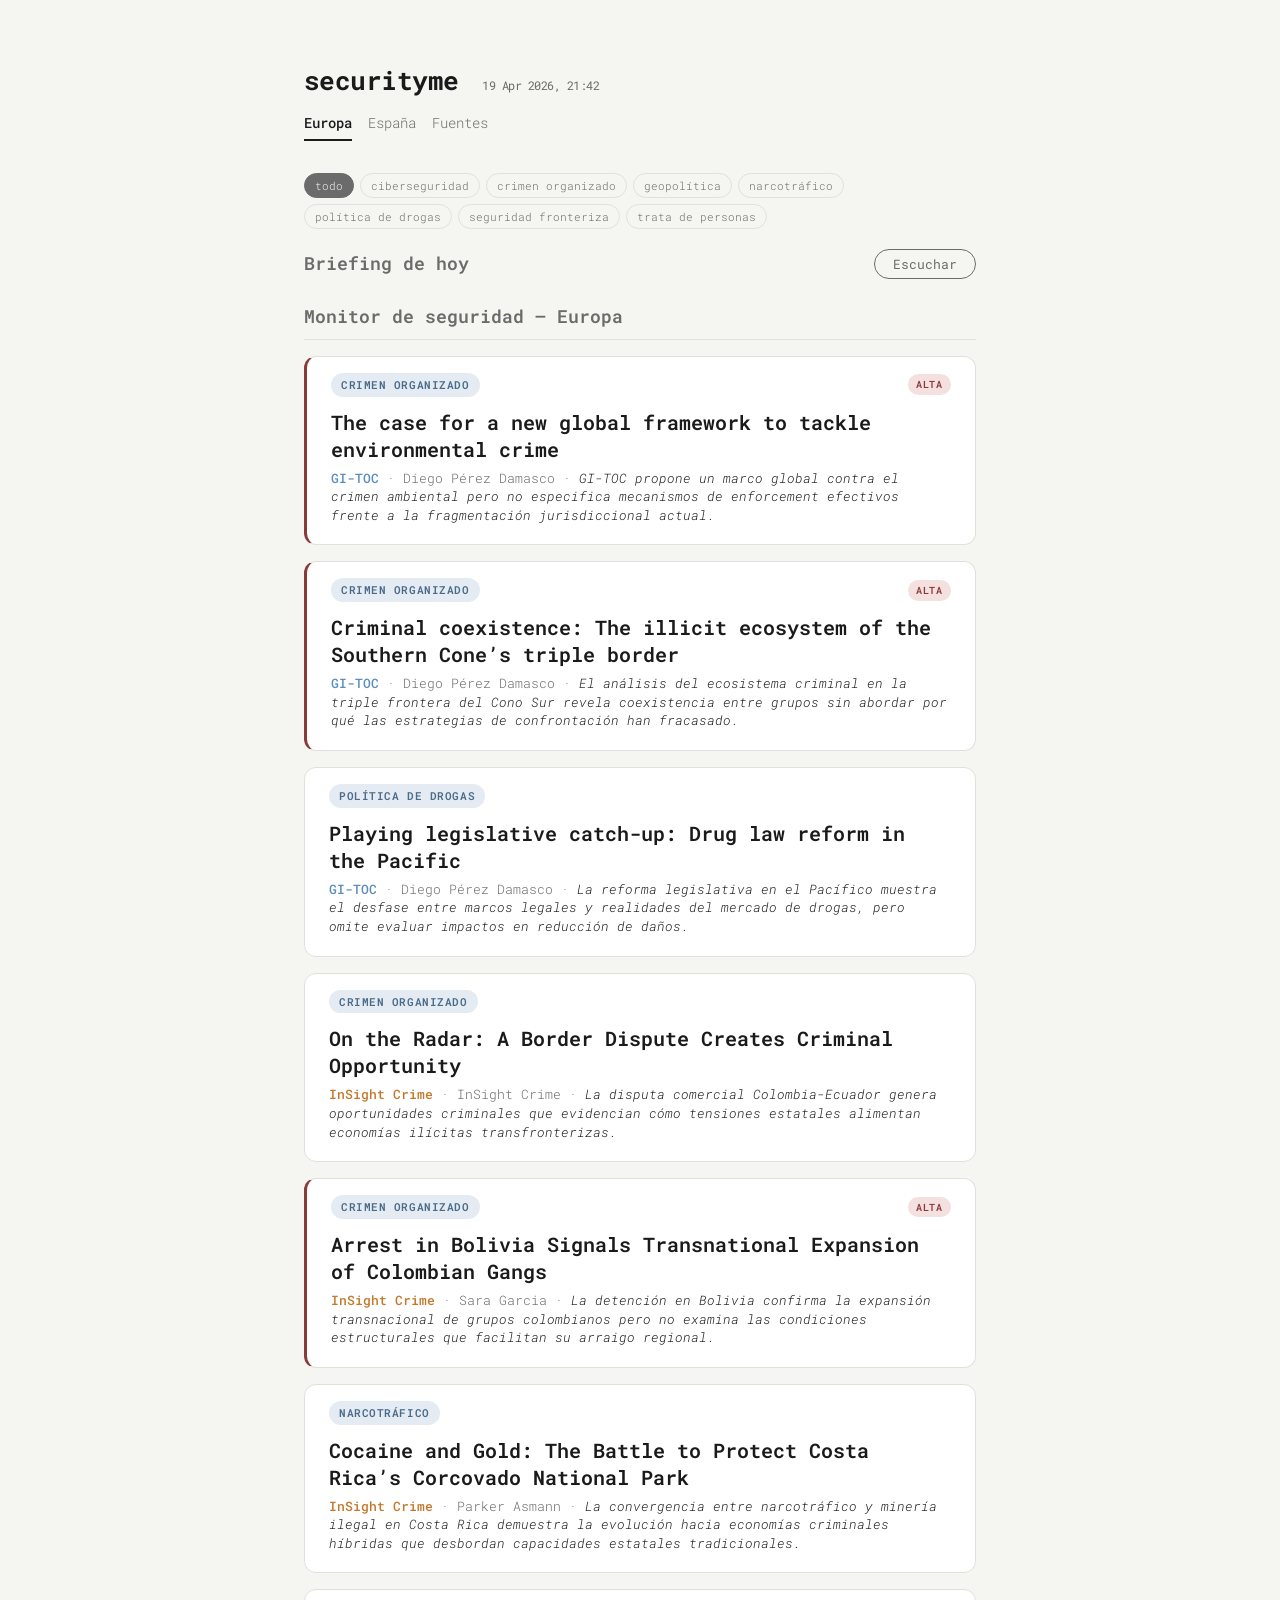
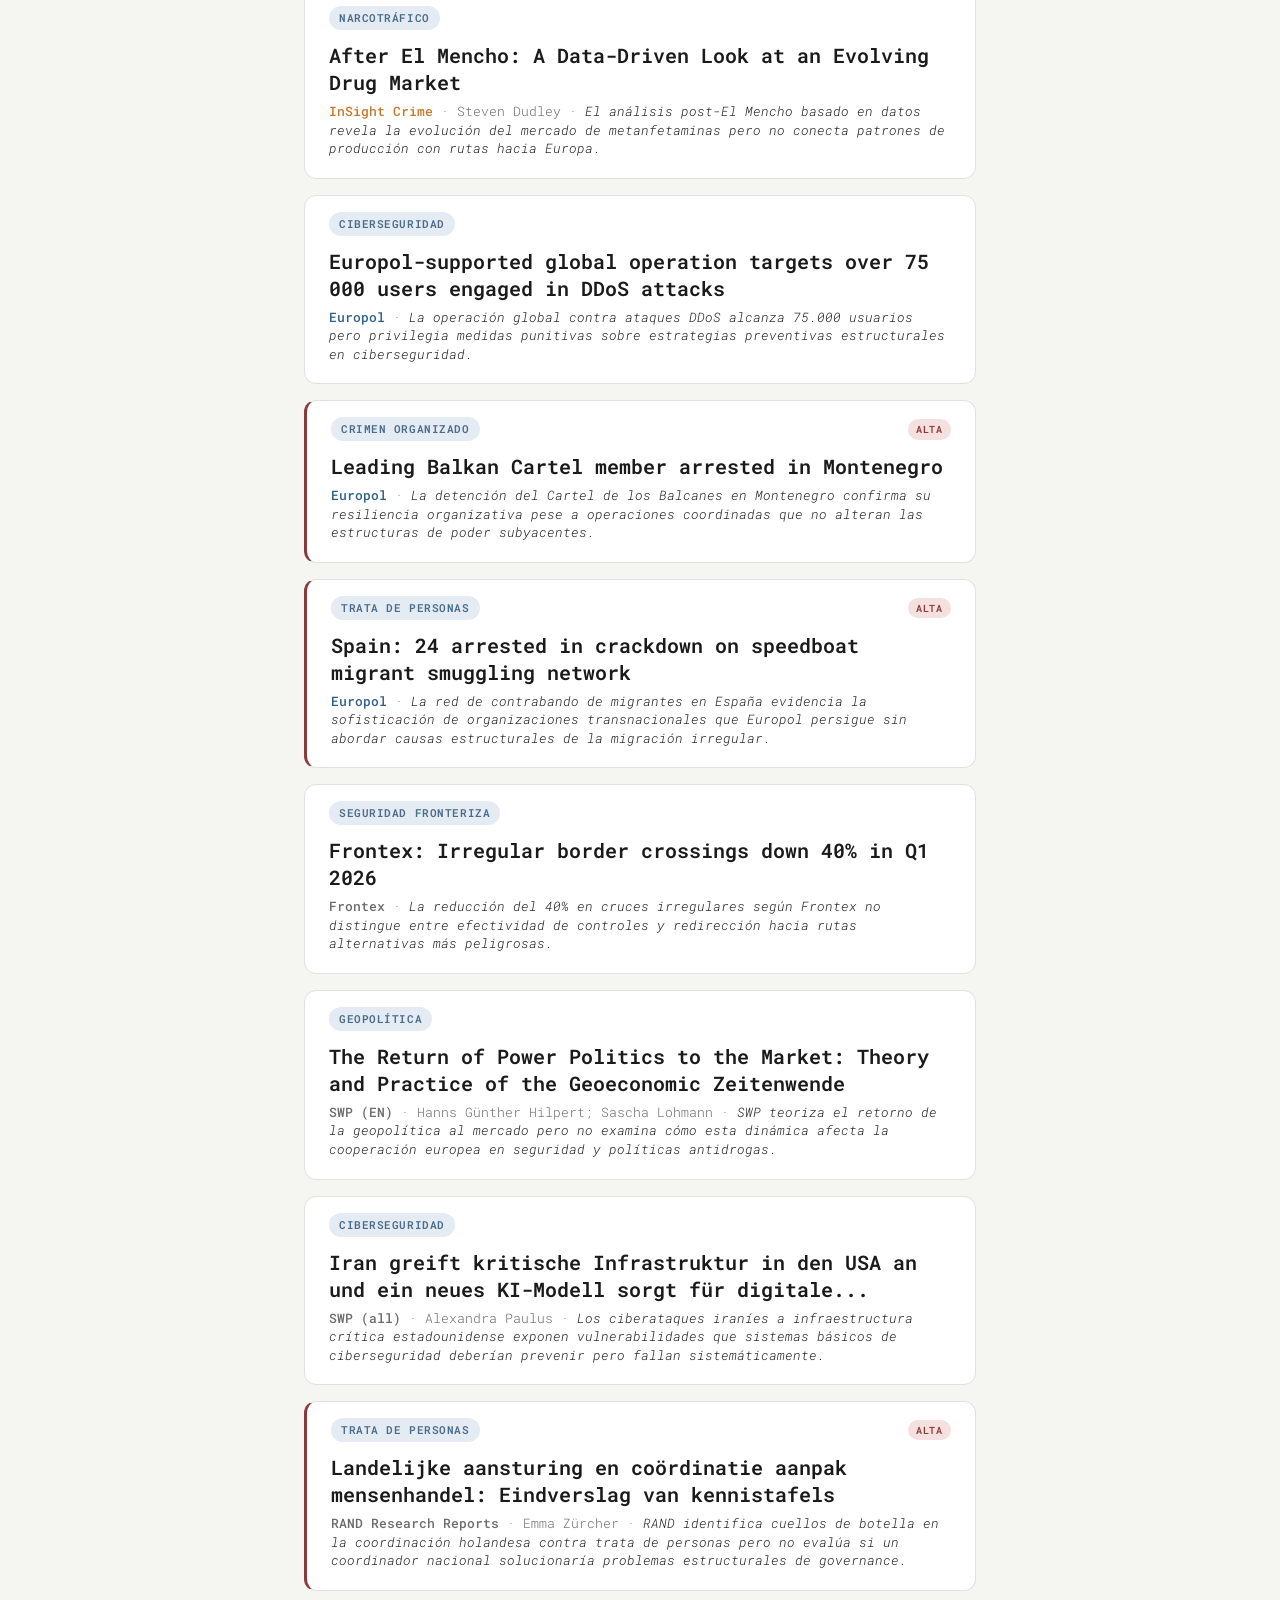
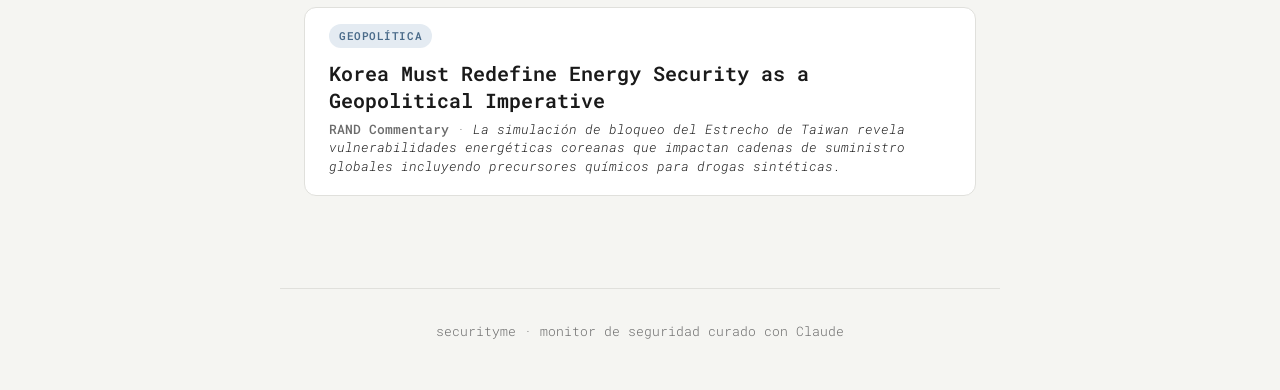
==== docs/index.html @ 1484318d "weekly: 2026-04-19 21:43 UTC" ====
<!DOCTYPE html>
<html lang="es">
<head>
  <meta charset="UTF-8">
  <meta name="viewport" content="width=device-width, initial-scale=1.0">
  <meta name="apple-mobile-web-app-capable" content="yes">
  <meta name="apple-mobile-web-app-status-bar-style" content="black-translucent">
  <title>securityme — Europa</title>
  <link rel="preconnect" href="https://fonts.googleapis.com">
  <link rel="preconnect" href="https://fonts.gstatic.com" crossorigin>
  <link href="https://fonts.googleapis.com/css2?family=Roboto+Mono:ital,wght@0,300;0,400;0,500;0,600;0,700;1,400&display=swap" rel="stylesheet">
  <link rel="stylesheet" href="static/style.css">
</head>
<body>
  <header>
    <h1>securityme <span class="meta">19 Apr 2026, 21:42</span></h1>
    <nav class="page-nav">
      <a href="index.html" class="active">Europa</a>
      <a href="espana.html">España</a>
      <a href="fuentes.html">Fuentes</a>
    </nav>
  </header>

  <!-- Tag filter bar -->
  <nav class="tag-filter" id="tagFilter">
    <button class="tag-btn active" data-tag="all" onclick="filterTag('all')">todo</button>
  </nav>

  <main>
    
    <section class="audio-briefing">
      <div class="audio-header">
        <h2 class="section-title">Briefing de hoy</h2>
        <button class="btn-play" id="playBtn" onclick="toggleAudio()">Escuchar</button>
      </div>
      <audio id="briefingAudio" src="briefing.mp3" preload="none"></audio>
    </section>
    

    

    
    <section>
      <h2 class="section-title">Monitor de seguridad — Europa</h2>
      
      <article class="card card-compact card-high" data-tag="crimen organizado">
        <div class="card-header">
          <span class="tag">crimen organizado</span>
          <span class="relevance-badge">alta</span>
        </div>
        <h2>
          <a href="https://globalinitiative.net/analysis/the-case-for-a-new-global-framework-to-tackle-environmental-crime/" target="_blank" rel="noopener">The case for a new global framework to tackle environmental crime</a>
        </h2>
        <p class="source-reason">
          <span class="src-label" data-source="GI-TOC">GI-TOC</span>
           &middot; Diego Pérez Damasco
          &middot; <span class="reason">GI-TOC propone un marco global contra el crimen ambiental pero no especifica mecanismos de enforcement efectivos frente a la fragmentación jurisdiccional actual.</span>
        </p>
      </article>
      
      <article class="card card-compact card-high" data-tag="crimen organizado">
        <div class="card-header">
          <span class="tag">crimen organizado</span>
          <span class="relevance-badge">alta</span>
        </div>
        <h2>
          <a href="https://globalinitiative.net/analysis/criminal-coexistence-the-illicit-ecosystem-of-the-southern-cones-triple-border/" target="_blank" rel="noopener">Criminal coexistence: The illicit ecosystem of the Southern Cone’s triple border</a>
        </h2>
        <p class="source-reason">
          <span class="src-label" data-source="GI-TOC">GI-TOC</span>
           &middot; Diego Pérez Damasco
          &middot; <span class="reason">El análisis del ecosistema criminal en la triple frontera del Cono Sur revela coexistencia entre grupos sin abordar por qué las estrategias de confrontación han fracasado.</span>
        </p>
      </article>
      
      <article class="card card-compact" data-tag="política de drogas">
        <div class="card-header">
          <span class="tag">política de drogas</span>
          
        </div>
        <h2>
          <a href="https://globalinitiative.net/analysis/playing-legislative-catch-up-drug-law-reform-in-the-pacific/" target="_blank" rel="noopener">Playing legislative catch-up: Drug law reform in the Pacific</a>
        </h2>
        <p class="source-reason">
          <span class="src-label" data-source="GI-TOC">GI-TOC</span>
           &middot; Diego Pérez Damasco
          &middot; <span class="reason">La reforma legislativa en el Pacífico muestra el desfase entre marcos legales y realidades del mercado de drogas, pero omite evaluar impactos en reducción de daños.</span>
        </p>
      </article>
      
      <article class="card card-compact" data-tag="crimen organizado">
        <div class="card-header">
          <span class="tag">crimen organizado</span>
          
        </div>
        <h2>
          <a href="https://insightcrime.org/news/on-the-radar-border-dispute-creates-criminal-opportunity/" target="_blank" rel="noopener">On the Radar: A Border Dispute Creates Criminal Opportunity</a>
        </h2>
        <p class="source-reason">
          <span class="src-label" data-source="InSight Crime">InSight Crime</span>
           &middot; InSight Crime
          &middot; <span class="reason">La disputa comercial Colombia-Ecuador genera oportunidades criminales que evidencian cómo tensiones estatales alimentan economías ilícitas transfronterizas.</span>
        </p>
      </article>
      
      <article class="card card-compact card-high" data-tag="crimen organizado">
        <div class="card-header">
          <span class="tag">crimen organizado</span>
          <span class="relevance-badge">alta</span>
        </div>
        <h2>
          <a href="https://insightcrime.org/news/bolivia-capture-colombian-criminal-leader-mapaya-espartanos/" target="_blank" rel="noopener">Arrest in Bolivia Signals Transnational Expansion of Colombian Gangs</a>
        </h2>
        <p class="source-reason">
          <span class="src-label" data-source="InSight Crime">InSight Crime</span>
           &middot; Sara Garcia
          &middot; <span class="reason">La detención en Bolivia confirma la expansión transnacional de grupos colombianos pero no examina las condiciones estructurales que facilitan su arraigo regional.</span>
        </p>
      </article>
      
      <article class="card card-compact" data-tag="narcotráfico">
        <div class="card-header">
          <span class="tag">narcotráfico</span>
          
        </div>
        <h2>
          <a href="https://insightcrime.org/news/cocaine-gold-costa-rica-corcovado-national-park/" target="_blank" rel="noopener">Cocaine and Gold: The Battle to Protect Costa Rica’s Corcovado National Park</a>
        </h2>
        <p class="source-reason">
          <span class="src-label" data-source="InSight Crime">InSight Crime</span>
           &middot; Parker Asmann
          &middot; <span class="reason">La convergencia entre narcotráfico y minería ilegal en Costa Rica demuestra la evolución hacia economías criminales híbridas que desbordan capacidades estatales tradicionales.</span>
        </p>
      </article>
      
      <article class="card card-compact" data-tag="narcotráfico">
        <div class="card-header">
          <span class="tag">narcotráfico</span>
          
        </div>
        <h2>
          <a href="https://insightcrime.org/news/after-el-mencho-data-driven-look-evolving-drug-market/" target="_blank" rel="noopener">After El Mencho: A Data-Driven Look at an Evolving Drug Market</a>
        </h2>
        <p class="source-reason">
          <span class="src-label" data-source="InSight Crime">InSight Crime</span>
           &middot; Steven Dudley
          &middot; <span class="reason">El análisis post-El Mencho basado en datos revela la evolución del mercado de metanfetaminas pero no conecta patrones de producción con rutas hacia Europa.</span>
        </p>
      </article>
      
      <article class="card card-compact" data-tag="ciberseguridad">
        <div class="card-header">
          <span class="tag">ciberseguridad</span>
          
        </div>
        <h2>
          <a href="https://www.europol.europa.eu/media-press/newsroom/news/europol-supported-global-operation-targets-over-75-000-users-engaged-in-ddos-attacks" target="_blank" rel="noopener">Europol-supported global operation targets over 75 000 users engaged in DDoS attacks</a>
        </h2>
        <p class="source-reason">
          <span class="src-label" data-source="Europol">Europol</span>
          
          &middot; <span class="reason">La operación global contra ataques DDoS alcanza 75.000 usuarios pero privilegia medidas punitivas sobre estrategias preventivas estructurales en ciberseguridad.</span>
        </p>
      </article>
      
      <article class="card card-compact card-high" data-tag="crimen organizado">
        <div class="card-header">
          <span class="tag">crimen organizado</span>
          <span class="relevance-badge">alta</span>
        </div>
        <h2>
          <a href="https://www.europol.europa.eu/media-press/newsroom/news/leading-balkan-cartel-member-arrested-in-montenegro" target="_blank" rel="noopener">Leading Balkan Cartel member arrested in Montenegro</a>
        </h2>
        <p class="source-reason">
          <span class="src-label" data-source="Europol">Europol</span>
          
          &middot; <span class="reason">La detención del Cartel de los Balcanes en Montenegro confirma su resiliencia organizativa pese a operaciones coordinadas que no alteran las estructuras de poder subyacentes.</span>
        </p>
      </article>
      
      <article class="card card-compact card-high" data-tag="trata de personas">
        <div class="card-header">
          <span class="tag">trata de personas</span>
          <span class="relevance-badge">alta</span>
        </div>
        <h2>
          <a href="https://www.europol.europa.eu/media-press/newsroom/news/spain-24-arrested-in-crackdown-speedboat-migrant-smuggling-network" target="_blank" rel="noopener">Spain: 24 arrested in crackdown on speedboat migrant smuggling network</a>
        </h2>
        <p class="source-reason">
          <span class="src-label" data-source="Europol">Europol</span>
          
          &middot; <span class="reason">La red de contrabando de migrantes en España evidencia la sofisticación de organizaciones transnacionales que Europol persigue sin abordar causas estructurales de la migración irregular.</span>
        </p>
      </article>
      
      <article class="card card-compact" data-tag="seguridad fronteriza">
        <div class="card-header">
          <span class="tag">seguridad fronteriza</span>
          
        </div>
        <h2>
          <a href="https://www.frontex.europa.eu/media-centre/news/news-release/frontex-irregular-border-crossings-down-40-in-q1-2026-agQvWE" target="_blank" rel="noopener">Frontex: Irregular border crossings down 40% in Q1 2026</a>
        </h2>
        <p class="source-reason">
          <span class="src-label" data-source="Frontex">Frontex</span>
          
          &middot; <span class="reason">La reducción del 40% en cruces irregulares según Frontex no distingue entre efectividad de controles y redirección hacia rutas alternativas más peligrosas.</span>
        </p>
      </article>
      
      <article class="card card-compact" data-tag="geopolítica">
        <div class="card-header">
          <span class="tag">geopolítica</span>
          
        </div>
        <h2>
          <a href="https://www.swp-berlin.org/en/publication/the-return-of-power-politics-to-the-market-theory-and-practice-of-the-geoeconomic-zeitenwende" target="_blank" rel="noopener">The Return of Power Politics to the Market: Theory and Practice of the Geoeconomic Zeitenwende</a>
        </h2>
        <p class="source-reason">
          <span class="src-label" data-source="SWP (EN)">SWP (EN)</span>
           &middot; Hanns Günther Hilpert; Sascha Lohmann
          &middot; <span class="reason">SWP teoriza el retorno de la geopolítica al mercado pero no examina cómo esta dinámica afecta la cooperación europea en seguridad y políticas antidrogas.</span>
        </p>
      </article>
      
      <article class="card card-compact" data-tag="ciberseguridad">
        <div class="card-header">
          <span class="tag">ciberseguridad</span>
          
        </div>
        <h2>
          <a href="https://cybernation.fm/cn004-iran-greift-kritische-infrastruktur-in-den-usa-an-und-ein-neues-ki-modell-sorgt-fuer-digitale-untergangsstimmung/" target="_blank" rel="noopener">Iran greift kritische Infrastruktur in den USA an und ein neues KI-Modell sorgt für digitale...</a>
        </h2>
        <p class="source-reason">
          <span class="src-label" data-source="SWP (all)">SWP (all)</span>
           &middot; Alexandra Paulus
          &middot; <span class="reason">Los ciberataques iraníes a infraestructura crítica estadounidense exponen vulnerabilidades que sistemas básicos de ciberseguridad deberían prevenir pero fallan sistemáticamente.</span>
        </p>
      </article>
      
      <article class="card card-compact card-high" data-tag="trata de personas">
        <div class="card-header">
          <span class="tag">trata de personas</span>
          <span class="relevance-badge">alta</span>
        </div>
        <h2>
          <a href="https://www.rand.org/pubs/research_reports/RRA4635-1.html" target="_blank" rel="noopener">Landelijke aansturing en coördinatie aanpak mensenhandel: Eindverslag van kennistafels</a>
        </h2>
        <p class="source-reason">
          <span class="src-label" data-source="RAND Research Reports">RAND Research Reports</span>
           &middot; Emma Zürcher
          &middot; <span class="reason">RAND identifica cuellos de botella en la coordinación holandesa contra trata de personas pero no evalúa si un coordinador nacional solucionaría problemas estructurales de governance.</span>
        </p>
      </article>
      
      <article class="card card-compact" data-tag="geopolítica">
        <div class="card-header">
          <span class="tag">geopolítica</span>
          
        </div>
        <h2>
          <a href="https://www.rand.org/pubs/commentary/2026/04/korea-must-redefine-energy-security-as-a-geopolitical.html" target="_blank" rel="noopener">Korea Must Redefine Energy Security as a Geopolitical Imperative</a>
        </h2>
        <p class="source-reason">
          <span class="src-label" data-source="RAND Commentary">RAND Commentary</span>
          
          &middot; <span class="reason">La simulación de bloqueo del Estrecho de Taiwan revela vulnerabilidades energéticas coreanas que impactan cadenas de suministro globales incluyendo precursores químicos para drogas sintéticas.</span>
        </p>
      </article>
      
    </section>
    
  </main>

  <footer>
    <p>securityme &middot; monitor de seguridad curado con Claude</p>
  </footer>

  <script>
  // Build tag filter from actual tags on page
  (function() {
    const tags = new Set();
    document.querySelectorAll('.card[data-tag]').forEach(c => tags.add(c.dataset.tag));
    const bar = document.getElementById('tagFilter');
    [...tags].sort().forEach(tag => {
      const btn = document.createElement('button');
      btn.className = 'tag-btn';
      btn.dataset.tag = tag;
      btn.textContent = tag;
      btn.onclick = () => filterTag(tag);
      bar.appendChild(btn);
    });
  })();

  function filterTag(tag) {
    document.querySelectorAll('.tag-btn').forEach(b => b.classList.toggle('active', b.dataset.tag === tag));
    document.querySelectorAll('.card[data-tag]').forEach(card => {
      card.style.display = (tag === 'all' || card.dataset.tag === tag) ? '' : 'none';
    });
  }

  function toggleAudio() {
    const audio = document.getElementById('briefingAudio');
    const btn = document.getElementById('playBtn');
    if (!audio) return;
    if (audio.paused) {
      audio.play();
      btn.textContent = 'Pausar';
    } else {
      audio.pause();
      btn.textContent = 'Escuchar';
    }
    audio.onended = () => { btn.textContent = 'Escuchar'; };
  }
  </script>
</body>
</html>
---- docs/static/style.css ----
/* securityme — security monitor UI */

:root {
  --bg: #F5F5F2;
  --surface: #FFFFFF;
  --text: #1A1A1A;
  --text-secondary: #6B6B6B;
  --accent: #4A6B8A;
  --accent-light: #E4EBF2;
  --border: #E0E0DC;
  --radius: 12px;
  --max-width: 720px;

  --high-color: #8B3A3A;
  --high-bg: #F5E0E0;
}

@media (prefers-color-scheme: dark) {
  :root {
    --bg: #1A1A1A;
    --surface: #242424;
    --text: #E8E8E4;
    --text-secondary: #9B9B9B;
    --accent: #7BA8D4;
    --accent-light: #2A3A4A;
    --border: #333333;

    --high-color: #D47B7B;
    --high-bg: #3A2020;
  }
}

* {
  margin: 0;
  padding: 0;
  box-sizing: border-box;
}

body {
  font-family: "Roboto Mono", monospace;
  font-weight: 300;
  background: var(--bg);
  color: var(--text);
  line-height: 1.6;
  -webkit-font-smoothing: antialiased;
  -webkit-text-size-adjust: 100%;
}

header {
  max-width: var(--max-width);
  margin: 0 auto;
  padding: 60px 24px 32px;
}

header h1 {
  font-size: 1.6rem;
  font-weight: 700;
  letter-spacing: -0.02em;
  color: var(--text);
}

header .meta {
  font-size: 0.75rem;
  font-weight: 400;
  color: var(--text-secondary);
  margin-left: 8px;
}

.page-nav {
  display: flex;
  gap: 16px;
  margin-top: 12px;
}

.page-nav a {
  font-size: 0.85rem;
  font-weight: 300;
  color: var(--text-secondary);
  text-decoration: none;
  padding-bottom: 4px;
  border-bottom: 2px solid transparent;
  transition: all 0.15s ease;
}

.page-nav a.active {
  color: var(--text);
  border-bottom-color: var(--text);
  font-weight: 500;
}

.page-nav a:hover {
  color: var(--text);
}

/* Tag filter bar */

.tag-filter {
  max-width: var(--max-width);
  margin: 0 auto;
  padding: 0 24px 20px;
  display: flex;
  flex-wrap: wrap;
  gap: 6px;
  overflow-x: auto;
  -webkit-overflow-scrolling: touch;
}

.tag-btn {
  font-family: "Roboto Mono", monospace;
  font-size: 0.7rem;
  font-weight: 300;
  padding: 4px 10px;
  border-radius: 20px;
  border: 1px solid var(--border);
  background: transparent;
  color: var(--text-secondary);
  cursor: pointer;
  white-space: nowrap;
  transition: all 0.15s ease;
  -webkit-tap-highlight-color: transparent;
}

.tag-btn.active {
  background: var(--text-secondary);
  color: var(--bg);
  border-color: var(--text-secondary);
}

.tag-btn:not(.active):hover {
  border-color: var(--text-secondary);
}

main {
  max-width: var(--max-width);
  margin: 0 auto;
  padding: 0 24px 60px;
}

.empty {
  text-align: center;
  padding: 80px 0;
  color: var(--text-secondary);
}

.empty code {
  display: inline-block;
  margin-top: 12px;
  padding: 8px 16px;
  background: var(--surface);
  border: 1px solid var(--border);
  border-radius: 6px;
  font-size: 0.9rem;
}

/* Section titles */

.section-title {
  font-family: "Roboto Mono", monospace;
  font-size: 1.1rem;
  font-weight: 600;
  color: var(--text-secondary);
  margin-bottom: 16px;
  padding-bottom: 8px;
  border-bottom: 1px solid var(--border);
}

/* Audio briefing */

.audio-briefing {
  margin-bottom: 24px;
}

.audio-header {
  display: flex;
  align-items: center;
  justify-content: space-between;
}

.audio-header .section-title {
  margin-bottom: 0;
  padding-bottom: 0;
  border-bottom: none;
}

.btn-play {
  padding: 6px 18px;
  border-radius: 20px;
  border: 1px solid var(--text-secondary);
  background: transparent;
  color: var(--text-secondary);
  font-family: "Roboto Mono", monospace;
  font-size: 0.8rem;
  font-weight: 400;
  cursor: pointer;
  transition: all 0.15s ease;
  -webkit-tap-highlight-color: transparent;
}

.btn-play:hover {
  border-color: var(--text);
  color: var(--text);
}

/* Article cards */

.card {
  background: var(--surface);
  border: 1px solid var(--border);
  border-radius: var(--radius);
  padding: 24px;
  margin-bottom: 16px;
  transition: box-shadow 0.2s ease;
}

.card:hover {
  box-shadow: 0 2px 12px rgba(0, 0, 0, 0.06);
}

.card-compact {
  padding: 16px 24px;
}

.card-compact h2 {
  font-size: 1.05rem;
  margin-bottom: 4px;
}

/* High relevance card */

.card-high {
  border-left: 3px solid var(--high-color);
}

.card-header {
  display: flex;
  justify-content: space-between;
  align-items: center;
  margin-bottom: 12px;
}

.tag {
  font-size: 0.7rem;
  font-weight: 600;
  text-transform: uppercase;
  letter-spacing: 0.05em;
  color: var(--accent);
  background: var(--accent-light);
  padding: 3px 10px;
  border-radius: 20px;
}

.relevance-badge {
  font-size: 0.65rem;
  font-weight: 600;
  text-transform: uppercase;
  letter-spacing: 0.08em;
  color: var(--high-color);
  background: var(--high-bg);
  padding: 2px 8px;
  border-radius: 20px;
}

.card h2 {
  font-family: "Roboto Mono", monospace;
  font-size: 1.25rem;
  font-weight: 600;
  line-height: 1.35;
  margin-bottom: 6px;
}

.card h2 a {
  color: var(--text);
  text-decoration: none;
}

.card h2 a:hover {
  text-decoration: underline;
  text-decoration-thickness: 1px;
  text-underline-offset: 2px;
}

.source-reason {
  font-size: 0.8rem;
  color: var(--text-secondary);
  line-height: 1.45;
  margin-bottom: 4px;
}

.source-reason .reason {
  font-style: italic;
  color: var(--text);
}

/* Source label colors */

.src-label {
  font-weight: 500;
}

.src-label[data-source="GI-TOC"] { color: #5B8DBE; }
.src-label[data-source="OCCRP"] { color: #C47B78; }
.src-label[data-source="InSight Crime"] { color: #C4782A; }
.src-label[data-source="Europol"] { color: #2D5F8A; }
.src-label[data-source="EMCDDA/EUDA"] { color: #4A8B6E; }
.src-label[data-source="RUSI"] { color: #8B6B4A; }
.src-label[data-source="Chatham House"] { color: #6B5B8A; }
.src-label[data-source="Carnegie Europe"] { color: #8B5B5B; }
.src-label[data-source="ECFR"] { color: #5B8B6B; }
.src-label[data-source="Crisis Group"] { color: #C47B78; }
.src-label[data-source="SIPRI"] { color: #7B8B5B; }
.src-label[data-source="EUISS"] { color: #2D5F8A; }
.src-label[data-source="Real Instituto Elcano"] { color: #8B6B4A; }
.src-label[data-source="CIDOB"] { color: #5B7B8B; }
.src-label[data-source="IEEE"] { color: #4A6B5B; }
.src-label[data-source*="El País"] { color: #888888; }
.src-label[data-source="El Mundo"] { color: #1A9CA0; }
.src-label[data-source="El Confidencial"] { color: #5B8DBE; }
.src-label[data-source="eldiario.es"] { color: #7BAFD4; }

@media (prefers-color-scheme: dark) {
  .src-label[data-source="GI-TOC"] { color: #7CB0E0; }
  .src-label[data-source="OCCRP"] { color: #D4918E; }
  .src-label[data-source="InSight Crime"] { color: #E8A84C; }
  .src-label[data-source="Europol"] { color: #5B9BD5; }
  .src-label[data-source="EMCDDA/EUDA"] { color: #6BC49E; }
  .src-label[data-source="RUSI"] { color: #C4A06B; }
  .src-label[data-source="Chatham House"] { color: #9B8BC4; }
  .src-label[data-source="Carnegie Europe"] { color: #C48B8B; }
  .src-label[data-source="ECFR"] { color: #8BC4A0; }
  .src-label[data-source="Crisis Group"] { color: #D4918E; }
  .src-label[data-source="SIPRI"] { color: #A0C48B; }
  .src-label[data-source="EUISS"] { color: #5B9BD5; }
  .src-label[data-source="Real Instituto Elcano"] { color: #C4A06B; }
  .src-label[data-source="CIDOB"] { color: #8BB0C4; }
  .src-label[data-source="IEEE"] { color: #6BA08B; }
  .src-label[data-source*="El País"] { color: #AAAAAA; }
  .src-label[data-source="El Mundo"] { color: #2CC4C8; }
  .src-label[data-source="El Confidencial"] { color: #7CB0E0; }
  .src-label[data-source="eldiario.es"] { color: #94C8E8; }
}

/* Fuentes page */

.fuentes-intro {
  font-size: 0.85rem;
  color: var(--text-secondary);
  margin-bottom: 32px;
  line-height: 1.6;
}

.fuente-row {
  display: flex;
  justify-content: space-between;
  align-items: baseline;
  padding: 10px 0;
  border-bottom: 1px solid var(--border);
  gap: 16px;
}

.fuente-row:last-child {
  border-bottom: none;
}

.fuente-name {
  font-size: 0.85rem;
  font-weight: 500;
  color: var(--text);
  white-space: nowrap;
}

.fuente-desc {
  font-size: 0.75rem;
  color: var(--text-secondary);
  text-align: right;
}

.fuentes-missing-intro {
  font-size: 0.8rem;
  color: var(--text-secondary);
  margin-bottom: 12px;
}

.fuentes-missing {
  font-size: 0.8rem;
  color: var(--text-secondary);
  line-height: 1.8;
  padding: 16px;
  background: var(--surface);
  border: 1px solid var(--border);
  border-radius: var(--radius);
}

section {
  margin-bottom: 32px;
}

/* Footer */

footer {
  max-width: var(--max-width);
  margin: 0 auto;
  padding: 32px 24px 48px;
  text-align: center;
  font-size: 0.8rem;
  color: var(--text-secondary);
  border-top: 1px solid var(--border);
}

/* iPad-specific tweaks */

@media (min-width: 768px) and (max-width: 1024px) {
  header {
    padding-top: 48px;
  }

  .card {
    padding: 28px;
  }
}

/* Small phones */

@media (max-width: 480px) {
  header h1 {
    font-size: 1.6rem;
  }

  .card h2 {
    font-size: 1.1rem;
  }

  .card {
    padding: 20px;
    border-radius: 8px;
  }
}

/* Safe area for notched devices */

@supports (padding: env(safe-area-inset-top)) {
  header {
    padding-top: calc(60px + env(safe-area-inset-top));
  }

  footer {
    padding-bottom: calc(48px + env(safe-area-inset-bottom));
  }
}
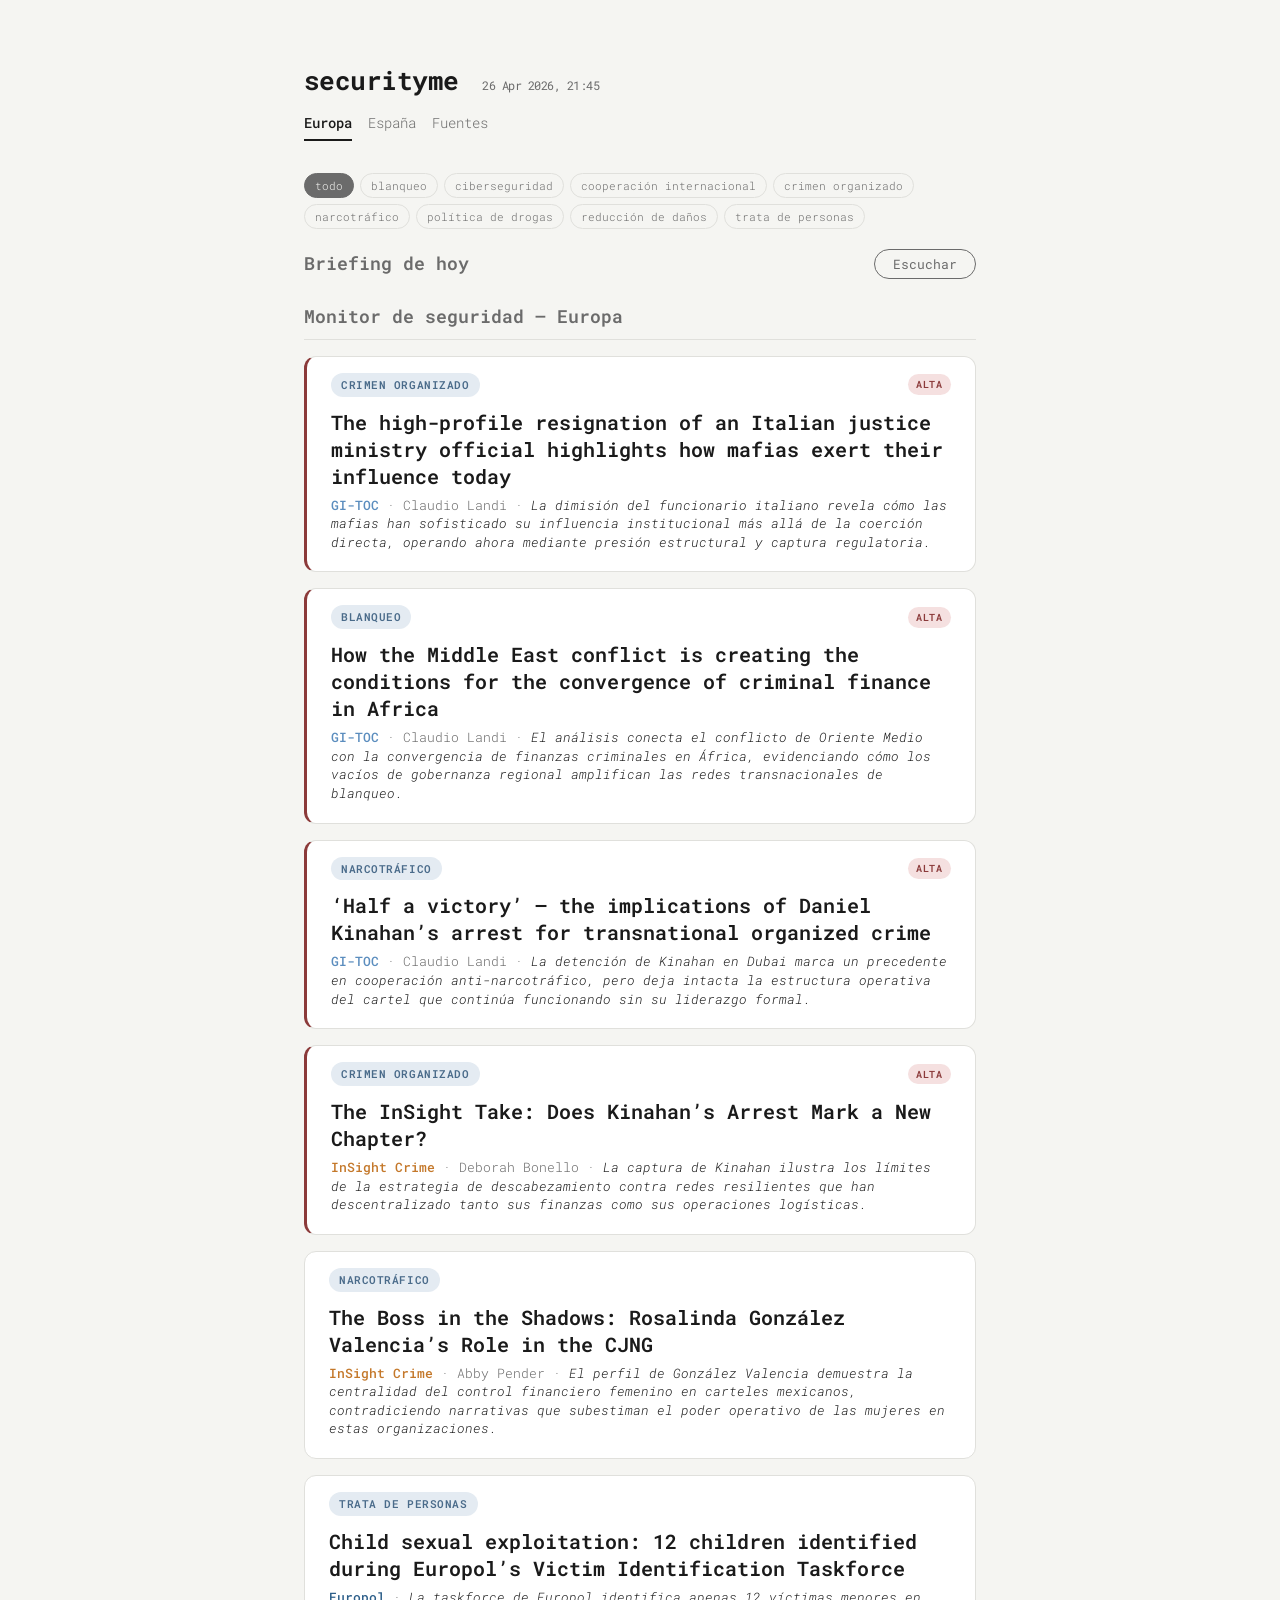
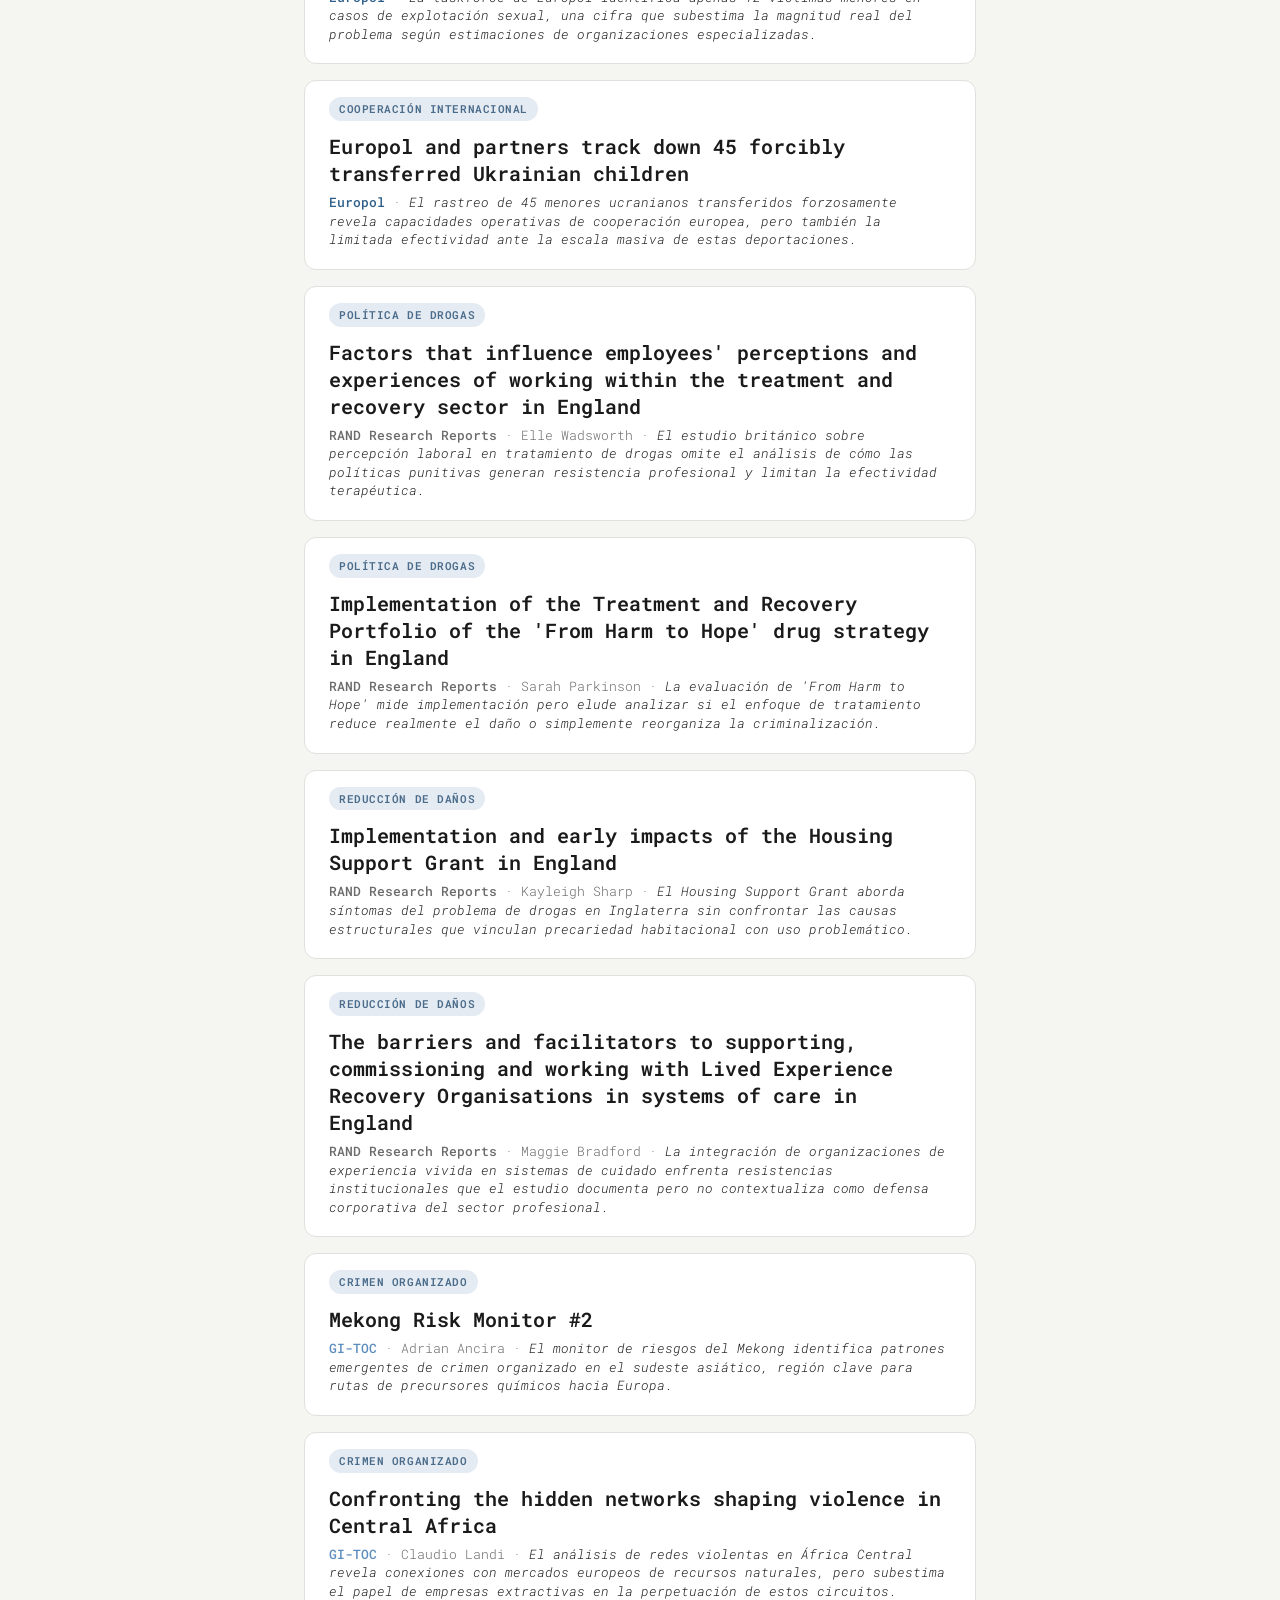
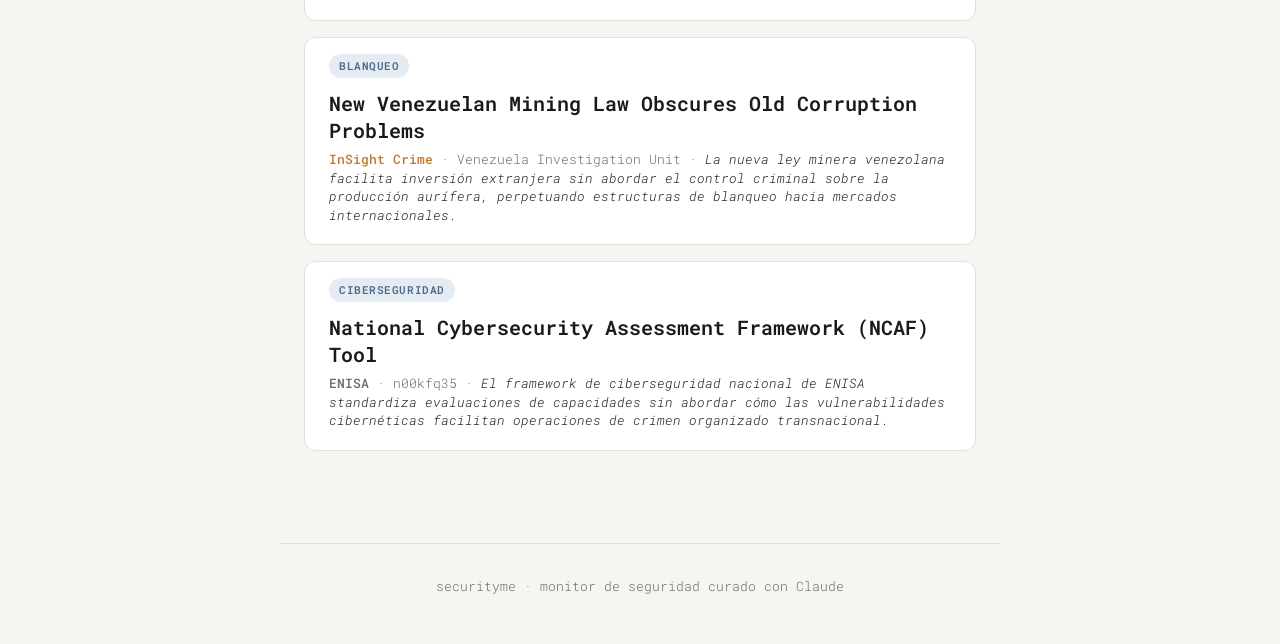
==== commit 47b91355: "weekly: 2026-04-26 21:46 UTC" ====
--- a/docs/index.html
+++ b/docs/index.html
@@ -13,7 +13,7 @@
 </head>
 <body>
   <header>
-    <h1>securityme <span class="meta">19 Apr 2026, 21:42</span></h1>
+    <h1>securityme <span class="meta">26 Apr 2026, 21:45</span></h1>
     <nav class="page-nav">
       <a href="index.html" class="active">Europa</a>
       <a href="espana.html">España</a>
@@ -49,12 +49,42 @@
           <span class="relevance-badge">alta</span>
         </div>
         <h2>
-          <a href="https://globalinitiative.net/analysis/the-case-for-a-new-global-framework-to-tackle-environmental-crime/" target="_blank" rel="noopener">The case for a new global framework to tackle environmental crime</a>
-        </h2>
-        <p class="source-reason">
-          <span class="src-label" data-source="GI-TOC">GI-TOC</span>
-           &middot; Diego Pérez Damasco
-          &middot; <span class="reason">GI-TOC propone un marco global contra el crimen ambiental pero no especifica mecanismos de enforcement efectivos frente a la fragmentación jurisdiccional actual.</span>
+          <a href="https://globalinitiative.net/analysis/italy-grey-zone-mafia-networks-delmastro-resignation/" target="_blank" rel="noopener">The high-profile resignation of an Italian justice ministry official highlights how mafias exert their influence today</a>
+        </h2>
+        <p class="source-reason">
+          <span class="src-label" data-source="GI-TOC">GI-TOC</span>
+           &middot; Claudio Landi
+          &middot; <span class="reason">La dimisión del funcionario italiano revela cómo las mafias han sofisticado su influencia institucional más allá de la coerción directa, operando ahora mediante presión estructural y captura regulatoria.</span>
+        </p>
+      </article>
+      
+      <article class="card card-compact card-high" data-tag="blanqueo">
+        <div class="card-header">
+          <span class="tag">blanqueo</span>
+          <span class="relevance-badge">alta</span>
+        </div>
+        <h2>
+          <a href="https://globalinitiative.net/analysis/how-the-middle-east-conflict-is-creating-the-conditions-for-the-convergence-of-criminal-finance-in-africa/" target="_blank" rel="noopener">How the Middle East conflict is creating the conditions for the convergence of criminal finance in Africa</a>
+        </h2>
+        <p class="source-reason">
+          <span class="src-label" data-source="GI-TOC">GI-TOC</span>
+           &middot; Claudio Landi
+          &middot; <span class="reason">El análisis conecta el conflicto de Oriente Medio con la convergencia de finanzas criminales en África, evidenciando cómo los vacíos de gobernanza regional amplifican las redes transnacionales de blanqueo.</span>
+        </p>
+      </article>
+      
+      <article class="card card-compact card-high" data-tag="narcotráfico">
+        <div class="card-header">
+          <span class="tag">narcotráfico</span>
+          <span class="relevance-badge">alta</span>
+        </div>
+        <h2>
+          <a href="https://globalinitiative.net/analysis/half-a-victory-the-implications-of-daniel-kinahans-arrest-for-transnational-organized-crime/" target="_blank" rel="noopener">‘Half a victory’ – the implications of Daniel Kinahan’s arrest for transnational organized crime</a>
+        </h2>
+        <p class="source-reason">
+          <span class="src-label" data-source="GI-TOC">GI-TOC</span>
+           &middot; Claudio Landi
+          &middot; <span class="reason">La detención de Kinahan en Dubai marca un precedente en cooperación anti-narcotráfico, pero deja intacta la estructura operativa del cartel que continúa funcionando sin su liderazgo formal.</span>
         </p>
       </article>
       
@@ -64,12 +94,57 @@
           <span class="relevance-badge">alta</span>
         </div>
         <h2>
-          <a href="https://globalinitiative.net/analysis/criminal-coexistence-the-illicit-ecosystem-of-the-southern-cones-triple-border/" target="_blank" rel="noopener">Criminal coexistence: The illicit ecosystem of the Southern Cone’s triple border</a>
-        </h2>
-        <p class="source-reason">
-          <span class="src-label" data-source="GI-TOC">GI-TOC</span>
-           &middot; Diego Pérez Damasco
-          &middot; <span class="reason">El análisis del ecosistema criminal en la triple frontera del Cono Sur revela coexistencia entre grupos sin abordar por qué las estrategias de confrontación han fracasado.</span>
+          <a href="https://insightcrime.org/news/the-insight-take-does-kinahans-arrest-mark-a-new-chapter/" target="_blank" rel="noopener">The InSight Take: Does Kinahan’s Arrest Mark a New Chapter?</a>
+        </h2>
+        <p class="source-reason">
+          <span class="src-label" data-source="InSight Crime">InSight Crime</span>
+           &middot; Deborah Bonello
+          &middot; <span class="reason">La captura de Kinahan ilustra los límites de la estrategia de descabezamiento contra redes resilientes que han descentralizado tanto sus finanzas como sus operaciones logísticas.</span>
+        </p>
+      </article>
+      
+      <article class="card card-compact" data-tag="narcotráfico">
+        <div class="card-header">
+          <span class="tag">narcotráfico</span>
+          
+        </div>
+        <h2>
+          <a href="https://insightcrime.org/news/boss-in-shadows-rosalinda-gonzalez-valencias-role-in-cjng/" target="_blank" rel="noopener">The Boss in the Shadows: Rosalinda González Valencia’s Role in the CJNG</a>
+        </h2>
+        <p class="source-reason">
+          <span class="src-label" data-source="InSight Crime">InSight Crime</span>
+           &middot; Abby Pender
+          &middot; <span class="reason">El perfil de González Valencia demuestra la centralidad del control financiero femenino en carteles mexicanos, contradiciendo narrativas que subestiman el poder operativo de las mujeres en estas organizaciones.</span>
+        </p>
+      </article>
+      
+      <article class="card card-compact" data-tag="trata de personas">
+        <div class="card-header">
+          <span class="tag">trata de personas</span>
+          
+        </div>
+        <h2>
+          <a href="https://www.europol.europa.eu/media-press/newsroom/news/child-sexual-exploitation-12-children-identified-during-europols-victim-identification-taskforce" target="_blank" rel="noopener">Child sexual exploitation: 12 children identified during Europol’s Victim Identification Taskforce</a>
+        </h2>
+        <p class="source-reason">
+          <span class="src-label" data-source="Europol">Europol</span>
+          
+          &middot; <span class="reason">La taskforce de Europol identifica apenas 12 víctimas menores en casos de explotación sexual, una cifra que subestima la magnitud real del problema según estimaciones de organizaciones especializadas.</span>
+        </p>
+      </article>
+      
+      <article class="card card-compact" data-tag="cooperación internacional">
+        <div class="card-header">
+          <span class="tag">cooperación internacional</span>
+          
+        </div>
+        <h2>
+          <a href="https://www.europol.europa.eu/media-press/newsroom/news/europol-and-partners-track-down-45-forcibly-transferred-ukrainian-children" target="_blank" rel="noopener">Europol and partners track down 45 forcibly transferred Ukrainian children</a>
+        </h2>
+        <p class="source-reason">
+          <span class="src-label" data-source="Europol">Europol</span>
+          
+          &middot; <span class="reason">El rastreo de 45 menores ucranianos transferidos forzosamente revela capacidades operativas de cooperación europea, pero también la limitada efectividad ante la escala masiva de estas deportaciones.</span>
         </p>
       </article>
       
@@ -79,12 +154,57 @@
           
         </div>
         <h2>
-          <a href="https://globalinitiative.net/analysis/playing-legislative-catch-up-drug-law-reform-in-the-pacific/" target="_blank" rel="noopener">Playing legislative catch-up: Drug law reform in the Pacific</a>
-        </h2>
-        <p class="source-reason">
-          <span class="src-label" data-source="GI-TOC">GI-TOC</span>
-           &middot; Diego Pérez Damasco
-          &middot; <span class="reason">La reforma legislativa en el Pacífico muestra el desfase entre marcos legales y realidades del mercado de drogas, pero omite evaluar impactos en reducción de daños.</span>
+          <a href="https://www.rand.org/pubs/research_reports/RRA4735-3.html" target="_blank" rel="noopener">Factors that influence employees' perceptions and experiences of working within the treatment and recovery sector in England</a>
+        </h2>
+        <p class="source-reason">
+          <span class="src-label" data-source="RAND Research Reports">RAND Research Reports</span>
+           &middot; Elle Wadsworth
+          &middot; <span class="reason">El estudio británico sobre percepción laboral en tratamiento de drogas omite el análisis de cómo las políticas punitivas generan resistencia profesional y limitan la efectividad terapéutica.</span>
+        </p>
+      </article>
+      
+      <article class="card card-compact" data-tag="política de drogas">
+        <div class="card-header">
+          <span class="tag">política de drogas</span>
+          
+        </div>
+        <h2>
+          <a href="https://www.rand.org/pubs/research_reports/RRA4735-1.html" target="_blank" rel="noopener">Implementation of the Treatment and Recovery Portfolio of the 'From Harm to Hope' drug strategy in England</a>
+        </h2>
+        <p class="source-reason">
+          <span class="src-label" data-source="RAND Research Reports">RAND Research Reports</span>
+           &middot; Sarah Parkinson
+          &middot; <span class="reason">La evaluación de 'From Harm to Hope' mide implementación pero elude analizar si el enfoque de tratamiento reduce realmente el daño o simplemente reorganiza la criminalización.</span>
+        </p>
+      </article>
+      
+      <article class="card card-compact" data-tag="reducción de daños">
+        <div class="card-header">
+          <span class="tag">reducción de daños</span>
+          
+        </div>
+        <h2>
+          <a href="https://www.rand.org/pubs/research_reports/RRA4735-2.html" target="_blank" rel="noopener">Implementation and early impacts of the Housing Support Grant in England</a>
+        </h2>
+        <p class="source-reason">
+          <span class="src-label" data-source="RAND Research Reports">RAND Research Reports</span>
+           &middot; Kayleigh Sharp
+          &middot; <span class="reason">El Housing Support Grant aborda síntomas del problema de drogas en Inglaterra sin confrontar las causas estructurales que vinculan precariedad habitacional con uso problemático.</span>
+        </p>
+      </article>
+      
+      <article class="card card-compact" data-tag="reducción de daños">
+        <div class="card-header">
+          <span class="tag">reducción de daños</span>
+          
+        </div>
+        <h2>
+          <a href="https://www.rand.org/pubs/research_reports/RRA4735-4.html" target="_blank" rel="noopener">The barriers and facilitators to supporting, commissioning and working with Lived Experience Recovery Organisations in systems of care in England</a>
+        </h2>
+        <p class="source-reason">
+          <span class="src-label" data-source="RAND Research Reports">RAND Research Reports</span>
+           &middot; Maggie Bradford
+          &middot; <span class="reason">La integración de organizaciones de experiencia vivida en sistemas de cuidado enfrenta resistencias institucionales que el estudio documenta pero no contextualiza como defensa corporativa del sector profesional.</span>
         </p>
       </article>
       
@@ -94,57 +214,42 @@
           
         </div>
         <h2>
-          <a href="https://insightcrime.org/news/on-the-radar-border-dispute-creates-criminal-opportunity/" target="_blank" rel="noopener">On the Radar: A Border Dispute Creates Criminal Opportunity</a>
+          <a href="https://globalinitiative.net/analysis/mekong-risk-monitor-2/" target="_blank" rel="noopener">Mekong Risk Monitor #2</a>
+        </h2>
+        <p class="source-reason">
+          <span class="src-label" data-source="GI-TOC">GI-TOC</span>
+           &middot; Adrian Ancira
+          &middot; <span class="reason">El monitor de riesgos del Mekong identifica patrones emergentes de crimen organizado en el sudeste asiático, región clave para rutas de precursores químicos hacia Europa.</span>
+        </p>
+      </article>
+      
+      <article class="card card-compact" data-tag="crimen organizado">
+        <div class="card-header">
+          <span class="tag">crimen organizado</span>
+          
+        </div>
+        <h2>
+          <a href="https://globalinitiative.net/analysis/hidden-networks-violence-crime-central-africa/" target="_blank" rel="noopener">Confronting the hidden networks shaping violence in Central Africa</a>
+        </h2>
+        <p class="source-reason">
+          <span class="src-label" data-source="GI-TOC">GI-TOC</span>
+           &middot; Claudio Landi
+          &middot; <span class="reason">El análisis de redes violentas en África Central revela conexiones con mercados europeos de recursos naturales, pero subestima el papel de empresas extractivas en la perpetuación de estos circuitos.</span>
+        </p>
+      </article>
+      
+      <article class="card card-compact" data-tag="blanqueo">
+        <div class="card-header">
+          <span class="tag">blanqueo</span>
+          
+        </div>
+        <h2>
+          <a href="https://insightcrime.org/news/new-venezuelan-mining-law-obscures-old-corruption-problems/" target="_blank" rel="noopener">New Venezuelan Mining Law Obscures Old Corruption Problems</a>
         </h2>
         <p class="source-reason">
           <span class="src-label" data-source="InSight Crime">InSight Crime</span>
-           &middot; InSight Crime
-          &middot; <span class="reason">La disputa comercial Colombia-Ecuador genera oportunidades criminales que evidencian cómo tensiones estatales alimentan economías ilícitas transfronterizas.</span>
-        </p>
-      </article>
-      
-      <article class="card card-compact card-high" data-tag="crimen organizado">
-        <div class="card-header">
-          <span class="tag">crimen organizado</span>
-          <span class="relevance-badge">alta</span>
-        </div>
-        <h2>
-          <a href="https://insightcrime.org/news/bolivia-capture-colombian-criminal-leader-mapaya-espartanos/" target="_blank" rel="noopener">Arrest in Bolivia Signals Transnational Expansion of Colombian Gangs</a>
-        </h2>
-        <p class="source-reason">
-          <span class="src-label" data-source="InSight Crime">InSight Crime</span>
-           &middot; Sara Garcia
-          &middot; <span class="reason">La detención en Bolivia confirma la expansión transnacional de grupos colombianos pero no examina las condiciones estructurales que facilitan su arraigo regional.</span>
-        </p>
-      </article>
-      
-      <article class="card card-compact" data-tag="narcotráfico">
-        <div class="card-header">
-          <span class="tag">narcotráfico</span>
-          
-        </div>
-        <h2>
-          <a href="https://insightcrime.org/news/cocaine-gold-costa-rica-corcovado-national-park/" target="_blank" rel="noopener">Cocaine and Gold: The Battle to Protect Costa Rica’s Corcovado National Park</a>
-        </h2>
-        <p class="source-reason">
-          <span class="src-label" data-source="InSight Crime">InSight Crime</span>
-           &middot; Parker Asmann
-          &middot; <span class="reason">La convergencia entre narcotráfico y minería ilegal en Costa Rica demuestra la evolución hacia economías criminales híbridas que desbordan capacidades estatales tradicionales.</span>
-        </p>
-      </article>
-      
-      <article class="card card-compact" data-tag="narcotráfico">
-        <div class="card-header">
-          <span class="tag">narcotráfico</span>
-          
-        </div>
-        <h2>
-          <a href="https://insightcrime.org/news/after-el-mencho-data-driven-look-evolving-drug-market/" target="_blank" rel="noopener">After El Mencho: A Data-Driven Look at an Evolving Drug Market</a>
-        </h2>
-        <p class="source-reason">
-          <span class="src-label" data-source="InSight Crime">InSight Crime</span>
-           &middot; Steven Dudley
-          &middot; <span class="reason">El análisis post-El Mencho basado en datos revela la evolución del mercado de metanfetaminas pero no conecta patrones de producción con rutas hacia Europa.</span>
+           &middot; Venezuela Investigation Unit
+          &middot; <span class="reason">La nueva ley minera venezolana facilita inversión extranjera sin abordar el control criminal sobre la producción aurífera, perpetuando estructuras de blanqueo hacia mercados internacionales.</span>
         </p>
       </article>
       
@@ -154,117 +259,12 @@
           
         </div>
         <h2>
-          <a href="https://www.europol.europa.eu/media-press/newsroom/news/europol-supported-global-operation-targets-over-75-000-users-engaged-in-ddos-attacks" target="_blank" rel="noopener">Europol-supported global operation targets over 75 000 users engaged in DDoS attacks</a>
-        </h2>
-        <p class="source-reason">
-          <span class="src-label" data-source="Europol">Europol</span>
-          
-          &middot; <span class="reason">La operación global contra ataques DDoS alcanza 75.000 usuarios pero privilegia medidas punitivas sobre estrategias preventivas estructurales en ciberseguridad.</span>
-        </p>
-      </article>
-      
-      <article class="card card-compact card-high" data-tag="crimen organizado">
-        <div class="card-header">
-          <span class="tag">crimen organizado</span>
-          <span class="relevance-badge">alta</span>
-        </div>
-        <h2>
-          <a href="https://www.europol.europa.eu/media-press/newsroom/news/leading-balkan-cartel-member-arrested-in-montenegro" target="_blank" rel="noopener">Leading Balkan Cartel member arrested in Montenegro</a>
-        </h2>
-        <p class="source-reason">
-          <span class="src-label" data-source="Europol">Europol</span>
-          
-          &middot; <span class="reason">La detención del Cartel de los Balcanes en Montenegro confirma su resiliencia organizativa pese a operaciones coordinadas que no alteran las estructuras de poder subyacentes.</span>
-        </p>
-      </article>
-      
-      <article class="card card-compact card-high" data-tag="trata de personas">
-        <div class="card-header">
-          <span class="tag">trata de personas</span>
-          <span class="relevance-badge">alta</span>
-        </div>
-        <h2>
-          <a href="https://www.europol.europa.eu/media-press/newsroom/news/spain-24-arrested-in-crackdown-speedboat-migrant-smuggling-network" target="_blank" rel="noopener">Spain: 24 arrested in crackdown on speedboat migrant smuggling network</a>
-        </h2>
-        <p class="source-reason">
-          <span class="src-label" data-source="Europol">Europol</span>
-          
-          &middot; <span class="reason">La red de contrabando de migrantes en España evidencia la sofisticación de organizaciones transnacionales que Europol persigue sin abordar causas estructurales de la migración irregular.</span>
-        </p>
-      </article>
-      
-      <article class="card card-compact" data-tag="seguridad fronteriza">
-        <div class="card-header">
-          <span class="tag">seguridad fronteriza</span>
-          
-        </div>
-        <h2>
-          <a href="https://www.frontex.europa.eu/media-centre/news/news-release/frontex-irregular-border-crossings-down-40-in-q1-2026-agQvWE" target="_blank" rel="noopener">Frontex: Irregular border crossings down 40% in Q1 2026</a>
-        </h2>
-        <p class="source-reason">
-          <span class="src-label" data-source="Frontex">Frontex</span>
-          
-          &middot; <span class="reason">La reducción del 40% en cruces irregulares según Frontex no distingue entre efectividad de controles y redirección hacia rutas alternativas más peligrosas.</span>
-        </p>
-      </article>
-      
-      <article class="card card-compact" data-tag="geopolítica">
-        <div class="card-header">
-          <span class="tag">geopolítica</span>
-          
-        </div>
-        <h2>
-          <a href="https://www.swp-berlin.org/en/publication/the-return-of-power-politics-to-the-market-theory-and-practice-of-the-geoeconomic-zeitenwende" target="_blank" rel="noopener">The Return of Power Politics to the Market: Theory and Practice of the Geoeconomic Zeitenwende</a>
-        </h2>
-        <p class="source-reason">
-          <span class="src-label" data-source="SWP (EN)">SWP (EN)</span>
-           &middot; Hanns Günther Hilpert; Sascha Lohmann
-          &middot; <span class="reason">SWP teoriza el retorno de la geopolítica al mercado pero no examina cómo esta dinámica afecta la cooperación europea en seguridad y políticas antidrogas.</span>
-        </p>
-      </article>
-      
-      <article class="card card-compact" data-tag="ciberseguridad">
-        <div class="card-header">
-          <span class="tag">ciberseguridad</span>
-          
-        </div>
-        <h2>
-          <a href="https://cybernation.fm/cn004-iran-greift-kritische-infrastruktur-in-den-usa-an-und-ein-neues-ki-modell-sorgt-fuer-digitale-untergangsstimmung/" target="_blank" rel="noopener">Iran greift kritische Infrastruktur in den USA an und ein neues KI-Modell sorgt für digitale...</a>
-        </h2>
-        <p class="source-reason">
-          <span class="src-label" data-source="SWP (all)">SWP (all)</span>
-           &middot; Alexandra Paulus
-          &middot; <span class="reason">Los ciberataques iraníes a infraestructura crítica estadounidense exponen vulnerabilidades que sistemas básicos de ciberseguridad deberían prevenir pero fallan sistemáticamente.</span>
-        </p>
-      </article>
-      
-      <article class="card card-compact card-high" data-tag="trata de personas">
-        <div class="card-header">
-          <span class="tag">trata de personas</span>
-          <span class="relevance-badge">alta</span>
-        </div>
-        <h2>
-          <a href="https://www.rand.org/pubs/research_reports/RRA4635-1.html" target="_blank" rel="noopener">Landelijke aansturing en coördinatie aanpak mensenhandel: Eindverslag van kennistafels</a>
-        </h2>
-        <p class="source-reason">
-          <span class="src-label" data-source="RAND Research Reports">RAND Research Reports</span>
-           &middot; Emma Zürcher
-          &middot; <span class="reason">RAND identifica cuellos de botella en la coordinación holandesa contra trata de personas pero no evalúa si un coordinador nacional solucionaría problemas estructurales de governance.</span>
-        </p>
-      </article>
-      
-      <article class="card card-compact" data-tag="geopolítica">
-        <div class="card-header">
-          <span class="tag">geopolítica</span>
-          
-        </div>
-        <h2>
-          <a href="https://www.rand.org/pubs/commentary/2026/04/korea-must-redefine-energy-security-as-a-geopolitical.html" target="_blank" rel="noopener">Korea Must Redefine Energy Security as a Geopolitical Imperative</a>
-        </h2>
-        <p class="source-reason">
-          <span class="src-label" data-source="RAND Commentary">RAND Commentary</span>
-          
-          &middot; <span class="reason">La simulación de bloqueo del Estrecho de Taiwan revela vulnerabilidades energéticas coreanas que impactan cadenas de suministro globales incluyendo precursores químicos para drogas sintéticas.</span>
+          <a href="https://www.enisa.europa.eu/topics/national-cyber-security-strategies/ncaf" target="_blank" rel="noopener">National Cybersecurity Assessment Framework (NCAF) Tool</a>
+        </h2>
+        <p class="source-reason">
+          <span class="src-label" data-source="ENISA">ENISA</span>
+           &middot; n00kfq35
+          &middot; <span class="reason">El framework de ciberseguridad nacional de ENISA standardiza evaluaciones de capacidades sin abordar cómo las vulnerabilidades cibernéticas facilitan operaciones de crimen organizado transnacional.</span>
         </p>
       </article>
       
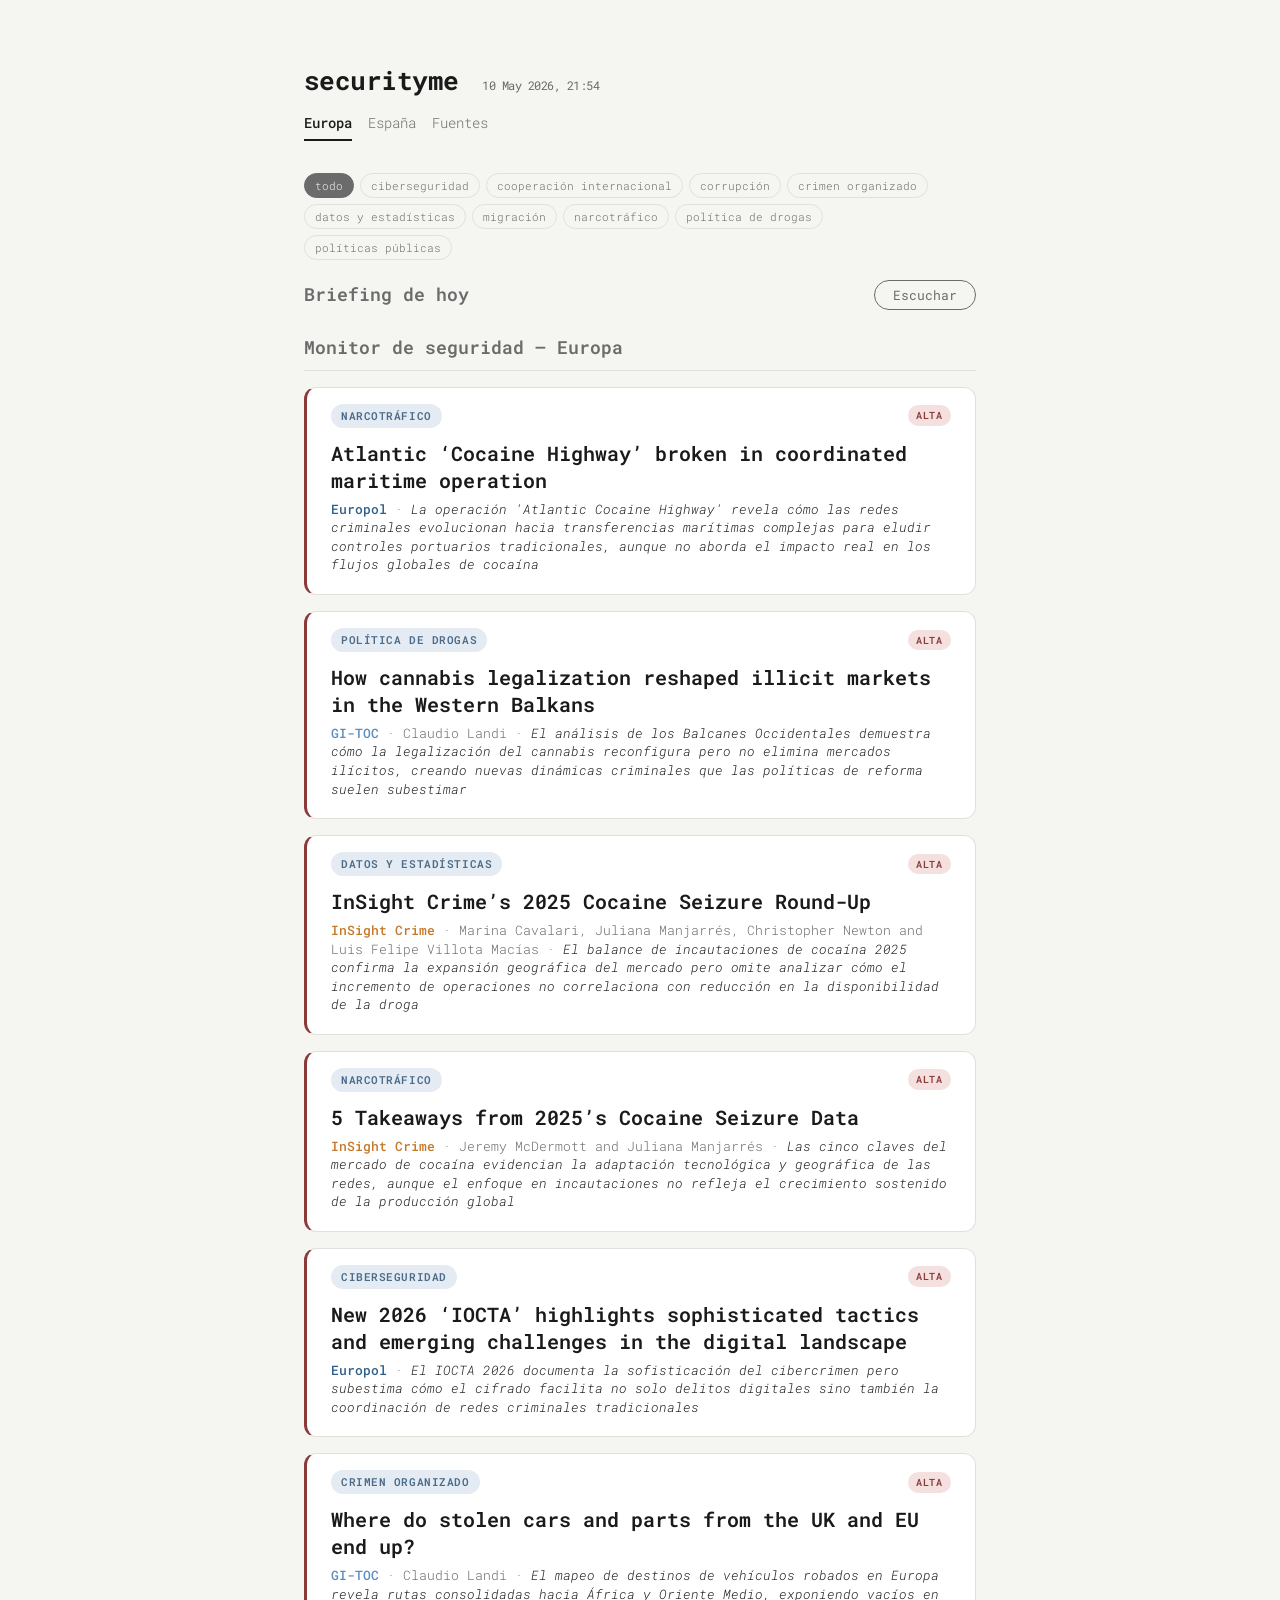
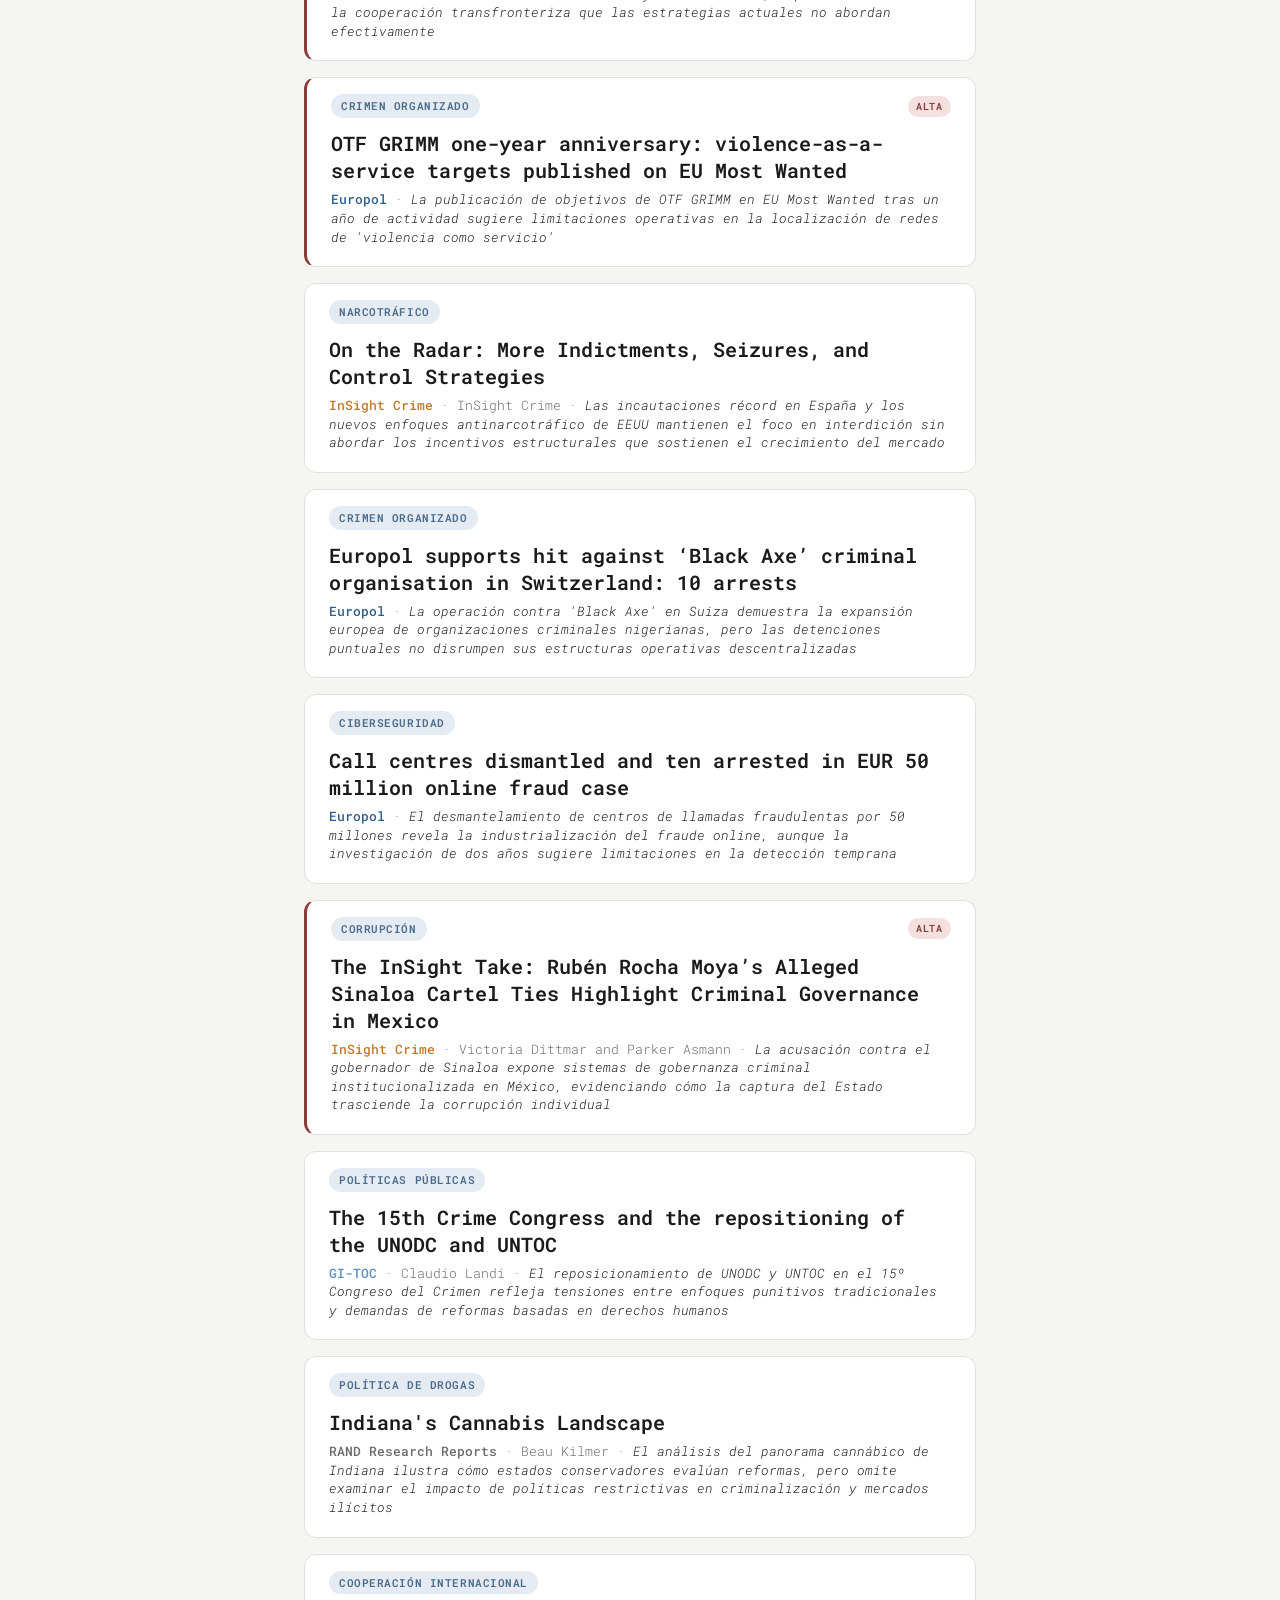
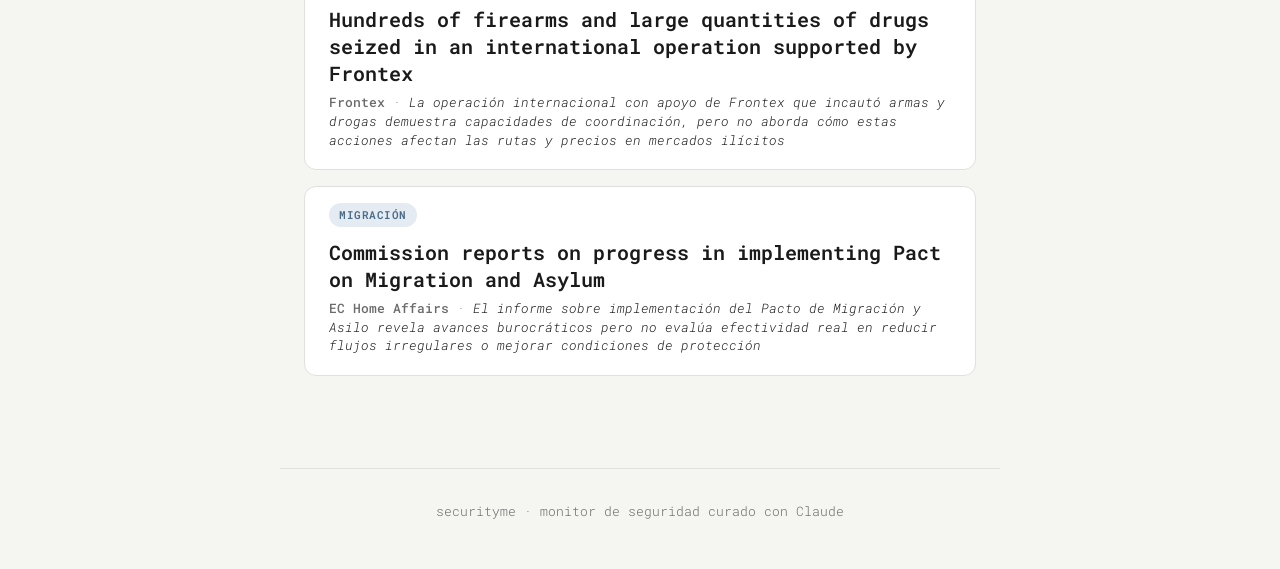
==== commit 63113bde: "weekly: 2026-05-10 21:55 UTC" ====
--- a/docs/index.html
+++ b/docs/index.html
@@ -13,7 +13,7 @@
 </head>
 <body>
   <header>
-    <h1>securityme <span class="meta">26 Apr 2026, 21:45</span></h1>
+    <h1>securityme <span class="meta">10 May 2026, 21:54</span></h1>
     <nav class="page-nav">
       <a href="index.html" class="active">Europa</a>
       <a href="espana.html">España</a>
@@ -43,93 +43,198 @@
     <section>
       <h2 class="section-title">Monitor de seguridad — Europa</h2>
       
-      <article class="card card-compact card-high" data-tag="crimen organizado">
-        <div class="card-header">
-          <span class="tag">crimen organizado</span>
-          <span class="relevance-badge">alta</span>
-        </div>
-        <h2>
-          <a href="https://globalinitiative.net/analysis/italy-grey-zone-mafia-networks-delmastro-resignation/" target="_blank" rel="noopener">The high-profile resignation of an Italian justice ministry official highlights how mafias exert their influence today</a>
+      <article class="card card-compact card-high" data-tag="narcotráfico">
+        <div class="card-header">
+          <span class="tag">narcotráfico</span>
+          <span class="relevance-badge">alta</span>
+        </div>
+        <h2>
+          <a href="https://www.europol.europa.eu/media-press/newsroom/news/atlantic-cocaine-highway-broken-in-coordinated-maritime-operation" target="_blank" rel="noopener">Atlantic ‘Cocaine Highway’ broken in coordinated maritime operation</a>
+        </h2>
+        <p class="source-reason">
+          <span class="src-label" data-source="Europol">Europol</span>
+          
+          &middot; <span class="reason">La operación 'Atlantic Cocaine Highway' revela cómo las redes criminales evolucionan hacia transferencias marítimas complejas para eludir controles portuarios tradicionales, aunque no aborda el impacto real en los flujos globales de cocaína</span>
+        </p>
+      </article>
+      
+      <article class="card card-compact card-high" data-tag="política de drogas">
+        <div class="card-header">
+          <span class="tag">política de drogas</span>
+          <span class="relevance-badge">alta</span>
+        </div>
+        <h2>
+          <a href="https://globalinitiative.net/analysis/cannabis-legalization-illicit-markets-western-balkans/" target="_blank" rel="noopener">How cannabis legalization reshaped illicit markets in the Western Balkans</a>
         </h2>
         <p class="source-reason">
           <span class="src-label" data-source="GI-TOC">GI-TOC</span>
            &middot; Claudio Landi
-          &middot; <span class="reason">La dimisión del funcionario italiano revela cómo las mafias han sofisticado su influencia institucional más allá de la coerción directa, operando ahora mediante presión estructural y captura regulatoria.</span>
-        </p>
-      </article>
-      
-      <article class="card card-compact card-high" data-tag="blanqueo">
-        <div class="card-header">
-          <span class="tag">blanqueo</span>
-          <span class="relevance-badge">alta</span>
-        </div>
-        <h2>
-          <a href="https://globalinitiative.net/analysis/how-the-middle-east-conflict-is-creating-the-conditions-for-the-convergence-of-criminal-finance-in-africa/" target="_blank" rel="noopener">How the Middle East conflict is creating the conditions for the convergence of criminal finance in Africa</a>
+          &middot; <span class="reason">El análisis de los Balcanes Occidentales demuestra cómo la legalización del cannabis reconfigura pero no elimina mercados ilícitos, creando nuevas dinámicas criminales que las políticas de reforma suelen subestimar</span>
+        </p>
+      </article>
+      
+      <article class="card card-compact card-high" data-tag="datos y estadísticas">
+        <div class="card-header">
+          <span class="tag">datos y estadísticas</span>
+          <span class="relevance-badge">alta</span>
+        </div>
+        <h2>
+          <a href="https://insightcrime.org/news/insight-crimes-2025-cocaine-seizure-round-up/" target="_blank" rel="noopener">InSight Crime’s 2025 Cocaine Seizure Round-Up</a>
+        </h2>
+        <p class="source-reason">
+          <span class="src-label" data-source="InSight Crime">InSight Crime</span>
+           &middot; Marina Cavalari, Juliana Manjarrés, Christopher Newton and Luis Felipe Villota Macías
+          &middot; <span class="reason">El balance de incautaciones de cocaína 2025 confirma la expansión geográfica del mercado pero omite analizar cómo el incremento de operaciones no correlaciona con reducción en la disponibilidad de la droga</span>
+        </p>
+      </article>
+      
+      <article class="card card-compact card-high" data-tag="narcotráfico">
+        <div class="card-header">
+          <span class="tag">narcotráfico</span>
+          <span class="relevance-badge">alta</span>
+        </div>
+        <h2>
+          <a href="https://insightcrime.org/news/5-takeaways-from-2025s-cocaine-seizure-data/" target="_blank" rel="noopener">5 Takeaways from 2025’s Cocaine Seizure Data</a>
+        </h2>
+        <p class="source-reason">
+          <span class="src-label" data-source="InSight Crime">InSight Crime</span>
+           &middot; Jeremy McDermott and Juliana Manjarrés
+          &middot; <span class="reason">Las cinco claves del mercado de cocaína evidencian la adaptación tecnológica y geográfica de las redes, aunque el enfoque en incautaciones no refleja el crecimiento sostenido de la producción global</span>
+        </p>
+      </article>
+      
+      <article class="card card-compact card-high" data-tag="ciberseguridad">
+        <div class="card-header">
+          <span class="tag">ciberseguridad</span>
+          <span class="relevance-badge">alta</span>
+        </div>
+        <h2>
+          <a href="https://www.europol.europa.eu/media-press/newsroom/news/new-2026-iocta-highlights-sophisticated-tactics-and-emerging-challenges-in-digital-landscape" target="_blank" rel="noopener">New 2026 ‘IOCTA’ highlights sophisticated tactics and emerging challenges in the digital landscape</a>
+        </h2>
+        <p class="source-reason">
+          <span class="src-label" data-source="Europol">Europol</span>
+          
+          &middot; <span class="reason">El IOCTA 2026 documenta la sofisticación del cibercrimen pero subestima cómo el cifrado facilita no solo delitos digitales sino también la coordinación de redes criminales tradicionales</span>
+        </p>
+      </article>
+      
+      <article class="card card-compact card-high" data-tag="crimen organizado">
+        <div class="card-header">
+          <span class="tag">crimen organizado</span>
+          <span class="relevance-badge">alta</span>
+        </div>
+        <h2>
+          <a href="https://globalinitiative.net/analysis/stolen-cars-parts-uk-eu-export/" target="_blank" rel="noopener">Where do stolen cars and parts from the UK and EU end up?</a>
         </h2>
         <p class="source-reason">
           <span class="src-label" data-source="GI-TOC">GI-TOC</span>
            &middot; Claudio Landi
-          &middot; <span class="reason">El análisis conecta el conflicto de Oriente Medio con la convergencia de finanzas criminales en África, evidenciando cómo los vacíos de gobernanza regional amplifican las redes transnacionales de blanqueo.</span>
-        </p>
-      </article>
-      
-      <article class="card card-compact card-high" data-tag="narcotráfico">
+          &middot; <span class="reason">El mapeo de destinos de vehículos robados en Europa revela rutas consolidadas hacia África y Oriente Medio, exponiendo vacíos en la cooperación transfronteriza que las estrategias actuales no abordan efectivamente</span>
+        </p>
+      </article>
+      
+      <article class="card card-compact card-high" data-tag="crimen organizado">
+        <div class="card-header">
+          <span class="tag">crimen organizado</span>
+          <span class="relevance-badge">alta</span>
+        </div>
+        <h2>
+          <a href="https://www.europol.europa.eu/media-press/newsroom/news/otf-grimm-one-year-anniversary-violence-service-targets-published-eu-most-wanted" target="_blank" rel="noopener">OTF GRIMM one-year anniversary: violence-as-a-service targets published on EU Most Wanted</a>
+        </h2>
+        <p class="source-reason">
+          <span class="src-label" data-source="Europol">Europol</span>
+          
+          &middot; <span class="reason">La publicación de objetivos de OTF GRIMM en EU Most Wanted tras un año de actividad sugiere limitaciones operativas en la localización de redes de 'violencia como servicio'</span>
+        </p>
+      </article>
+      
+      <article class="card card-compact" data-tag="narcotráfico">
         <div class="card-header">
           <span class="tag">narcotráfico</span>
-          <span class="relevance-badge">alta</span>
-        </div>
-        <h2>
-          <a href="https://globalinitiative.net/analysis/half-a-victory-the-implications-of-daniel-kinahans-arrest-for-transnational-organized-crime/" target="_blank" rel="noopener">‘Half a victory’ – the implications of Daniel Kinahan’s arrest for transnational organized crime</a>
+          
+        </div>
+        <h2>
+          <a href="https://insightcrime.org/news/on-the-radar-more-indictments-seizures-control-strategies/" target="_blank" rel="noopener">On the Radar: More Indictments, Seizures, and Control Strategies</a>
+        </h2>
+        <p class="source-reason">
+          <span class="src-label" data-source="InSight Crime">InSight Crime</span>
+           &middot; InSight Crime
+          &middot; <span class="reason">Las incautaciones récord en España y los nuevos enfoques antinarcotráfico de EEUU mantienen el foco en interdición sin abordar los incentivos estructurales que sostienen el crecimiento del mercado</span>
+        </p>
+      </article>
+      
+      <article class="card card-compact" data-tag="crimen organizado">
+        <div class="card-header">
+          <span class="tag">crimen organizado</span>
+          
+        </div>
+        <h2>
+          <a href="https://www.europol.europa.eu/media-press/newsroom/news/europol-supports-hit-against-black-axe-criminal-organisation-in-switzerland-10-arrests" target="_blank" rel="noopener">Europol supports hit against ‘Black Axe’ criminal organisation in Switzerland: 10 arrests</a>
+        </h2>
+        <p class="source-reason">
+          <span class="src-label" data-source="Europol">Europol</span>
+          
+          &middot; <span class="reason">La operación contra 'Black Axe' en Suiza demuestra la expansión europea de organizaciones criminales nigerianas, pero las detenciones puntuales no disrumpen sus estructuras operativas descentralizadas</span>
+        </p>
+      </article>
+      
+      <article class="card card-compact" data-tag="ciberseguridad">
+        <div class="card-header">
+          <span class="tag">ciberseguridad</span>
+          
+        </div>
+        <h2>
+          <a href="https://www.europol.europa.eu/media-press/newsroom/news/call-centres-dismantled-and-ten-arrested-in-eur-50-million-online-fraud-case" target="_blank" rel="noopener">Call centres dismantled and ten arrested in EUR 50 million online fraud case</a>
+        </h2>
+        <p class="source-reason">
+          <span class="src-label" data-source="Europol">Europol</span>
+          
+          &middot; <span class="reason">El desmantelamiento de centros de llamadas fraudulentas por 50 millones revela la industrialización del fraude online, aunque la investigación de dos años sugiere limitaciones en la detección temprana</span>
+        </p>
+      </article>
+      
+      <article class="card card-compact card-high" data-tag="corrupción">
+        <div class="card-header">
+          <span class="tag">corrupción</span>
+          <span class="relevance-badge">alta</span>
+        </div>
+        <h2>
+          <a href="https://insightcrime.org/news/insight-take-governor-alleged-sinaloa-cartel-ties-criminal-governance/" target="_blank" rel="noopener">The InSight Take: Rubén Rocha Moya’s Alleged Sinaloa Cartel Ties Highlight Criminal Governance in Mexico</a>
+        </h2>
+        <p class="source-reason">
+          <span class="src-label" data-source="InSight Crime">InSight Crime</span>
+           &middot; Victoria Dittmar and Parker Asmann
+          &middot; <span class="reason">La acusación contra el gobernador de Sinaloa expone sistemas de gobernanza criminal institucionalizada en México, evidenciando cómo la captura del Estado trasciende la corrupción individual</span>
+        </p>
+      </article>
+      
+      <article class="card card-compact" data-tag="políticas públicas">
+        <div class="card-header">
+          <span class="tag">políticas públicas</span>
+          
+        </div>
+        <h2>
+          <a href="https://globalinitiative.net/analysis/15th-crime-congress-unodc-untoc-2026/" target="_blank" rel="noopener">The 15th Crime Congress and the repositioning of the UNODC and UNTOC</a>
         </h2>
         <p class="source-reason">
           <span class="src-label" data-source="GI-TOC">GI-TOC</span>
            &middot; Claudio Landi
-          &middot; <span class="reason">La detención de Kinahan en Dubai marca un precedente en cooperación anti-narcotráfico, pero deja intacta la estructura operativa del cartel que continúa funcionando sin su liderazgo formal.</span>
-        </p>
-      </article>
-      
-      <article class="card card-compact card-high" data-tag="crimen organizado">
-        <div class="card-header">
-          <span class="tag">crimen organizado</span>
-          <span class="relevance-badge">alta</span>
-        </div>
-        <h2>
-          <a href="https://insightcrime.org/news/the-insight-take-does-kinahans-arrest-mark-a-new-chapter/" target="_blank" rel="noopener">The InSight Take: Does Kinahan’s Arrest Mark a New Chapter?</a>
-        </h2>
-        <p class="source-reason">
-          <span class="src-label" data-source="InSight Crime">InSight Crime</span>
-           &middot; Deborah Bonello
-          &middot; <span class="reason">La captura de Kinahan ilustra los límites de la estrategia de descabezamiento contra redes resilientes que han descentralizado tanto sus finanzas como sus operaciones logísticas.</span>
-        </p>
-      </article>
-      
-      <article class="card card-compact" data-tag="narcotráfico">
-        <div class="card-header">
-          <span class="tag">narcotráfico</span>
-          
-        </div>
-        <h2>
-          <a href="https://insightcrime.org/news/boss-in-shadows-rosalinda-gonzalez-valencias-role-in-cjng/" target="_blank" rel="noopener">The Boss in the Shadows: Rosalinda González Valencia’s Role in the CJNG</a>
-        </h2>
-        <p class="source-reason">
-          <span class="src-label" data-source="InSight Crime">InSight Crime</span>
-           &middot; Abby Pender
-          &middot; <span class="reason">El perfil de González Valencia demuestra la centralidad del control financiero femenino en carteles mexicanos, contradiciendo narrativas que subestiman el poder operativo de las mujeres en estas organizaciones.</span>
-        </p>
-      </article>
-      
-      <article class="card card-compact" data-tag="trata de personas">
-        <div class="card-header">
-          <span class="tag">trata de personas</span>
-          
-        </div>
-        <h2>
-          <a href="https://www.europol.europa.eu/media-press/newsroom/news/child-sexual-exploitation-12-children-identified-during-europols-victim-identification-taskforce" target="_blank" rel="noopener">Child sexual exploitation: 12 children identified during Europol’s Victim Identification Taskforce</a>
-        </h2>
-        <p class="source-reason">
-          <span class="src-label" data-source="Europol">Europol</span>
-          
-          &middot; <span class="reason">La taskforce de Europol identifica apenas 12 víctimas menores en casos de explotación sexual, una cifra que subestima la magnitud real del problema según estimaciones de organizaciones especializadas.</span>
+          &middot; <span class="reason">El reposicionamiento de UNODC y UNTOC en el 15º Congreso del Crimen refleja tensiones entre enfoques punitivos tradicionales y demandas de reformas basadas en derechos humanos</span>
+        </p>
+      </article>
+      
+      <article class="card card-compact" data-tag="política de drogas">
+        <div class="card-header">
+          <span class="tag">política de drogas</span>
+          
+        </div>
+        <h2>
+          <a href="https://www.rand.org/pubs/research_reports/RRA4439-1.html" target="_blank" rel="noopener">Indiana's Cannabis Landscape</a>
+        </h2>
+        <p class="source-reason">
+          <span class="src-label" data-source="RAND Research Reports">RAND Research Reports</span>
+           &middot; Beau Kilmer
+          &middot; <span class="reason">El análisis del panorama cannábico de Indiana ilustra cómo estados conservadores evalúan reformas, pero omite examinar el impacto de políticas restrictivas en criminalización y mercados ilícitos</span>
         </p>
       </article>
       
@@ -139,132 +244,27 @@
           
         </div>
         <h2>
-          <a href="https://www.europol.europa.eu/media-press/newsroom/news/europol-and-partners-track-down-45-forcibly-transferred-ukrainian-children" target="_blank" rel="noopener">Europol and partners track down 45 forcibly transferred Ukrainian children</a>
-        </h2>
-        <p class="source-reason">
-          <span class="src-label" data-source="Europol">Europol</span>
-          
-          &middot; <span class="reason">El rastreo de 45 menores ucranianos transferidos forzosamente revela capacidades operativas de cooperación europea, pero también la limitada efectividad ante la escala masiva de estas deportaciones.</span>
-        </p>
-      </article>
-      
-      <article class="card card-compact" data-tag="política de drogas">
-        <div class="card-header">
-          <span class="tag">política de drogas</span>
-          
-        </div>
-        <h2>
-          <a href="https://www.rand.org/pubs/research_reports/RRA4735-3.html" target="_blank" rel="noopener">Factors that influence employees' perceptions and experiences of working within the treatment and recovery sector in England</a>
-        </h2>
-        <p class="source-reason">
-          <span class="src-label" data-source="RAND Research Reports">RAND Research Reports</span>
-           &middot; Elle Wadsworth
-          &middot; <span class="reason">El estudio británico sobre percepción laboral en tratamiento de drogas omite el análisis de cómo las políticas punitivas generan resistencia profesional y limitan la efectividad terapéutica.</span>
-        </p>
-      </article>
-      
-      <article class="card card-compact" data-tag="política de drogas">
-        <div class="card-header">
-          <span class="tag">política de drogas</span>
-          
-        </div>
-        <h2>
-          <a href="https://www.rand.org/pubs/research_reports/RRA4735-1.html" target="_blank" rel="noopener">Implementation of the Treatment and Recovery Portfolio of the 'From Harm to Hope' drug strategy in England</a>
-        </h2>
-        <p class="source-reason">
-          <span class="src-label" data-source="RAND Research Reports">RAND Research Reports</span>
-           &middot; Sarah Parkinson
-          &middot; <span class="reason">La evaluación de 'From Harm to Hope' mide implementación pero elude analizar si el enfoque de tratamiento reduce realmente el daño o simplemente reorganiza la criminalización.</span>
-        </p>
-      </article>
-      
-      <article class="card card-compact" data-tag="reducción de daños">
-        <div class="card-header">
-          <span class="tag">reducción de daños</span>
-          
-        </div>
-        <h2>
-          <a href="https://www.rand.org/pubs/research_reports/RRA4735-2.html" target="_blank" rel="noopener">Implementation and early impacts of the Housing Support Grant in England</a>
-        </h2>
-        <p class="source-reason">
-          <span class="src-label" data-source="RAND Research Reports">RAND Research Reports</span>
-           &middot; Kayleigh Sharp
-          &middot; <span class="reason">El Housing Support Grant aborda síntomas del problema de drogas en Inglaterra sin confrontar las causas estructurales que vinculan precariedad habitacional con uso problemático.</span>
-        </p>
-      </article>
-      
-      <article class="card card-compact" data-tag="reducción de daños">
-        <div class="card-header">
-          <span class="tag">reducción de daños</span>
-          
-        </div>
-        <h2>
-          <a href="https://www.rand.org/pubs/research_reports/RRA4735-4.html" target="_blank" rel="noopener">The barriers and facilitators to supporting, commissioning and working with Lived Experience Recovery Organisations in systems of care in England</a>
-        </h2>
-        <p class="source-reason">
-          <span class="src-label" data-source="RAND Research Reports">RAND Research Reports</span>
-           &middot; Maggie Bradford
-          &middot; <span class="reason">La integración de organizaciones de experiencia vivida en sistemas de cuidado enfrenta resistencias institucionales que el estudio documenta pero no contextualiza como defensa corporativa del sector profesional.</span>
-        </p>
-      </article>
-      
-      <article class="card card-compact" data-tag="crimen organizado">
-        <div class="card-header">
-          <span class="tag">crimen organizado</span>
-          
-        </div>
-        <h2>
-          <a href="https://globalinitiative.net/analysis/mekong-risk-monitor-2/" target="_blank" rel="noopener">Mekong Risk Monitor #2</a>
-        </h2>
-        <p class="source-reason">
-          <span class="src-label" data-source="GI-TOC">GI-TOC</span>
-           &middot; Adrian Ancira
-          &middot; <span class="reason">El monitor de riesgos del Mekong identifica patrones emergentes de crimen organizado en el sudeste asiático, región clave para rutas de precursores químicos hacia Europa.</span>
-        </p>
-      </article>
-      
-      <article class="card card-compact" data-tag="crimen organizado">
-        <div class="card-header">
-          <span class="tag">crimen organizado</span>
-          
-        </div>
-        <h2>
-          <a href="https://globalinitiative.net/analysis/hidden-networks-violence-crime-central-africa/" target="_blank" rel="noopener">Confronting the hidden networks shaping violence in Central Africa</a>
-        </h2>
-        <p class="source-reason">
-          <span class="src-label" data-source="GI-TOC">GI-TOC</span>
-           &middot; Claudio Landi
-          &middot; <span class="reason">El análisis de redes violentas en África Central revela conexiones con mercados europeos de recursos naturales, pero subestima el papel de empresas extractivas en la perpetuación de estos circuitos.</span>
-        </p>
-      </article>
-      
-      <article class="card card-compact" data-tag="blanqueo">
-        <div class="card-header">
-          <span class="tag">blanqueo</span>
-          
-        </div>
-        <h2>
-          <a href="https://insightcrime.org/news/new-venezuelan-mining-law-obscures-old-corruption-problems/" target="_blank" rel="noopener">New Venezuelan Mining Law Obscures Old Corruption Problems</a>
-        </h2>
-        <p class="source-reason">
-          <span class="src-label" data-source="InSight Crime">InSight Crime</span>
-           &middot; Venezuela Investigation Unit
-          &middot; <span class="reason">La nueva ley minera venezolana facilita inversión extranjera sin abordar el control criminal sobre la producción aurífera, perpetuando estructuras de blanqueo hacia mercados internacionales.</span>
-        </p>
-      </article>
-      
-      <article class="card card-compact" data-tag="ciberseguridad">
-        <div class="card-header">
-          <span class="tag">ciberseguridad</span>
-          
-        </div>
-        <h2>
-          <a href="https://www.enisa.europa.eu/topics/national-cyber-security-strategies/ncaf" target="_blank" rel="noopener">National Cybersecurity Assessment Framework (NCAF) Tool</a>
-        </h2>
-        <p class="source-reason">
-          <span class="src-label" data-source="ENISA">ENISA</span>
-           &middot; n00kfq35
-          &middot; <span class="reason">El framework de ciberseguridad nacional de ENISA standardiza evaluaciones de capacidades sin abordar cómo las vulnerabilidades cibernéticas facilitan operaciones de crimen organizado transnacional.</span>
+          <a href="https://www.frontex.europa.eu/media-centre/news/news-release/hundreds-of-firearms-and-large-quantities-of-drugs-seized-in-an-international-operation-supported-by-frontex-gRadd6" target="_blank" rel="noopener">Hundreds of firearms and large quantities of drugs seized in an international operation supported by Frontex</a>
+        </h2>
+        <p class="source-reason">
+          <span class="src-label" data-source="Frontex">Frontex</span>
+          
+          &middot; <span class="reason">La operación internacional con apoyo de Frontex que incautó armas y drogas demuestra capacidades de coordinación, pero no aborda cómo estas acciones afectan las rutas y precios en mercados ilícitos</span>
+        </p>
+      </article>
+      
+      <article class="card card-compact" data-tag="migración">
+        <div class="card-header">
+          <span class="tag">migración</span>
+          
+        </div>
+        <h2>
+          <a href="https://ec.europa.eu/commission/presscorner/detail/en/ip_26_1011" target="_blank" rel="noopener">Commission reports on progress in implementing Pact on Migration and Asylum</a>
+        </h2>
+        <p class="source-reason">
+          <span class="src-label" data-source="EC Home Affairs">EC Home Affairs</span>
+          
+          &middot; <span class="reason">El informe sobre implementación del Pacto de Migración y Asilo revela avances burocráticos pero no evalúa efectividad real en reducir flujos irregulares o mejorar condiciones de protección</span>
         </p>
       </article>
       
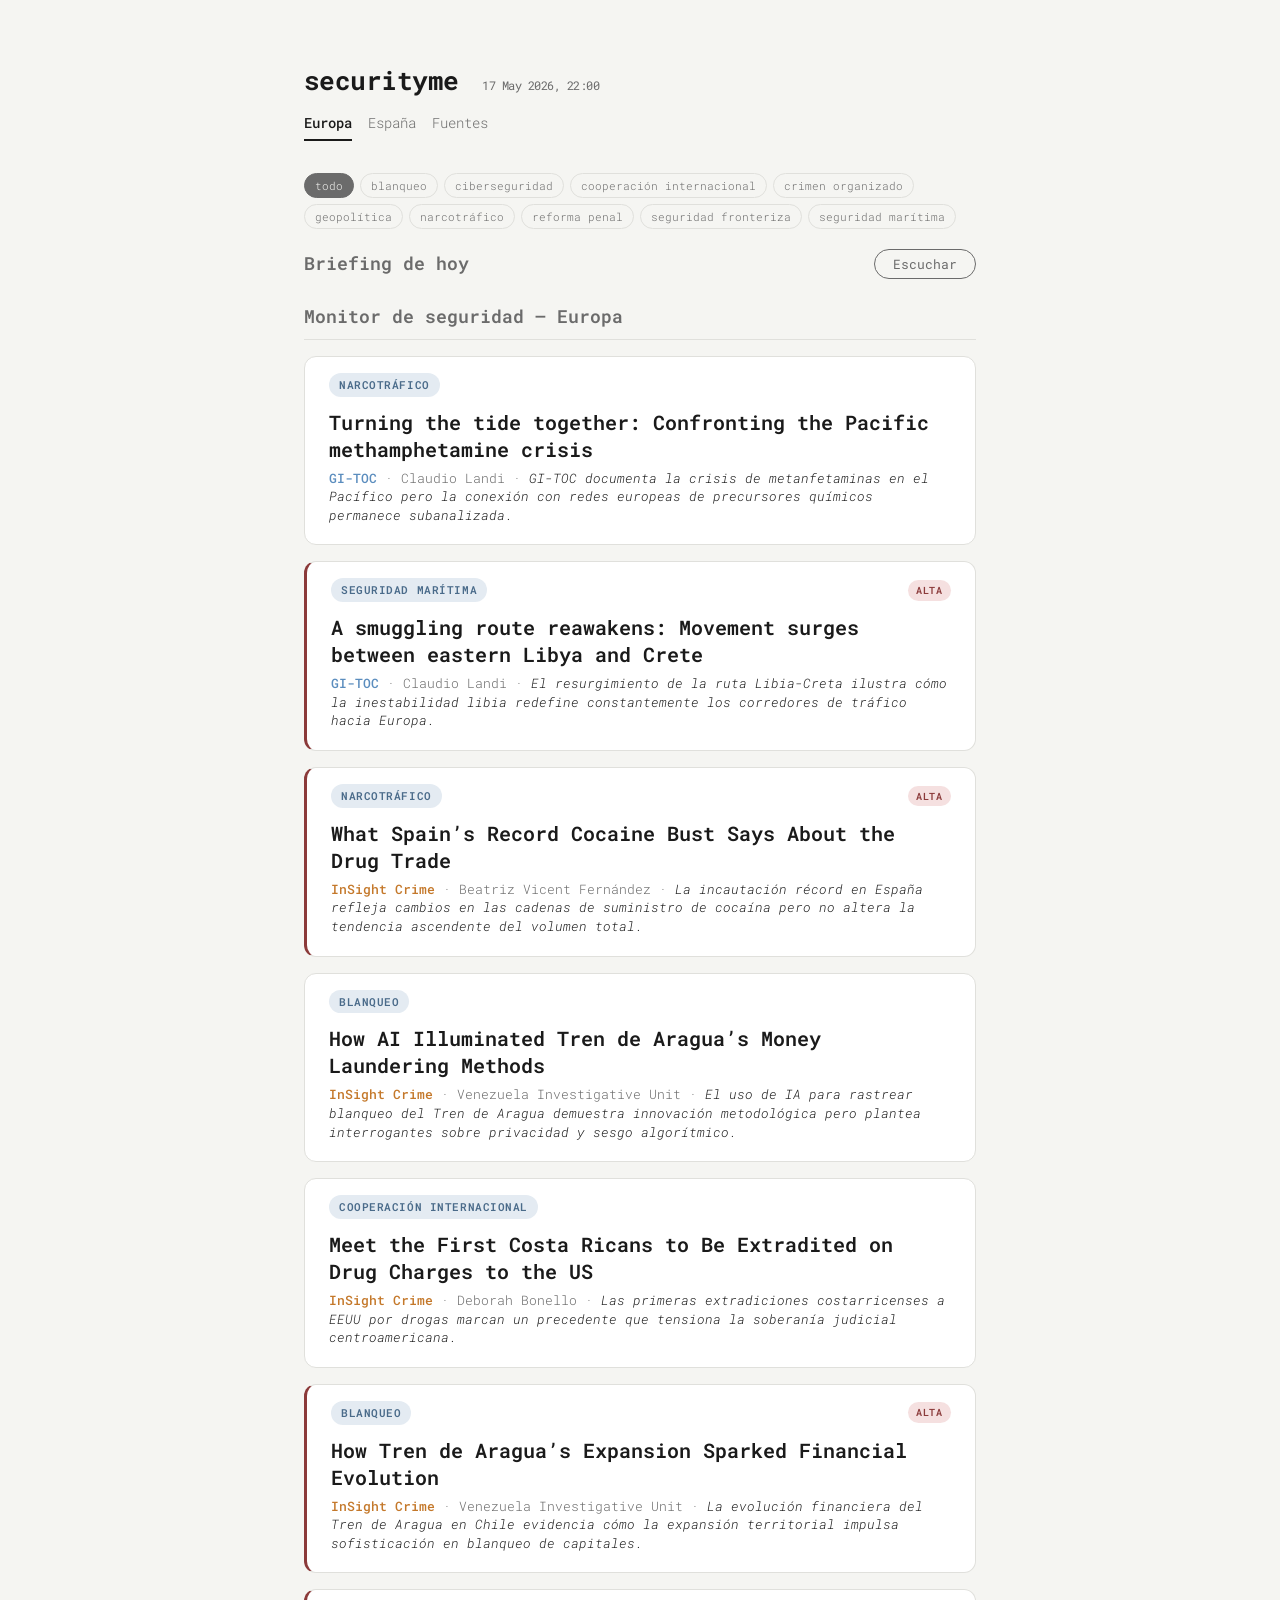
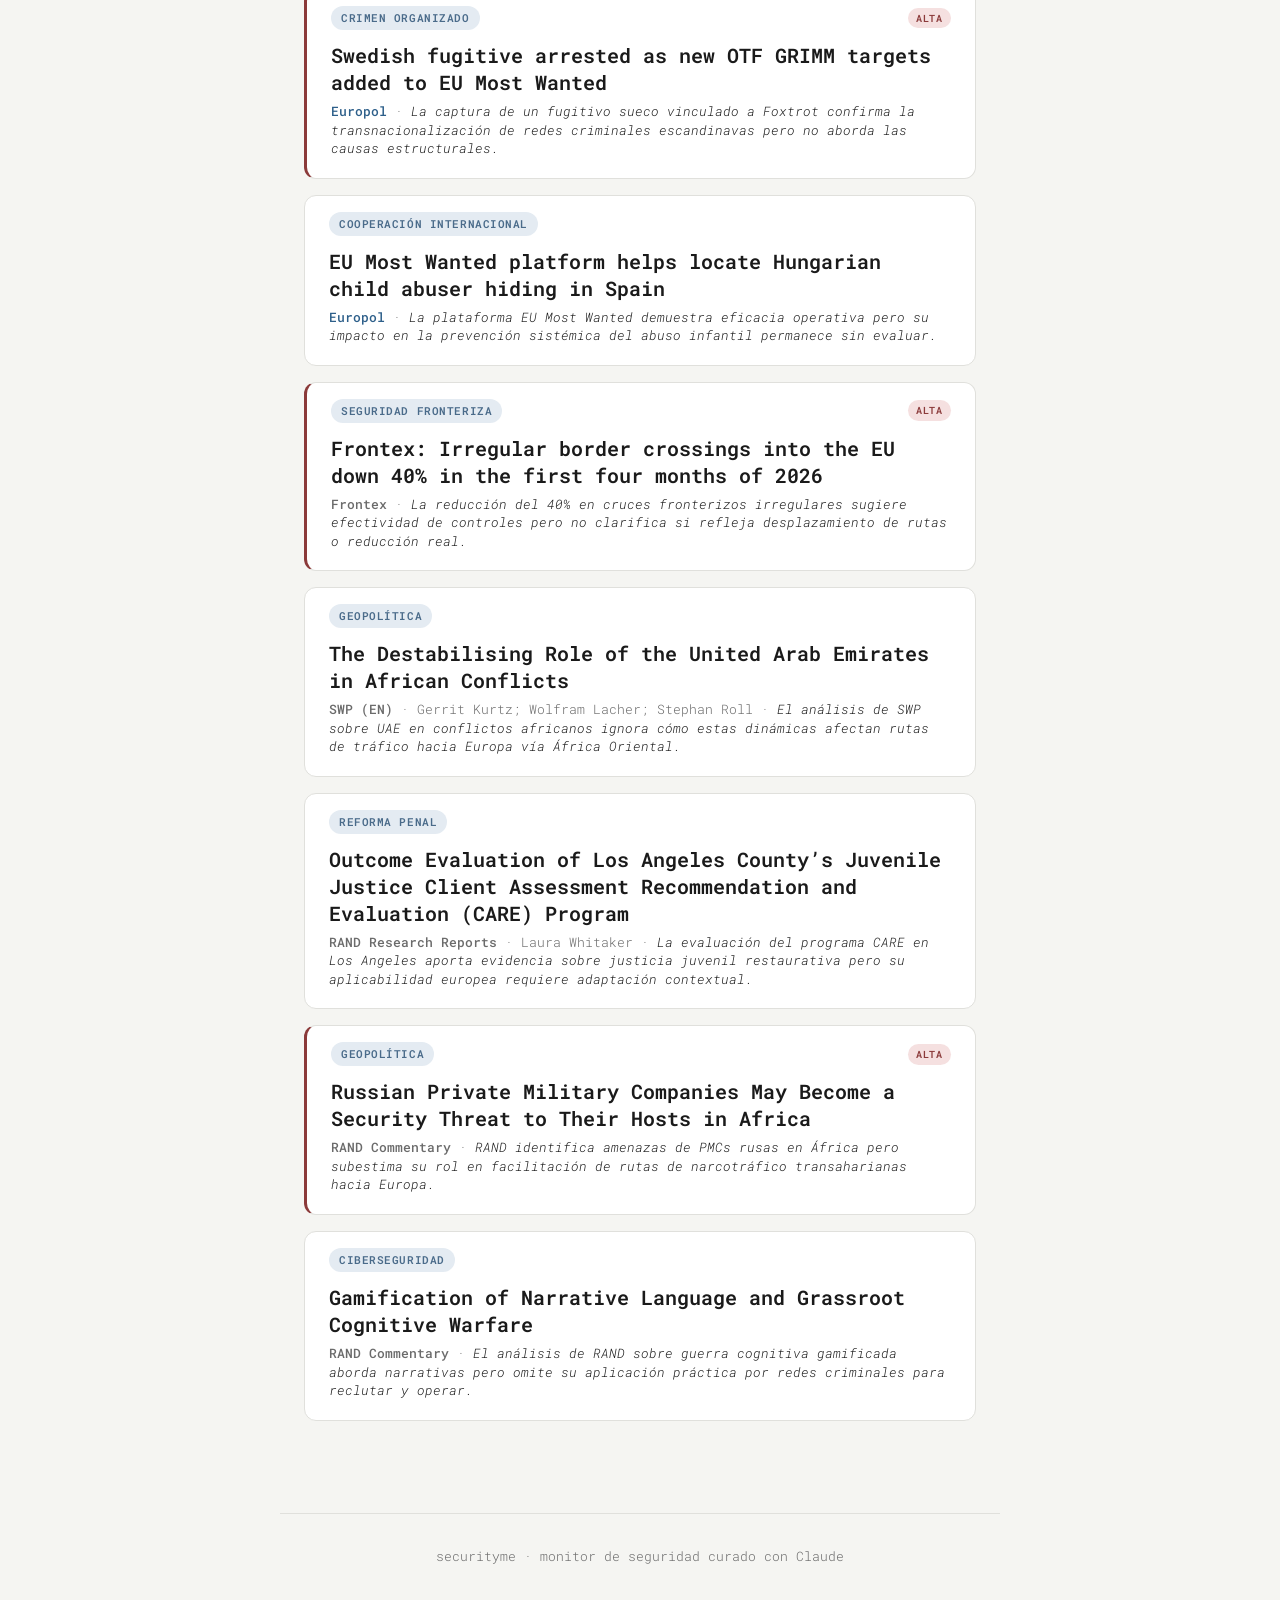
==== commit 0d2310d9: "weekly: 2026-05-17 22:01 UTC" ====
--- a/docs/index.html
+++ b/docs/index.html
@@ -13,7 +13,7 @@
 </head>
 <body>
   <header>
-    <h1>securityme <span class="meta">10 May 2026, 21:54</span></h1>
+    <h1>securityme <span class="meta">17 May 2026, 22:00</span></h1>
     <nav class="page-nav">
       <a href="index.html" class="active">Europa</a>
       <a href="espana.html">España</a>
@@ -43,93 +43,93 @@
     <section>
       <h2 class="section-title">Monitor de seguridad — Europa</h2>
       
-      <article class="card card-compact card-high" data-tag="narcotráfico">
+      <article class="card card-compact" data-tag="narcotráfico">
         <div class="card-header">
           <span class="tag">narcotráfico</span>
-          <span class="relevance-badge">alta</span>
-        </div>
-        <h2>
-          <a href="https://www.europol.europa.eu/media-press/newsroom/news/atlantic-cocaine-highway-broken-in-coordinated-maritime-operation" target="_blank" rel="noopener">Atlantic ‘Cocaine Highway’ broken in coordinated maritime operation</a>
-        </h2>
-        <p class="source-reason">
-          <span class="src-label" data-source="Europol">Europol</span>
-          
-          &middot; <span class="reason">La operación 'Atlantic Cocaine Highway' revela cómo las redes criminales evolucionan hacia transferencias marítimas complejas para eludir controles portuarios tradicionales, aunque no aborda el impacto real en los flujos globales de cocaína</span>
-        </p>
-      </article>
-      
-      <article class="card card-compact card-high" data-tag="política de drogas">
-        <div class="card-header">
-          <span class="tag">política de drogas</span>
-          <span class="relevance-badge">alta</span>
-        </div>
-        <h2>
-          <a href="https://globalinitiative.net/analysis/cannabis-legalization-illicit-markets-western-balkans/" target="_blank" rel="noopener">How cannabis legalization reshaped illicit markets in the Western Balkans</a>
+          
+        </div>
+        <h2>
+          <a href="https://globalinitiative.net/analysis/turning-the-tide-together-confronting-the-pacific-methamphetamine-crisis/" target="_blank" rel="noopener">Turning the tide together: Confronting the Pacific methamphetamine crisis</a>
         </h2>
         <p class="source-reason">
           <span class="src-label" data-source="GI-TOC">GI-TOC</span>
            &middot; Claudio Landi
-          &middot; <span class="reason">El análisis de los Balcanes Occidentales demuestra cómo la legalización del cannabis reconfigura pero no elimina mercados ilícitos, creando nuevas dinámicas criminales que las políticas de reforma suelen subestimar</span>
-        </p>
-      </article>
-      
-      <article class="card card-compact card-high" data-tag="datos y estadísticas">
-        <div class="card-header">
-          <span class="tag">datos y estadísticas</span>
-          <span class="relevance-badge">alta</span>
-        </div>
-        <h2>
-          <a href="https://insightcrime.org/news/insight-crimes-2025-cocaine-seizure-round-up/" target="_blank" rel="noopener">InSight Crime’s 2025 Cocaine Seizure Round-Up</a>
-        </h2>
-        <p class="source-reason">
-          <span class="src-label" data-source="InSight Crime">InSight Crime</span>
-           &middot; Marina Cavalari, Juliana Manjarrés, Christopher Newton and Luis Felipe Villota Macías
-          &middot; <span class="reason">El balance de incautaciones de cocaína 2025 confirma la expansión geográfica del mercado pero omite analizar cómo el incremento de operaciones no correlaciona con reducción en la disponibilidad de la droga</span>
-        </p>
-      </article>
-      
-      <article class="card card-compact card-high" data-tag="narcotráfico">
-        <div class="card-header">
-          <span class="tag">narcotráfico</span>
-          <span class="relevance-badge">alta</span>
-        </div>
-        <h2>
-          <a href="https://insightcrime.org/news/5-takeaways-from-2025s-cocaine-seizure-data/" target="_blank" rel="noopener">5 Takeaways from 2025’s Cocaine Seizure Data</a>
-        </h2>
-        <p class="source-reason">
-          <span class="src-label" data-source="InSight Crime">InSight Crime</span>
-           &middot; Jeremy McDermott and Juliana Manjarrés
-          &middot; <span class="reason">Las cinco claves del mercado de cocaína evidencian la adaptación tecnológica y geográfica de las redes, aunque el enfoque en incautaciones no refleja el crecimiento sostenido de la producción global</span>
-        </p>
-      </article>
-      
-      <article class="card card-compact card-high" data-tag="ciberseguridad">
-        <div class="card-header">
-          <span class="tag">ciberseguridad</span>
-          <span class="relevance-badge">alta</span>
-        </div>
-        <h2>
-          <a href="https://www.europol.europa.eu/media-press/newsroom/news/new-2026-iocta-highlights-sophisticated-tactics-and-emerging-challenges-in-digital-landscape" target="_blank" rel="noopener">New 2026 ‘IOCTA’ highlights sophisticated tactics and emerging challenges in the digital landscape</a>
-        </h2>
-        <p class="source-reason">
-          <span class="src-label" data-source="Europol">Europol</span>
-          
-          &middot; <span class="reason">El IOCTA 2026 documenta la sofisticación del cibercrimen pero subestima cómo el cifrado facilita no solo delitos digitales sino también la coordinación de redes criminales tradicionales</span>
-        </p>
-      </article>
-      
-      <article class="card card-compact card-high" data-tag="crimen organizado">
-        <div class="card-header">
-          <span class="tag">crimen organizado</span>
-          <span class="relevance-badge">alta</span>
-        </div>
-        <h2>
-          <a href="https://globalinitiative.net/analysis/stolen-cars-parts-uk-eu-export/" target="_blank" rel="noopener">Where do stolen cars and parts from the UK and EU end up?</a>
+          &middot; <span class="reason">GI-TOC documenta la crisis de metanfetaminas en el Pacífico pero la conexión con redes europeas de precursores químicos permanece subanalizada.</span>
+        </p>
+      </article>
+      
+      <article class="card card-compact card-high" data-tag="seguridad marítima">
+        <div class="card-header">
+          <span class="tag">seguridad marítima</span>
+          <span class="relevance-badge">alta</span>
+        </div>
+        <h2>
+          <a href="https://globalinitiative.net/analysis/a-smuggling-route-reawakens-movement-surges-between-eastern-libya-and-crete/" target="_blank" rel="noopener">A smuggling route reawakens: Movement surges between eastern Libya and Crete</a>
         </h2>
         <p class="source-reason">
           <span class="src-label" data-source="GI-TOC">GI-TOC</span>
            &middot; Claudio Landi
-          &middot; <span class="reason">El mapeo de destinos de vehículos robados en Europa revela rutas consolidadas hacia África y Oriente Medio, exponiendo vacíos en la cooperación transfronteriza que las estrategias actuales no abordan efectivamente</span>
+          &middot; <span class="reason">El resurgimiento de la ruta Libia-Creta ilustra cómo la inestabilidad libia redefine constantemente los corredores de tráfico hacia Europa.</span>
+        </p>
+      </article>
+      
+      <article class="card card-compact card-high" data-tag="narcotráfico">
+        <div class="card-header">
+          <span class="tag">narcotráfico</span>
+          <span class="relevance-badge">alta</span>
+        </div>
+        <h2>
+          <a href="https://insightcrime.org/news/what-spains-record-cocaine-bust-says-about-the-drug-trade/" target="_blank" rel="noopener">What Spain’s Record Cocaine Bust Says About the Drug Trade</a>
+        </h2>
+        <p class="source-reason">
+          <span class="src-label" data-source="InSight Crime">InSight Crime</span>
+           &middot; Beatriz Vicent Fernández
+          &middot; <span class="reason">La incautación récord en España refleja cambios en las cadenas de suministro de cocaína pero no altera la tendencia ascendente del volumen total.</span>
+        </p>
+      </article>
+      
+      <article class="card card-compact" data-tag="blanqueo">
+        <div class="card-header">
+          <span class="tag">blanqueo</span>
+          
+        </div>
+        <h2>
+          <a href="https://insightcrime.org/news/how-ai-illuminated-tren-de-araguas-money-laundering-methods/" target="_blank" rel="noopener">How AI Illuminated Tren de Aragua’s Money Laundering Methods</a>
+        </h2>
+        <p class="source-reason">
+          <span class="src-label" data-source="InSight Crime">InSight Crime</span>
+           &middot; Venezuela Investigative Unit
+          &middot; <span class="reason">El uso de IA para rastrear blanqueo del Tren de Aragua demuestra innovación metodológica pero plantea interrogantes sobre privacidad y sesgo algorítmico.</span>
+        </p>
+      </article>
+      
+      <article class="card card-compact" data-tag="cooperación internacional">
+        <div class="card-header">
+          <span class="tag">cooperación internacional</span>
+          
+        </div>
+        <h2>
+          <a href="https://insightcrime.org/news/meet-the-first-costa-ricans-to-be-extradited-on-drug-charges-to-the-us/" target="_blank" rel="noopener">Meet the First Costa Ricans to Be Extradited on Drug Charges to the US</a>
+        </h2>
+        <p class="source-reason">
+          <span class="src-label" data-source="InSight Crime">InSight Crime</span>
+           &middot; Deborah Bonello
+          &middot; <span class="reason">Las primeras extradiciones costarricenses a EEUU por drogas marcan un precedente que tensiona la soberanía judicial centroamericana.</span>
+        </p>
+      </article>
+      
+      <article class="card card-compact card-high" data-tag="blanqueo">
+        <div class="card-header">
+          <span class="tag">blanqueo</span>
+          <span class="relevance-badge">alta</span>
+        </div>
+        <h2>
+          <a href="https://insightcrime.org/news/tren-de-aragua-money-laundering-schemes-reveal-factions-ongoing-refinement/" target="_blank" rel="noopener">How Tren de Aragua’s Expansion Sparked Financial Evolution</a>
+        </h2>
+        <p class="source-reason">
+          <span class="src-label" data-source="InSight Crime">InSight Crime</span>
+           &middot; Venezuela Investigative Unit
+          &middot; <span class="reason">La evolución financiera del Tren de Aragua en Chile evidencia cómo la expansión territorial impulsa sofisticación en blanqueo de capitales.</span>
         </p>
       </article>
       
@@ -139,42 +139,87 @@
           <span class="relevance-badge">alta</span>
         </div>
         <h2>
-          <a href="https://www.europol.europa.eu/media-press/newsroom/news/otf-grimm-one-year-anniversary-violence-service-targets-published-eu-most-wanted" target="_blank" rel="noopener">OTF GRIMM one-year anniversary: violence-as-a-service targets published on EU Most Wanted</a>
+          <a href="https://www.europol.europa.eu/media-press/newsroom/news/swedish-fugitive-arrested-new-otf-grimm-targets-added-to-eu-most-wanted" target="_blank" rel="noopener">Swedish fugitive arrested as new OTF GRIMM targets added to EU Most Wanted</a>
         </h2>
         <p class="source-reason">
           <span class="src-label" data-source="Europol">Europol</span>
           
-          &middot; <span class="reason">La publicación de objetivos de OTF GRIMM en EU Most Wanted tras un año de actividad sugiere limitaciones operativas en la localización de redes de 'violencia como servicio'</span>
-        </p>
-      </article>
-      
-      <article class="card card-compact" data-tag="narcotráfico">
-        <div class="card-header">
-          <span class="tag">narcotráfico</span>
-          
-        </div>
-        <h2>
-          <a href="https://insightcrime.org/news/on-the-radar-more-indictments-seizures-control-strategies/" target="_blank" rel="noopener">On the Radar: More Indictments, Seizures, and Control Strategies</a>
-        </h2>
-        <p class="source-reason">
-          <span class="src-label" data-source="InSight Crime">InSight Crime</span>
-           &middot; InSight Crime
-          &middot; <span class="reason">Las incautaciones récord en España y los nuevos enfoques antinarcotráfico de EEUU mantienen el foco en interdición sin abordar los incentivos estructurales que sostienen el crecimiento del mercado</span>
-        </p>
-      </article>
-      
-      <article class="card card-compact" data-tag="crimen organizado">
-        <div class="card-header">
-          <span class="tag">crimen organizado</span>
-          
-        </div>
-        <h2>
-          <a href="https://www.europol.europa.eu/media-press/newsroom/news/europol-supports-hit-against-black-axe-criminal-organisation-in-switzerland-10-arrests" target="_blank" rel="noopener">Europol supports hit against ‘Black Axe’ criminal organisation in Switzerland: 10 arrests</a>
+          &middot; <span class="reason">La captura de un fugitivo sueco vinculado a Foxtrot confirma la transnacionalización de redes criminales escandinavas pero no aborda las causas estructurales.</span>
+        </p>
+      </article>
+      
+      <article class="card card-compact" data-tag="cooperación internacional">
+        <div class="card-header">
+          <span class="tag">cooperación internacional</span>
+          
+        </div>
+        <h2>
+          <a href="https://www.europol.europa.eu/media-press/newsroom/news/eu-most-wanted-platform-helps-locate-hungarian-child-abuser-hiding-in-spain" target="_blank" rel="noopener">EU Most Wanted platform helps locate Hungarian child abuser hiding in Spain</a>
         </h2>
         <p class="source-reason">
           <span class="src-label" data-source="Europol">Europol</span>
           
-          &middot; <span class="reason">La operación contra 'Black Axe' en Suiza demuestra la expansión europea de organizaciones criminales nigerianas, pero las detenciones puntuales no disrumpen sus estructuras operativas descentralizadas</span>
+          &middot; <span class="reason">La plataforma EU Most Wanted demuestra eficacia operativa pero su impacto en la prevención sistémica del abuso infantil permanece sin evaluar.</span>
+        </p>
+      </article>
+      
+      <article class="card card-compact card-high" data-tag="seguridad fronteriza">
+        <div class="card-header">
+          <span class="tag">seguridad fronteriza</span>
+          <span class="relevance-badge">alta</span>
+        </div>
+        <h2>
+          <a href="https://www.frontex.europa.eu/media-centre/news/news-release/frontex-irregular-border-crossings-into-the-eu-down-40-in-the-first-four-months-of-2026-MwZAin" target="_blank" rel="noopener">Frontex: Irregular border crossings into the EU down 40% in the first four months of 2026</a>
+        </h2>
+        <p class="source-reason">
+          <span class="src-label" data-source="Frontex">Frontex</span>
+          
+          &middot; <span class="reason">La reducción del 40% en cruces fronterizos irregulares sugiere efectividad de controles pero no clarifica si refleja desplazamiento de rutas o reducción real.</span>
+        </p>
+      </article>
+      
+      <article class="card card-compact" data-tag="geopolítica">
+        <div class="card-header">
+          <span class="tag">geopolítica</span>
+          
+        </div>
+        <h2>
+          <a href="https://www.swp-berlin.org/en/publication/the-destabilising-role-of-the-united-arab-emirates-in-african-conflicts" target="_blank" rel="noopener">The Destabilising Role of the United Arab Emirates in African Conflicts</a>
+        </h2>
+        <p class="source-reason">
+          <span class="src-label" data-source="SWP (EN)">SWP (EN)</span>
+           &middot; Gerrit Kurtz; Wolfram Lacher; Stephan Roll
+          &middot; <span class="reason">El análisis de SWP sobre UAE en conflictos africanos ignora cómo estas dinámicas afectan rutas de tráfico hacia Europa vía África Oriental.</span>
+        </p>
+      </article>
+      
+      <article class="card card-compact" data-tag="reforma penal">
+        <div class="card-header">
+          <span class="tag">reforma penal</span>
+          
+        </div>
+        <h2>
+          <a href="https://www.rand.org/pubs/research_reports/RRA4694-1.html" target="_blank" rel="noopener">Outcome Evaluation of Los Angeles County’s Juvenile Justice Client Assessment Recommendation and Evaluation (CARE) Program</a>
+        </h2>
+        <p class="source-reason">
+          <span class="src-label" data-source="RAND Research Reports">RAND Research Reports</span>
+           &middot; Laura Whitaker
+          &middot; <span class="reason">La evaluación del programa CARE en Los Angeles aporta evidencia sobre justicia juvenil restaurativa pero su aplicabilidad europea requiere adaptación contextual.</span>
+        </p>
+      </article>
+      
+      <article class="card card-compact card-high" data-tag="geopolítica">
+        <div class="card-header">
+          <span class="tag">geopolítica</span>
+          <span class="relevance-badge">alta</span>
+        </div>
+        <h2>
+          <a href="https://www.rand.org/pubs/commentary/2026/04/russian-private-military-companies-may-become-a-security.html" target="_blank" rel="noopener">Russian Private Military Companies May Become a Security Threat to Their Hosts in Africa</a>
+        </h2>
+        <p class="source-reason">
+          <span class="src-label" data-source="RAND Commentary">RAND Commentary</span>
+          
+          &middot; <span class="reason">RAND identifica amenazas de PMCs rusas en África pero subestima su rol en facilitación de rutas de narcotráfico transaharianas hacia Europa.</span>
         </p>
       </article>
       
@@ -184,87 +229,12 @@
           
         </div>
         <h2>
-          <a href="https://www.europol.europa.eu/media-press/newsroom/news/call-centres-dismantled-and-ten-arrested-in-eur-50-million-online-fraud-case" target="_blank" rel="noopener">Call centres dismantled and ten arrested in EUR 50 million online fraud case</a>
-        </h2>
-        <p class="source-reason">
-          <span class="src-label" data-source="Europol">Europol</span>
-          
-          &middot; <span class="reason">El desmantelamiento de centros de llamadas fraudulentas por 50 millones revela la industrialización del fraude online, aunque la investigación de dos años sugiere limitaciones en la detección temprana</span>
-        </p>
-      </article>
-      
-      <article class="card card-compact card-high" data-tag="corrupción">
-        <div class="card-header">
-          <span class="tag">corrupción</span>
-          <span class="relevance-badge">alta</span>
-        </div>
-        <h2>
-          <a href="https://insightcrime.org/news/insight-take-governor-alleged-sinaloa-cartel-ties-criminal-governance/" target="_blank" rel="noopener">The InSight Take: Rubén Rocha Moya’s Alleged Sinaloa Cartel Ties Highlight Criminal Governance in Mexico</a>
-        </h2>
-        <p class="source-reason">
-          <span class="src-label" data-source="InSight Crime">InSight Crime</span>
-           &middot; Victoria Dittmar and Parker Asmann
-          &middot; <span class="reason">La acusación contra el gobernador de Sinaloa expone sistemas de gobernanza criminal institucionalizada en México, evidenciando cómo la captura del Estado trasciende la corrupción individual</span>
-        </p>
-      </article>
-      
-      <article class="card card-compact" data-tag="políticas públicas">
-        <div class="card-header">
-          <span class="tag">políticas públicas</span>
-          
-        </div>
-        <h2>
-          <a href="https://globalinitiative.net/analysis/15th-crime-congress-unodc-untoc-2026/" target="_blank" rel="noopener">The 15th Crime Congress and the repositioning of the UNODC and UNTOC</a>
-        </h2>
-        <p class="source-reason">
-          <span class="src-label" data-source="GI-TOC">GI-TOC</span>
-           &middot; Claudio Landi
-          &middot; <span class="reason">El reposicionamiento de UNODC y UNTOC en el 15º Congreso del Crimen refleja tensiones entre enfoques punitivos tradicionales y demandas de reformas basadas en derechos humanos</span>
-        </p>
-      </article>
-      
-      <article class="card card-compact" data-tag="política de drogas">
-        <div class="card-header">
-          <span class="tag">política de drogas</span>
-          
-        </div>
-        <h2>
-          <a href="https://www.rand.org/pubs/research_reports/RRA4439-1.html" target="_blank" rel="noopener">Indiana's Cannabis Landscape</a>
-        </h2>
-        <p class="source-reason">
-          <span class="src-label" data-source="RAND Research Reports">RAND Research Reports</span>
-           &middot; Beau Kilmer
-          &middot; <span class="reason">El análisis del panorama cannábico de Indiana ilustra cómo estados conservadores evalúan reformas, pero omite examinar el impacto de políticas restrictivas en criminalización y mercados ilícitos</span>
-        </p>
-      </article>
-      
-      <article class="card card-compact" data-tag="cooperación internacional">
-        <div class="card-header">
-          <span class="tag">cooperación internacional</span>
-          
-        </div>
-        <h2>
-          <a href="https://www.frontex.europa.eu/media-centre/news/news-release/hundreds-of-firearms-and-large-quantities-of-drugs-seized-in-an-international-operation-supported-by-frontex-gRadd6" target="_blank" rel="noopener">Hundreds of firearms and large quantities of drugs seized in an international operation supported by Frontex</a>
-        </h2>
-        <p class="source-reason">
-          <span class="src-label" data-source="Frontex">Frontex</span>
-          
-          &middot; <span class="reason">La operación internacional con apoyo de Frontex que incautó armas y drogas demuestra capacidades de coordinación, pero no aborda cómo estas acciones afectan las rutas y precios en mercados ilícitos</span>
-        </p>
-      </article>
-      
-      <article class="card card-compact" data-tag="migración">
-        <div class="card-header">
-          <span class="tag">migración</span>
-          
-        </div>
-        <h2>
-          <a href="https://ec.europa.eu/commission/presscorner/detail/en/ip_26_1011" target="_blank" rel="noopener">Commission reports on progress in implementing Pact on Migration and Asylum</a>
-        </h2>
-        <p class="source-reason">
-          <span class="src-label" data-source="EC Home Affairs">EC Home Affairs</span>
-          
-          &middot; <span class="reason">El informe sobre implementación del Pacto de Migración y Asilo revela avances burocráticos pero no evalúa efectividad real en reducir flujos irregulares o mejorar condiciones de protección</span>
+          <a href="https://www.rand.org/pubs/commentary/2026/03/gamification-of-narrative-language-and-grassroot-cognitive.html" target="_blank" rel="noopener">Gamification of Narrative Language and Grassroot Cognitive Warfare</a>
+        </h2>
+        <p class="source-reason">
+          <span class="src-label" data-source="RAND Commentary">RAND Commentary</span>
+          
+          &middot; <span class="reason">El análisis de RAND sobre guerra cognitiva gamificada aborda narrativas pero omite su aplicación práctica por redes criminales para reclutar y operar.</span>
         </p>
       </article>
       
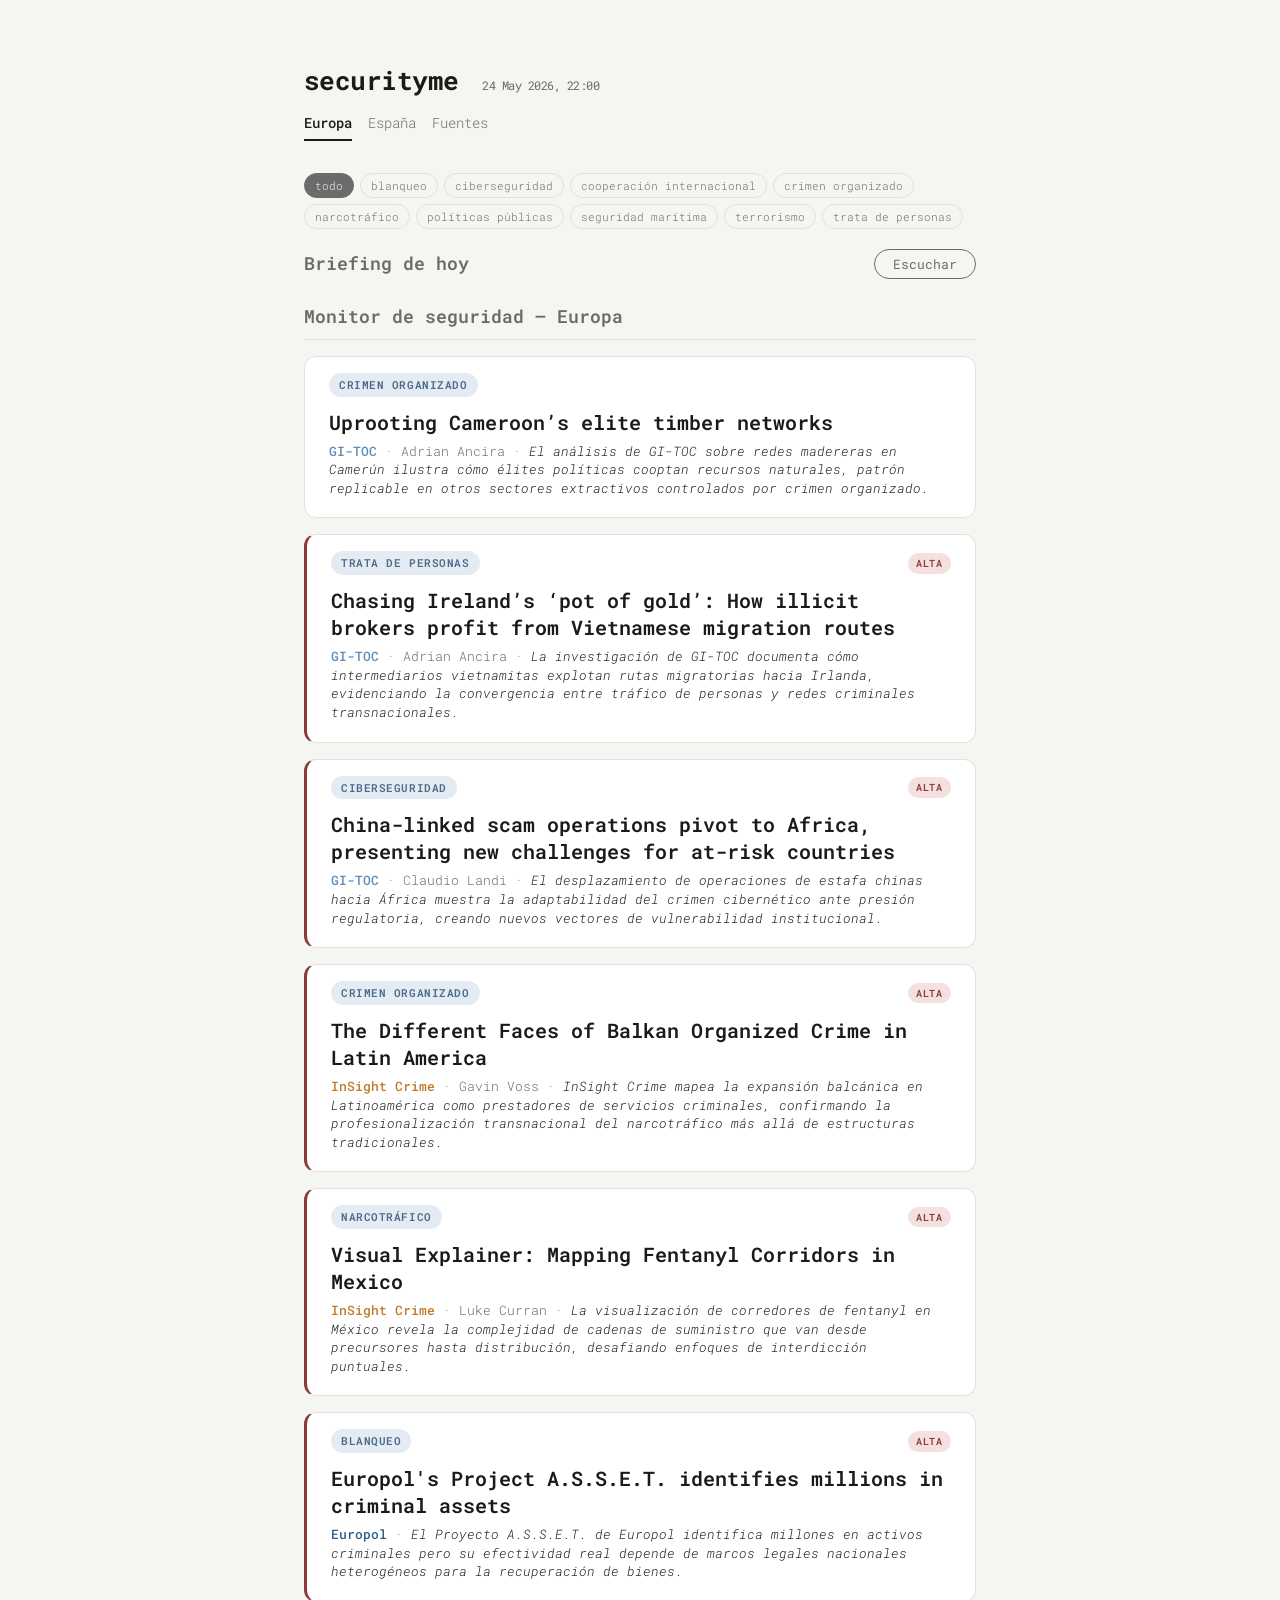
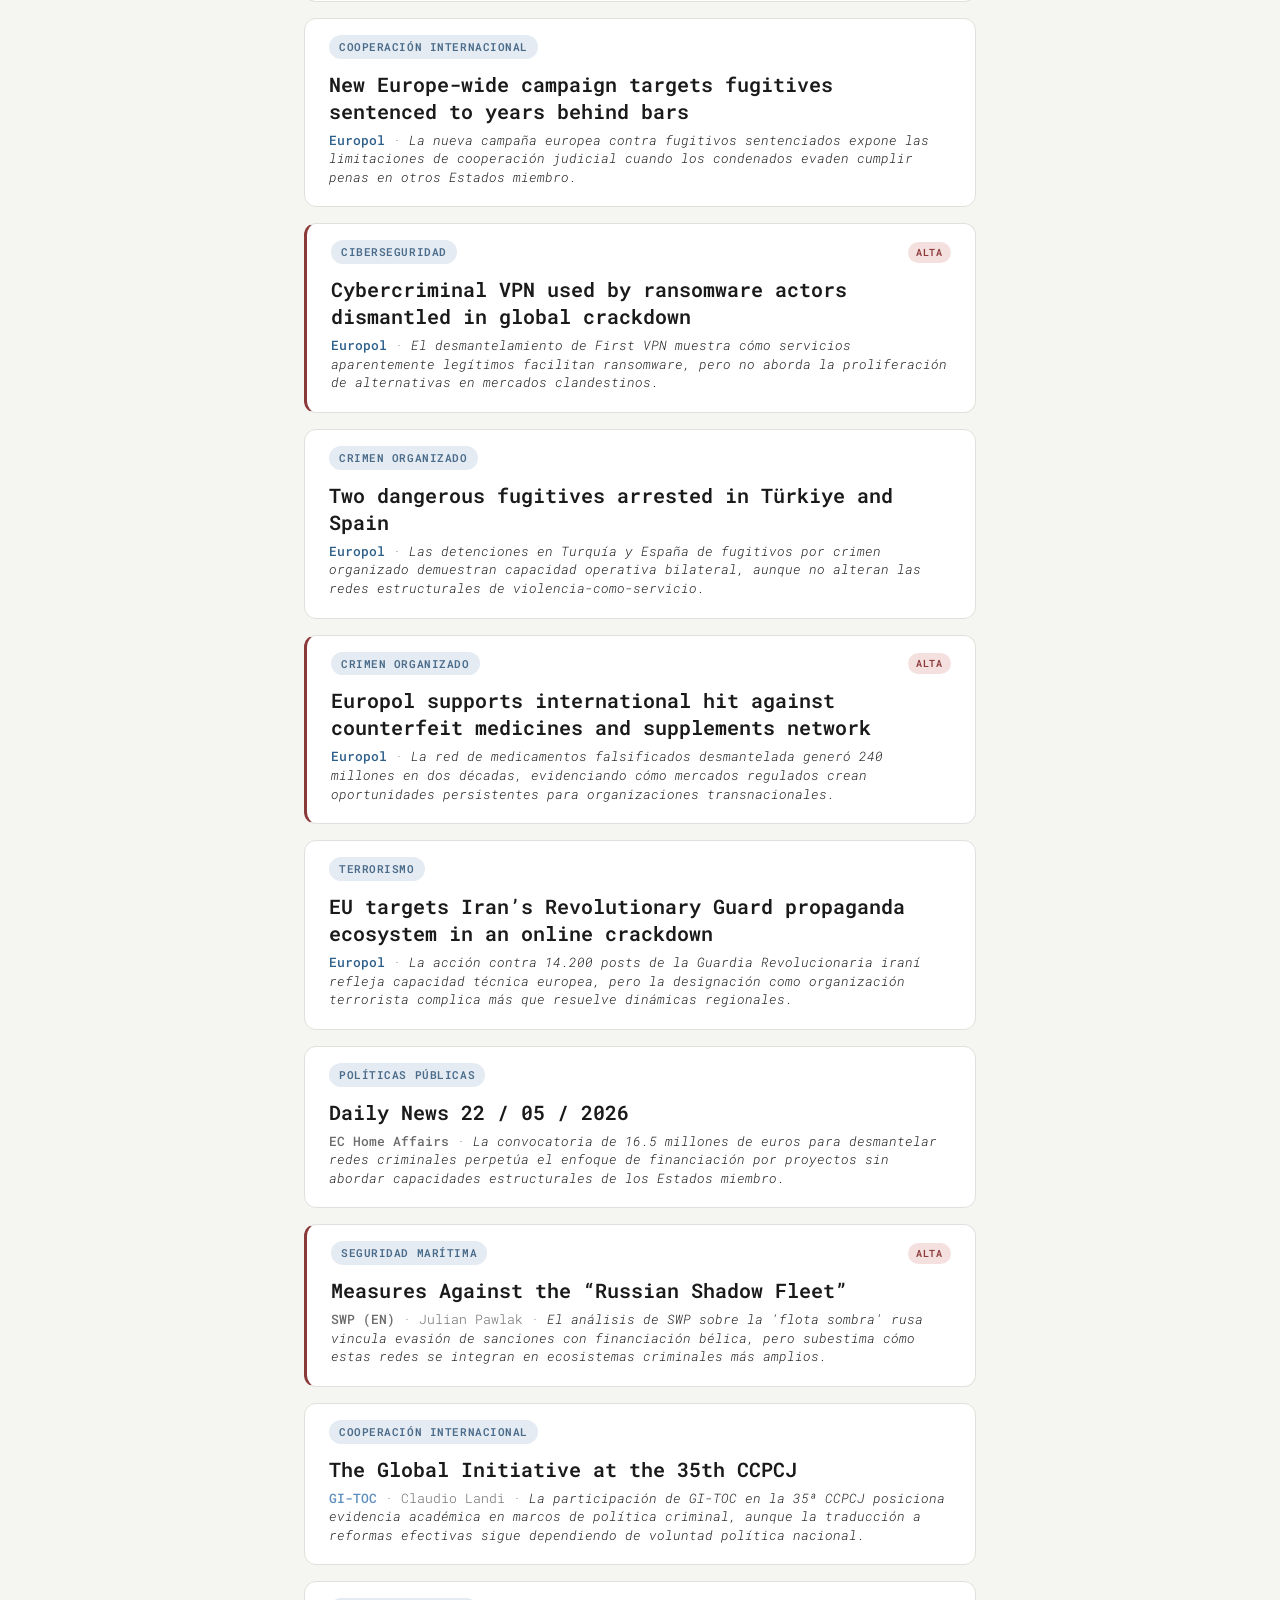
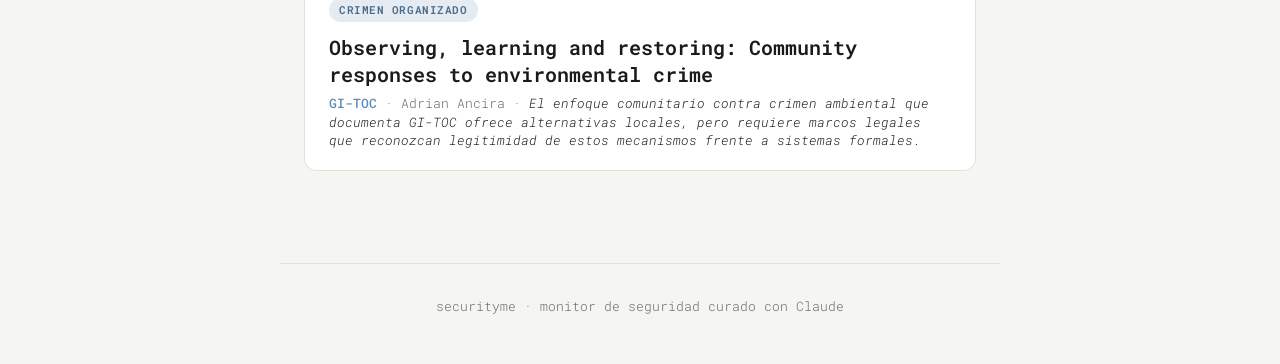
==== commit b9da6a76: "weekly: 2026-05-24 22:01 UTC" ====
--- a/docs/index.html
+++ b/docs/index.html
@@ -13,7 +13,7 @@
 </head>
 <body>
   <header>
-    <h1>securityme <span class="meta">17 May 2026, 22:00</span></h1>
+    <h1>securityme <span class="meta">24 May 2026, 22:00</span></h1>
     <nav class="page-nav">
       <a href="index.html" class="active">Europa</a>
       <a href="espana.html">España</a>
@@ -43,198 +43,228 @@
     <section>
       <h2 class="section-title">Monitor de seguridad — Europa</h2>
       
-      <article class="card card-compact" data-tag="narcotráfico">
+      <article class="card card-compact" data-tag="crimen organizado">
+        <div class="card-header">
+          <span class="tag">crimen organizado</span>
+          
+        </div>
+        <h2>
+          <a href="https://globalinitiative.net/analysis/uprooting-cameroons-elite-timber-networks/" target="_blank" rel="noopener">Uprooting Cameroon’s elite timber networks</a>
+        </h2>
+        <p class="source-reason">
+          <span class="src-label" data-source="GI-TOC">GI-TOC</span>
+           &middot; Adrian Ancira
+          &middot; <span class="reason">El análisis de GI-TOC sobre redes madereras en Camerún ilustra cómo élites políticas cooptan recursos naturales, patrón replicable en otros sectores extractivos controlados por crimen organizado.</span>
+        </p>
+      </article>
+      
+      <article class="card card-compact card-high" data-tag="trata de personas">
+        <div class="card-header">
+          <span class="tag">trata de personas</span>
+          <span class="relevance-badge">alta</span>
+        </div>
+        <h2>
+          <a href="https://globalinitiative.net/analysis/chasing-irelands-pot-of-gold-how-illicit-brokers-profit-from-vietnamese-migration-routes/" target="_blank" rel="noopener">Chasing Ireland’s ‘pot of gold’: How illicit brokers profit from Vietnamese migration routes</a>
+        </h2>
+        <p class="source-reason">
+          <span class="src-label" data-source="GI-TOC">GI-TOC</span>
+           &middot; Adrian Ancira
+          &middot; <span class="reason">La investigación de GI-TOC documenta cómo intermediarios vietnamitas explotan rutas migratorias hacia Irlanda, evidenciando la convergencia entre tráfico de personas y redes criminales transnacionales.</span>
+        </p>
+      </article>
+      
+      <article class="card card-compact card-high" data-tag="ciberseguridad">
+        <div class="card-header">
+          <span class="tag">ciberseguridad</span>
+          <span class="relevance-badge">alta</span>
+        </div>
+        <h2>
+          <a href="https://globalinitiative.net/analysis/china-linked-scam-operations-pivot-to-africa-presenting-new-challenges-for-at-risk-countries/" target="_blank" rel="noopener">China-linked scam operations pivot to Africa, presenting new challenges for at-risk countries</a>
+        </h2>
+        <p class="source-reason">
+          <span class="src-label" data-source="GI-TOC">GI-TOC</span>
+           &middot; Claudio Landi
+          &middot; <span class="reason">El desplazamiento de operaciones de estafa chinas hacia África muestra la adaptabilidad del crimen cibernético ante presión regulatoria, creando nuevos vectores de vulnerabilidad institucional.</span>
+        </p>
+      </article>
+      
+      <article class="card card-compact card-high" data-tag="crimen organizado">
+        <div class="card-header">
+          <span class="tag">crimen organizado</span>
+          <span class="relevance-badge">alta</span>
+        </div>
+        <h2>
+          <a href="https://insightcrime.org/news/different-faces-balkan-organized-crime-latin-america/" target="_blank" rel="noopener">The Different Faces of Balkan Organized Crime in Latin America</a>
+        </h2>
+        <p class="source-reason">
+          <span class="src-label" data-source="InSight Crime">InSight Crime</span>
+           &middot; Gavin Voss
+          &middot; <span class="reason">InSight Crime mapea la expansión balcánica en Latinoamérica como prestadores de servicios criminales, confirmando la profesionalización transnacional del narcotráfico más allá de estructuras tradicionales.</span>
+        </p>
+      </article>
+      
+      <article class="card card-compact card-high" data-tag="narcotráfico">
         <div class="card-header">
           <span class="tag">narcotráfico</span>
-          
-        </div>
-        <h2>
-          <a href="https://globalinitiative.net/analysis/turning-the-tide-together-confronting-the-pacific-methamphetamine-crisis/" target="_blank" rel="noopener">Turning the tide together: Confronting the Pacific methamphetamine crisis</a>
+          <span class="relevance-badge">alta</span>
+        </div>
+        <h2>
+          <a href="https://insightcrime.org/investigations/visual-explainer-mapping-fentanyl-corridors-mexico/" target="_blank" rel="noopener">Visual Explainer: Mapping Fentanyl Corridors in Mexico</a>
+        </h2>
+        <p class="source-reason">
+          <span class="src-label" data-source="InSight Crime">InSight Crime</span>
+           &middot; Luke Curran
+          &middot; <span class="reason">La visualización de corredores de fentanyl en México revela la complejidad de cadenas de suministro que van desde precursores hasta distribución, desafiando enfoques de interdicción puntuales.</span>
+        </p>
+      </article>
+      
+      <article class="card card-compact card-high" data-tag="blanqueo">
+        <div class="card-header">
+          <span class="tag">blanqueo</span>
+          <span class="relevance-badge">alta</span>
+        </div>
+        <h2>
+          <a href="https://www.europol.europa.eu/media-press/newsroom/news/europols-project-asset-identifies-millions-in-criminal-assets" target="_blank" rel="noopener">Europol's Project A.S.S.E.T. identifies millions in criminal assets</a>
+        </h2>
+        <p class="source-reason">
+          <span class="src-label" data-source="Europol">Europol</span>
+          
+          &middot; <span class="reason">El Proyecto A.S.S.E.T. de Europol identifica millones en activos criminales pero su efectividad real depende de marcos legales nacionales heterogéneos para la recuperación de bienes.</span>
+        </p>
+      </article>
+      
+      <article class="card card-compact" data-tag="cooperación internacional">
+        <div class="card-header">
+          <span class="tag">cooperación internacional</span>
+          
+        </div>
+        <h2>
+          <a href="https://www.europol.europa.eu/media-press/newsroom/news/new-europe-wide-campaign-targets-fugitives-sentenced-to-years-behind-bars" target="_blank" rel="noopener">New Europe-wide campaign targets fugitives sentenced to years behind bars</a>
+        </h2>
+        <p class="source-reason">
+          <span class="src-label" data-source="Europol">Europol</span>
+          
+          &middot; <span class="reason">La nueva campaña europea contra fugitivos sentenciados expone las limitaciones de cooperación judicial cuando los condenados evaden cumplir penas en otros Estados miembro.</span>
+        </p>
+      </article>
+      
+      <article class="card card-compact card-high" data-tag="ciberseguridad">
+        <div class="card-header">
+          <span class="tag">ciberseguridad</span>
+          <span class="relevance-badge">alta</span>
+        </div>
+        <h2>
+          <a href="https://www.europol.europa.eu/media-press/newsroom/news/cybercriminal-vpn-used-ransomware-actors-dismantled-in-global-crackdown" target="_blank" rel="noopener">Cybercriminal VPN used by ransomware actors dismantled in global crackdown</a>
+        </h2>
+        <p class="source-reason">
+          <span class="src-label" data-source="Europol">Europol</span>
+          
+          &middot; <span class="reason">El desmantelamiento de First VPN muestra cómo servicios aparentemente legítimos facilitan ransomware, pero no aborda la proliferación de alternativas en mercados clandestinos.</span>
+        </p>
+      </article>
+      
+      <article class="card card-compact" data-tag="crimen organizado">
+        <div class="card-header">
+          <span class="tag">crimen organizado</span>
+          
+        </div>
+        <h2>
+          <a href="https://www.europol.europa.eu/media-press/newsroom/news/two-dangerous-fugitives-arrested-in-turkiye-and-spain" target="_blank" rel="noopener">Two dangerous fugitives arrested in Türkiye and Spain</a>
+        </h2>
+        <p class="source-reason">
+          <span class="src-label" data-source="Europol">Europol</span>
+          
+          &middot; <span class="reason">Las detenciones en Turquía y España de fugitivos por crimen organizado demuestran capacidad operativa bilateral, aunque no alteran las redes estructurales de violencia-como-servicio.</span>
+        </p>
+      </article>
+      
+      <article class="card card-compact card-high" data-tag="crimen organizado">
+        <div class="card-header">
+          <span class="tag">crimen organizado</span>
+          <span class="relevance-badge">alta</span>
+        </div>
+        <h2>
+          <a href="https://www.europol.europa.eu/media-press/newsroom/news/europol-supports-international-hit-against-counterfeit-medicines-and-supplements-network" target="_blank" rel="noopener">Europol supports international hit against counterfeit medicines and supplements network</a>
+        </h2>
+        <p class="source-reason">
+          <span class="src-label" data-source="Europol">Europol</span>
+          
+          &middot; <span class="reason">La red de medicamentos falsificados desmantelada generó 240 millones en dos décadas, evidenciando cómo mercados regulados crean oportunidades persistentes para organizaciones transnacionales.</span>
+        </p>
+      </article>
+      
+      <article class="card card-compact" data-tag="terrorismo">
+        <div class="card-header">
+          <span class="tag">terrorismo</span>
+          
+        </div>
+        <h2>
+          <a href="https://www.europol.europa.eu/media-press/newsroom/news/eu-targets-iran-revolutionary-guard-propaganda-ecosystem-in-online-crackdown" target="_blank" rel="noopener">EU targets Iran’s Revolutionary Guard propaganda ecosystem in an online crackdown</a>
+        </h2>
+        <p class="source-reason">
+          <span class="src-label" data-source="Europol">Europol</span>
+          
+          &middot; <span class="reason">La acción contra 14.200 posts de la Guardia Revolucionaria iraní refleja capacidad técnica europea, pero la designación como organización terrorista complica más que resuelve dinámicas regionales.</span>
+        </p>
+      </article>
+      
+      <article class="card card-compact" data-tag="políticas públicas">
+        <div class="card-header">
+          <span class="tag">políticas públicas</span>
+          
+        </div>
+        <h2>
+          <a href="https://ec.europa.eu/commission/presscorner/detail/en/mex_26_1146" target="_blank" rel="noopener">Daily News 22 / 05 / 2026</a>
+        </h2>
+        <p class="source-reason">
+          <span class="src-label" data-source="EC Home Affairs">EC Home Affairs</span>
+          
+          &middot; <span class="reason">La convocatoria de 16.5 millones de euros para desmantelar redes criminales perpetúa el enfoque de financiación por proyectos sin abordar capacidades estructurales de los Estados miembro.</span>
+        </p>
+      </article>
+      
+      <article class="card card-compact card-high" data-tag="seguridad marítima">
+        <div class="card-header">
+          <span class="tag">seguridad marítima</span>
+          <span class="relevance-badge">alta</span>
+        </div>
+        <h2>
+          <a href="https://www.swp-berlin.org/en/publication/measures-against-the-russian-shadow-fleet" target="_blank" rel="noopener">Measures Against the “Russian Shadow Fleet”</a>
+        </h2>
+        <p class="source-reason">
+          <span class="src-label" data-source="SWP (EN)">SWP (EN)</span>
+           &middot; Julian Pawlak
+          &middot; <span class="reason">El análisis de SWP sobre la 'flota sombra' rusa vincula evasión de sanciones con financiación bélica, pero subestima cómo estas redes se integran en ecosistemas criminales más amplios.</span>
+        </p>
+      </article>
+      
+      <article class="card card-compact" data-tag="cooperación internacional">
+        <div class="card-header">
+          <span class="tag">cooperación internacional</span>
+          
+        </div>
+        <h2>
+          <a href="https://globalinitiative.net/analysis/gitoc-35th-ccpcj/" target="_blank" rel="noopener">The Global Initiative at the 35th CCPCJ</a>
         </h2>
         <p class="source-reason">
           <span class="src-label" data-source="GI-TOC">GI-TOC</span>
            &middot; Claudio Landi
-          &middot; <span class="reason">GI-TOC documenta la crisis de metanfetaminas en el Pacífico pero la conexión con redes europeas de precursores químicos permanece subanalizada.</span>
-        </p>
-      </article>
-      
-      <article class="card card-compact card-high" data-tag="seguridad marítima">
-        <div class="card-header">
-          <span class="tag">seguridad marítima</span>
-          <span class="relevance-badge">alta</span>
-        </div>
-        <h2>
-          <a href="https://globalinitiative.net/analysis/a-smuggling-route-reawakens-movement-surges-between-eastern-libya-and-crete/" target="_blank" rel="noopener">A smuggling route reawakens: Movement surges between eastern Libya and Crete</a>
-        </h2>
-        <p class="source-reason">
-          <span class="src-label" data-source="GI-TOC">GI-TOC</span>
-           &middot; Claudio Landi
-          &middot; <span class="reason">El resurgimiento de la ruta Libia-Creta ilustra cómo la inestabilidad libia redefine constantemente los corredores de tráfico hacia Europa.</span>
-        </p>
-      </article>
-      
-      <article class="card card-compact card-high" data-tag="narcotráfico">
-        <div class="card-header">
-          <span class="tag">narcotráfico</span>
-          <span class="relevance-badge">alta</span>
-        </div>
-        <h2>
-          <a href="https://insightcrime.org/news/what-spains-record-cocaine-bust-says-about-the-drug-trade/" target="_blank" rel="noopener">What Spain’s Record Cocaine Bust Says About the Drug Trade</a>
-        </h2>
-        <p class="source-reason">
-          <span class="src-label" data-source="InSight Crime">InSight Crime</span>
-           &middot; Beatriz Vicent Fernández
-          &middot; <span class="reason">La incautación récord en España refleja cambios en las cadenas de suministro de cocaína pero no altera la tendencia ascendente del volumen total.</span>
-        </p>
-      </article>
-      
-      <article class="card card-compact" data-tag="blanqueo">
-        <div class="card-header">
-          <span class="tag">blanqueo</span>
-          
-        </div>
-        <h2>
-          <a href="https://insightcrime.org/news/how-ai-illuminated-tren-de-araguas-money-laundering-methods/" target="_blank" rel="noopener">How AI Illuminated Tren de Aragua’s Money Laundering Methods</a>
-        </h2>
-        <p class="source-reason">
-          <span class="src-label" data-source="InSight Crime">InSight Crime</span>
-           &middot; Venezuela Investigative Unit
-          &middot; <span class="reason">El uso de IA para rastrear blanqueo del Tren de Aragua demuestra innovación metodológica pero plantea interrogantes sobre privacidad y sesgo algorítmico.</span>
-        </p>
-      </article>
-      
-      <article class="card card-compact" data-tag="cooperación internacional">
-        <div class="card-header">
-          <span class="tag">cooperación internacional</span>
-          
-        </div>
-        <h2>
-          <a href="https://insightcrime.org/news/meet-the-first-costa-ricans-to-be-extradited-on-drug-charges-to-the-us/" target="_blank" rel="noopener">Meet the First Costa Ricans to Be Extradited on Drug Charges to the US</a>
-        </h2>
-        <p class="source-reason">
-          <span class="src-label" data-source="InSight Crime">InSight Crime</span>
-           &middot; Deborah Bonello
-          &middot; <span class="reason">Las primeras extradiciones costarricenses a EEUU por drogas marcan un precedente que tensiona la soberanía judicial centroamericana.</span>
-        </p>
-      </article>
-      
-      <article class="card card-compact card-high" data-tag="blanqueo">
-        <div class="card-header">
-          <span class="tag">blanqueo</span>
-          <span class="relevance-badge">alta</span>
-        </div>
-        <h2>
-          <a href="https://insightcrime.org/news/tren-de-aragua-money-laundering-schemes-reveal-factions-ongoing-refinement/" target="_blank" rel="noopener">How Tren de Aragua’s Expansion Sparked Financial Evolution</a>
-        </h2>
-        <p class="source-reason">
-          <span class="src-label" data-source="InSight Crime">InSight Crime</span>
-           &middot; Venezuela Investigative Unit
-          &middot; <span class="reason">La evolución financiera del Tren de Aragua en Chile evidencia cómo la expansión territorial impulsa sofisticación en blanqueo de capitales.</span>
-        </p>
-      </article>
-      
-      <article class="card card-compact card-high" data-tag="crimen organizado">
-        <div class="card-header">
-          <span class="tag">crimen organizado</span>
-          <span class="relevance-badge">alta</span>
-        </div>
-        <h2>
-          <a href="https://www.europol.europa.eu/media-press/newsroom/news/swedish-fugitive-arrested-new-otf-grimm-targets-added-to-eu-most-wanted" target="_blank" rel="noopener">Swedish fugitive arrested as new OTF GRIMM targets added to EU Most Wanted</a>
-        </h2>
-        <p class="source-reason">
-          <span class="src-label" data-source="Europol">Europol</span>
-          
-          &middot; <span class="reason">La captura de un fugitivo sueco vinculado a Foxtrot confirma la transnacionalización de redes criminales escandinavas pero no aborda las causas estructurales.</span>
-        </p>
-      </article>
-      
-      <article class="card card-compact" data-tag="cooperación internacional">
-        <div class="card-header">
-          <span class="tag">cooperación internacional</span>
-          
-        </div>
-        <h2>
-          <a href="https://www.europol.europa.eu/media-press/newsroom/news/eu-most-wanted-platform-helps-locate-hungarian-child-abuser-hiding-in-spain" target="_blank" rel="noopener">EU Most Wanted platform helps locate Hungarian child abuser hiding in Spain</a>
-        </h2>
-        <p class="source-reason">
-          <span class="src-label" data-source="Europol">Europol</span>
-          
-          &middot; <span class="reason">La plataforma EU Most Wanted demuestra eficacia operativa pero su impacto en la prevención sistémica del abuso infantil permanece sin evaluar.</span>
-        </p>
-      </article>
-      
-      <article class="card card-compact card-high" data-tag="seguridad fronteriza">
-        <div class="card-header">
-          <span class="tag">seguridad fronteriza</span>
-          <span class="relevance-badge">alta</span>
-        </div>
-        <h2>
-          <a href="https://www.frontex.europa.eu/media-centre/news/news-release/frontex-irregular-border-crossings-into-the-eu-down-40-in-the-first-four-months-of-2026-MwZAin" target="_blank" rel="noopener">Frontex: Irregular border crossings into the EU down 40% in the first four months of 2026</a>
-        </h2>
-        <p class="source-reason">
-          <span class="src-label" data-source="Frontex">Frontex</span>
-          
-          &middot; <span class="reason">La reducción del 40% en cruces fronterizos irregulares sugiere efectividad de controles pero no clarifica si refleja desplazamiento de rutas o reducción real.</span>
-        </p>
-      </article>
-      
-      <article class="card card-compact" data-tag="geopolítica">
-        <div class="card-header">
-          <span class="tag">geopolítica</span>
-          
-        </div>
-        <h2>
-          <a href="https://www.swp-berlin.org/en/publication/the-destabilising-role-of-the-united-arab-emirates-in-african-conflicts" target="_blank" rel="noopener">The Destabilising Role of the United Arab Emirates in African Conflicts</a>
-        </h2>
-        <p class="source-reason">
-          <span class="src-label" data-source="SWP (EN)">SWP (EN)</span>
-           &middot; Gerrit Kurtz; Wolfram Lacher; Stephan Roll
-          &middot; <span class="reason">El análisis de SWP sobre UAE en conflictos africanos ignora cómo estas dinámicas afectan rutas de tráfico hacia Europa vía África Oriental.</span>
-        </p>
-      </article>
-      
-      <article class="card card-compact" data-tag="reforma penal">
-        <div class="card-header">
-          <span class="tag">reforma penal</span>
-          
-        </div>
-        <h2>
-          <a href="https://www.rand.org/pubs/research_reports/RRA4694-1.html" target="_blank" rel="noopener">Outcome Evaluation of Los Angeles County’s Juvenile Justice Client Assessment Recommendation and Evaluation (CARE) Program</a>
-        </h2>
-        <p class="source-reason">
-          <span class="src-label" data-source="RAND Research Reports">RAND Research Reports</span>
-           &middot; Laura Whitaker
-          &middot; <span class="reason">La evaluación del programa CARE en Los Angeles aporta evidencia sobre justicia juvenil restaurativa pero su aplicabilidad europea requiere adaptación contextual.</span>
-        </p>
-      </article>
-      
-      <article class="card card-compact card-high" data-tag="geopolítica">
-        <div class="card-header">
-          <span class="tag">geopolítica</span>
-          <span class="relevance-badge">alta</span>
-        </div>
-        <h2>
-          <a href="https://www.rand.org/pubs/commentary/2026/04/russian-private-military-companies-may-become-a-security.html" target="_blank" rel="noopener">Russian Private Military Companies May Become a Security Threat to Their Hosts in Africa</a>
-        </h2>
-        <p class="source-reason">
-          <span class="src-label" data-source="RAND Commentary">RAND Commentary</span>
-          
-          &middot; <span class="reason">RAND identifica amenazas de PMCs rusas en África pero subestima su rol en facilitación de rutas de narcotráfico transaharianas hacia Europa.</span>
-        </p>
-      </article>
-      
-      <article class="card card-compact" data-tag="ciberseguridad">
-        <div class="card-header">
-          <span class="tag">ciberseguridad</span>
-          
-        </div>
-        <h2>
-          <a href="https://www.rand.org/pubs/commentary/2026/03/gamification-of-narrative-language-and-grassroot-cognitive.html" target="_blank" rel="noopener">Gamification of Narrative Language and Grassroot Cognitive Warfare</a>
-        </h2>
-        <p class="source-reason">
-          <span class="src-label" data-source="RAND Commentary">RAND Commentary</span>
-          
-          &middot; <span class="reason">El análisis de RAND sobre guerra cognitiva gamificada aborda narrativas pero omite su aplicación práctica por redes criminales para reclutar y operar.</span>
+          &middot; <span class="reason">La participación de GI-TOC en la 35ª CCPCJ posiciona evidencia académica en marcos de política criminal, aunque la traducción a reformas efectivas sigue dependiendo de voluntad política nacional.</span>
+        </p>
+      </article>
+      
+      <article class="card card-compact" data-tag="crimen organizado">
+        <div class="card-header">
+          <span class="tag">crimen organizado</span>
+          
+        </div>
+        <h2>
+          <a href="https://globalinitiative.net/analysis/observing-learning-and-restoring-ecosolvers/" target="_blank" rel="noopener">Observing, learning and restoring: Community responses to environmental crime</a>
+        </h2>
+        <p class="source-reason">
+          <span class="src-label" data-source="GI-TOC">GI-TOC</span>
+           &middot; Adrian Ancira
+          &middot; <span class="reason">El enfoque comunitario contra crimen ambiental que documenta GI-TOC ofrece alternativas locales, pero requiere marcos legales que reconozcan legitimidad de estos mecanismos frente a sistemas formales.</span>
         </p>
       </article>
       
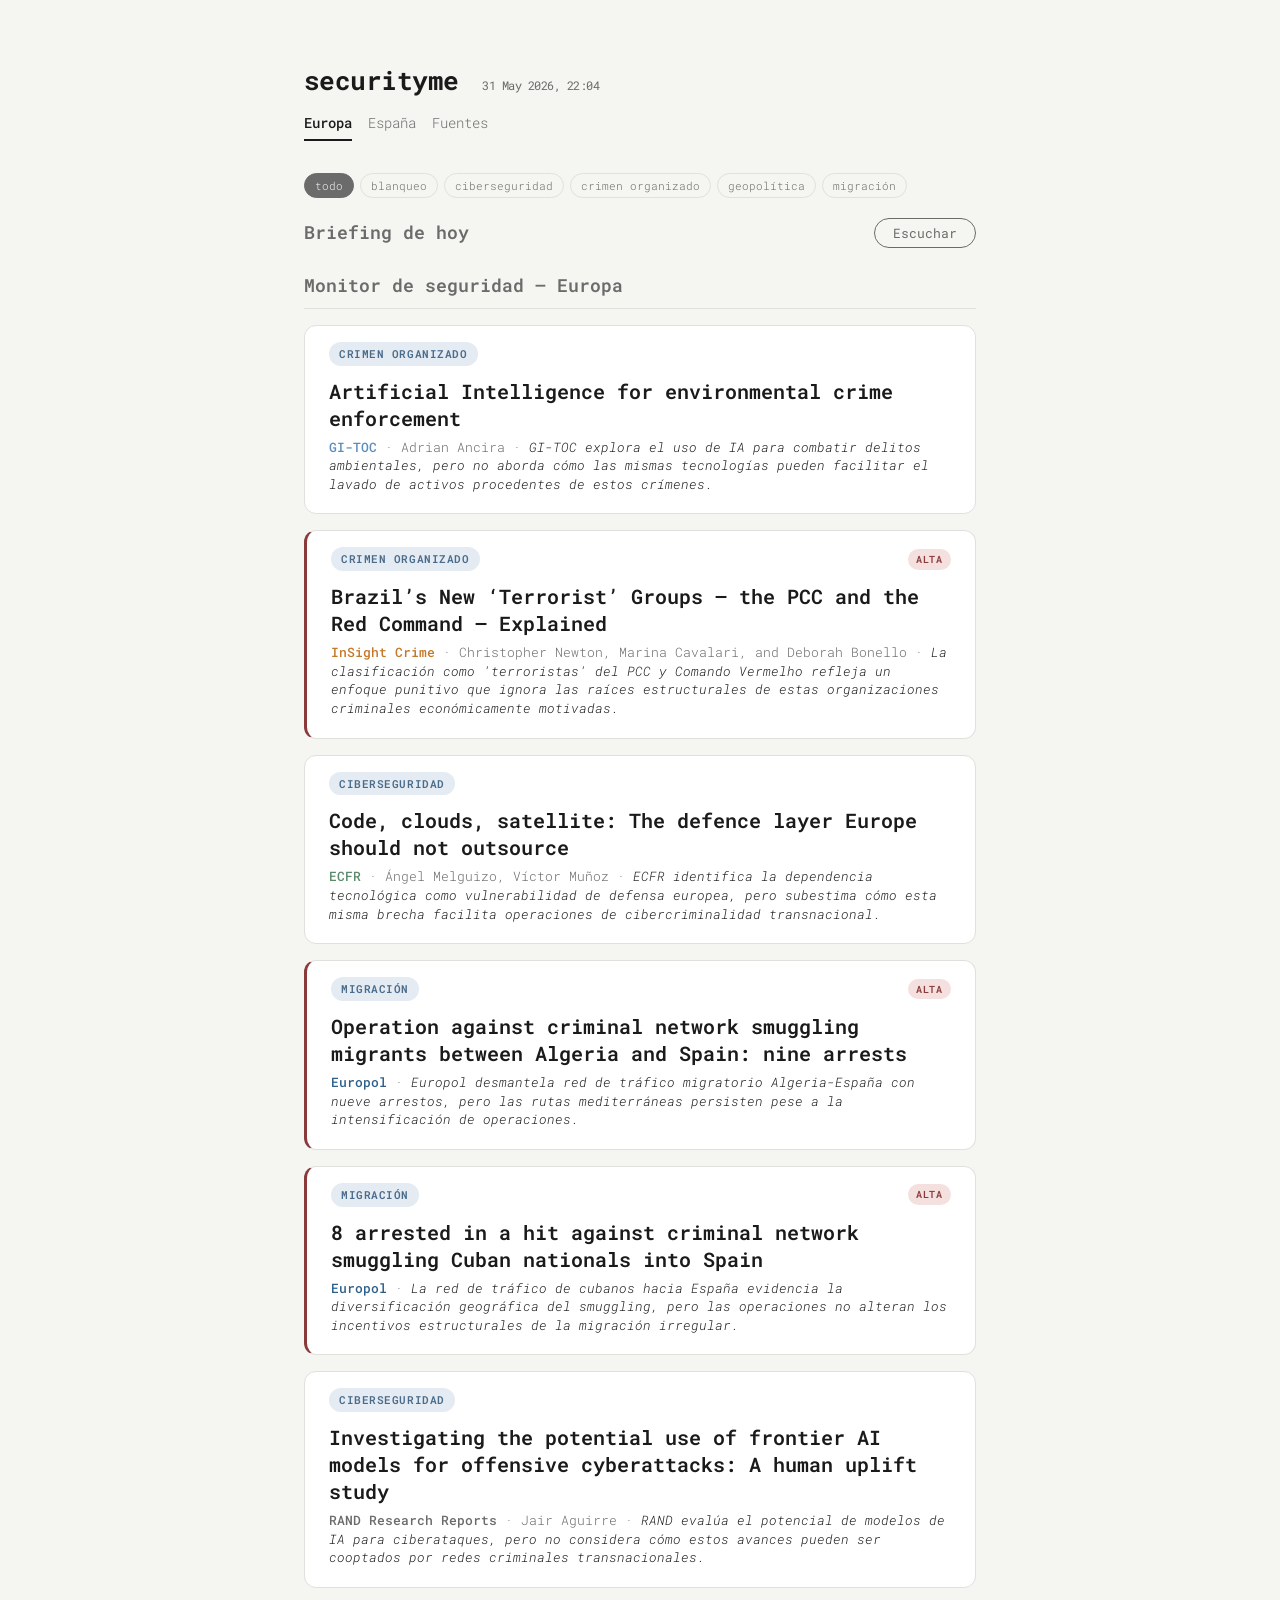
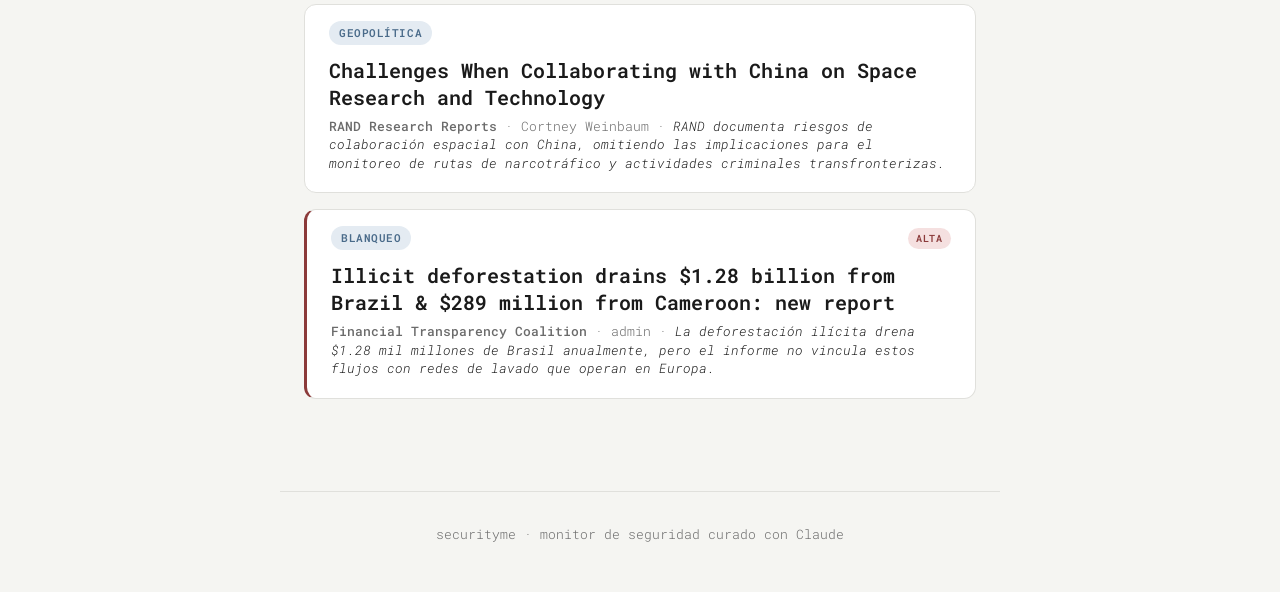
==== commit b110f982: "weekly: 2026-05-31 22:05 UTC" ====
--- a/docs/index.html
+++ b/docs/index.html
@@ -13,7 +13,7 @@
 </head>
 <body>
   <header>
-    <h1>securityme <span class="meta">24 May 2026, 22:00</span></h1>
+    <h1>securityme <span class="meta">31 May 2026, 22:04</span></h1>
     <nav class="page-nav">
       <a href="index.html" class="active">Europa</a>
       <a href="espana.html">España</a>
@@ -49,72 +49,102 @@
           
         </div>
         <h2>
-          <a href="https://globalinitiative.net/analysis/uprooting-cameroons-elite-timber-networks/" target="_blank" rel="noopener">Uprooting Cameroon’s elite timber networks</a>
+          <a href="https://globalinitiative.net/analysis/artificial-intelligence-for-environmental-crime-enforcement/" target="_blank" rel="noopener">Artificial Intelligence for environmental crime enforcement</a>
         </h2>
         <p class="source-reason">
           <span class="src-label" data-source="GI-TOC">GI-TOC</span>
            &middot; Adrian Ancira
-          &middot; <span class="reason">El análisis de GI-TOC sobre redes madereras en Camerún ilustra cómo élites políticas cooptan recursos naturales, patrón replicable en otros sectores extractivos controlados por crimen organizado.</span>
-        </p>
-      </article>
-      
-      <article class="card card-compact card-high" data-tag="trata de personas">
-        <div class="card-header">
-          <span class="tag">trata de personas</span>
-          <span class="relevance-badge">alta</span>
-        </div>
-        <h2>
-          <a href="https://globalinitiative.net/analysis/chasing-irelands-pot-of-gold-how-illicit-brokers-profit-from-vietnamese-migration-routes/" target="_blank" rel="noopener">Chasing Ireland’s ‘pot of gold’: How illicit brokers profit from Vietnamese migration routes</a>
-        </h2>
-        <p class="source-reason">
-          <span class="src-label" data-source="GI-TOC">GI-TOC</span>
-           &middot; Adrian Ancira
-          &middot; <span class="reason">La investigación de GI-TOC documenta cómo intermediarios vietnamitas explotan rutas migratorias hacia Irlanda, evidenciando la convergencia entre tráfico de personas y redes criminales transnacionales.</span>
-        </p>
-      </article>
-      
-      <article class="card card-compact card-high" data-tag="ciberseguridad">
+          &middot; <span class="reason">GI-TOC explora el uso de IA para combatir delitos ambientales, pero no aborda cómo las mismas tecnologías pueden facilitar el lavado de activos procedentes de estos crímenes.</span>
+        </p>
+      </article>
+      
+      <article class="card card-compact card-high" data-tag="crimen organizado">
+        <div class="card-header">
+          <span class="tag">crimen organizado</span>
+          <span class="relevance-badge">alta</span>
+        </div>
+        <h2>
+          <a href="https://insightcrime.org/news/brazil-terrorist-groups-pcc-red-command-explained/" target="_blank" rel="noopener">Brazil’s New ‘Terrorist’ Groups – the PCC and the Red Command – Explained</a>
+        </h2>
+        <p class="source-reason">
+          <span class="src-label" data-source="InSight Crime">InSight Crime</span>
+           &middot; Christopher Newton, Marina Cavalari, and Deborah Bonello
+          &middot; <span class="reason">La clasificación como 'terroristas' del PCC y Comando Vermelho refleja un enfoque punitivo que ignora las raíces estructurales de estas organizaciones criminales económicamente motivadas.</span>
+        </p>
+      </article>
+      
+      <article class="card card-compact" data-tag="ciberseguridad">
         <div class="card-header">
           <span class="tag">ciberseguridad</span>
-          <span class="relevance-badge">alta</span>
-        </div>
-        <h2>
-          <a href="https://globalinitiative.net/analysis/china-linked-scam-operations-pivot-to-africa-presenting-new-challenges-for-at-risk-countries/" target="_blank" rel="noopener">China-linked scam operations pivot to Africa, presenting new challenges for at-risk countries</a>
-        </h2>
-        <p class="source-reason">
-          <span class="src-label" data-source="GI-TOC">GI-TOC</span>
-           &middot; Claudio Landi
-          &middot; <span class="reason">El desplazamiento de operaciones de estafa chinas hacia África muestra la adaptabilidad del crimen cibernético ante presión regulatoria, creando nuevos vectores de vulnerabilidad institucional.</span>
-        </p>
-      </article>
-      
-      <article class="card card-compact card-high" data-tag="crimen organizado">
-        <div class="card-header">
-          <span class="tag">crimen organizado</span>
-          <span class="relevance-badge">alta</span>
-        </div>
-        <h2>
-          <a href="https://insightcrime.org/news/different-faces-balkan-organized-crime-latin-america/" target="_blank" rel="noopener">The Different Faces of Balkan Organized Crime in Latin America</a>
-        </h2>
-        <p class="source-reason">
-          <span class="src-label" data-source="InSight Crime">InSight Crime</span>
-           &middot; Gavin Voss
-          &middot; <span class="reason">InSight Crime mapea la expansión balcánica en Latinoamérica como prestadores de servicios criminales, confirmando la profesionalización transnacional del narcotráfico más allá de estructuras tradicionales.</span>
-        </p>
-      </article>
-      
-      <article class="card card-compact card-high" data-tag="narcotráfico">
-        <div class="card-header">
-          <span class="tag">narcotráfico</span>
-          <span class="relevance-badge">alta</span>
-        </div>
-        <h2>
-          <a href="https://insightcrime.org/investigations/visual-explainer-mapping-fentanyl-corridors-mexico/" target="_blank" rel="noopener">Visual Explainer: Mapping Fentanyl Corridors in Mexico</a>
-        </h2>
-        <p class="source-reason">
-          <span class="src-label" data-source="InSight Crime">InSight Crime</span>
-           &middot; Luke Curran
-          &middot; <span class="reason">La visualización de corredores de fentanyl en México revela la complejidad de cadenas de suministro que van desde precursores hasta distribución, desafiando enfoques de interdicción puntuales.</span>
+          
+        </div>
+        <h2>
+          <a href="https://ecfr.eu/article/code-clouds-satellite-the-defence-layer-europe-should-not-outsource/" target="_blank" rel="noopener">Code, clouds, satellite: The defence layer Europe should not outsource</a>
+        </h2>
+        <p class="source-reason">
+          <span class="src-label" data-source="ECFR">ECFR</span>
+           &middot; &Aacute;ngel Melguizo, V&iacute;ctor Mu&ntilde;oz
+          &middot; <span class="reason">ECFR identifica la dependencia tecnológica como vulnerabilidad de defensa europea, pero subestima cómo esta misma brecha facilita operaciones de cibercriminalidad transnacional.</span>
+        </p>
+      </article>
+      
+      <article class="card card-compact card-high" data-tag="migración">
+        <div class="card-header">
+          <span class="tag">migración</span>
+          <span class="relevance-badge">alta</span>
+        </div>
+        <h2>
+          <a href="https://www.europol.europa.eu/media-press/newsroom/news/operation-against-criminal-network-smuggling-migrants-between-algeria-and-spain-nine-arrests" target="_blank" rel="noopener">Operation against criminal network smuggling migrants between Algeria and Spain: nine arrests</a>
+        </h2>
+        <p class="source-reason">
+          <span class="src-label" data-source="Europol">Europol</span>
+          
+          &middot; <span class="reason">Europol desmantela red de tráfico migratorio Algeria-España con nueve arrestos, pero las rutas mediterráneas persisten pese a la intensificación de operaciones.</span>
+        </p>
+      </article>
+      
+      <article class="card card-compact card-high" data-tag="migración">
+        <div class="card-header">
+          <span class="tag">migración</span>
+          <span class="relevance-badge">alta</span>
+        </div>
+        <h2>
+          <a href="https://www.europol.europa.eu/media-press/newsroom/news/8-arrested-in-hit-against-criminal-network-smuggling-cuban-nationals-spain" target="_blank" rel="noopener">8 arrested in a hit against criminal network smuggling Cuban nationals into Spain</a>
+        </h2>
+        <p class="source-reason">
+          <span class="src-label" data-source="Europol">Europol</span>
+          
+          &middot; <span class="reason">La red de tráfico de cubanos hacia España evidencia la diversificación geográfica del smuggling, pero las operaciones no alteran los incentivos estructurales de la migración irregular.</span>
+        </p>
+      </article>
+      
+      <article class="card card-compact" data-tag="ciberseguridad">
+        <div class="card-header">
+          <span class="tag">ciberseguridad</span>
+          
+        </div>
+        <h2>
+          <a href="https://www.rand.org/pubs/research_reports/RRA3892-1.html" target="_blank" rel="noopener">Investigating the potential use of frontier AI models for offensive cyberattacks: A human uplift study</a>
+        </h2>
+        <p class="source-reason">
+          <span class="src-label" data-source="RAND Research Reports">RAND Research Reports</span>
+           &middot; Jair Aguirre
+          &middot; <span class="reason">RAND evalúa el potencial de modelos de IA para ciberataques, pero no considera cómo estos avances pueden ser cooptados por redes criminales transnacionales.</span>
+        </p>
+      </article>
+      
+      <article class="card card-compact" data-tag="geopolítica">
+        <div class="card-header">
+          <span class="tag">geopolítica</span>
+          
+        </div>
+        <h2>
+          <a href="https://www.rand.org/pubs/research_reports/RRA4104-2.html" target="_blank" rel="noopener">Challenges When Collaborating with China on Space Research and Technology</a>
+        </h2>
+        <p class="source-reason">
+          <span class="src-label" data-source="RAND Research Reports">RAND Research Reports</span>
+           &middot; Cortney Weinbaum
+          &middot; <span class="reason">RAND documenta riesgos de colaboración espacial con China, omitiendo las implicaciones para el monitoreo de rutas de narcotráfico y actividades criminales transfronterizas.</span>
         </p>
       </article>
       
@@ -124,147 +154,12 @@
           <span class="relevance-badge">alta</span>
         </div>
         <h2>
-          <a href="https://www.europol.europa.eu/media-press/newsroom/news/europols-project-asset-identifies-millions-in-criminal-assets" target="_blank" rel="noopener">Europol's Project A.S.S.E.T. identifies millions in criminal assets</a>
-        </h2>
-        <p class="source-reason">
-          <span class="src-label" data-source="Europol">Europol</span>
-          
-          &middot; <span class="reason">El Proyecto A.S.S.E.T. de Europol identifica millones en activos criminales pero su efectividad real depende de marcos legales nacionales heterogéneos para la recuperación de bienes.</span>
-        </p>
-      </article>
-      
-      <article class="card card-compact" data-tag="cooperación internacional">
-        <div class="card-header">
-          <span class="tag">cooperación internacional</span>
-          
-        </div>
-        <h2>
-          <a href="https://www.europol.europa.eu/media-press/newsroom/news/new-europe-wide-campaign-targets-fugitives-sentenced-to-years-behind-bars" target="_blank" rel="noopener">New Europe-wide campaign targets fugitives sentenced to years behind bars</a>
-        </h2>
-        <p class="source-reason">
-          <span class="src-label" data-source="Europol">Europol</span>
-          
-          &middot; <span class="reason">La nueva campaña europea contra fugitivos sentenciados expone las limitaciones de cooperación judicial cuando los condenados evaden cumplir penas en otros Estados miembro.</span>
-        </p>
-      </article>
-      
-      <article class="card card-compact card-high" data-tag="ciberseguridad">
-        <div class="card-header">
-          <span class="tag">ciberseguridad</span>
-          <span class="relevance-badge">alta</span>
-        </div>
-        <h2>
-          <a href="https://www.europol.europa.eu/media-press/newsroom/news/cybercriminal-vpn-used-ransomware-actors-dismantled-in-global-crackdown" target="_blank" rel="noopener">Cybercriminal VPN used by ransomware actors dismantled in global crackdown</a>
-        </h2>
-        <p class="source-reason">
-          <span class="src-label" data-source="Europol">Europol</span>
-          
-          &middot; <span class="reason">El desmantelamiento de First VPN muestra cómo servicios aparentemente legítimos facilitan ransomware, pero no aborda la proliferación de alternativas en mercados clandestinos.</span>
-        </p>
-      </article>
-      
-      <article class="card card-compact" data-tag="crimen organizado">
-        <div class="card-header">
-          <span class="tag">crimen organizado</span>
-          
-        </div>
-        <h2>
-          <a href="https://www.europol.europa.eu/media-press/newsroom/news/two-dangerous-fugitives-arrested-in-turkiye-and-spain" target="_blank" rel="noopener">Two dangerous fugitives arrested in Türkiye and Spain</a>
-        </h2>
-        <p class="source-reason">
-          <span class="src-label" data-source="Europol">Europol</span>
-          
-          &middot; <span class="reason">Las detenciones en Turquía y España de fugitivos por crimen organizado demuestran capacidad operativa bilateral, aunque no alteran las redes estructurales de violencia-como-servicio.</span>
-        </p>
-      </article>
-      
-      <article class="card card-compact card-high" data-tag="crimen organizado">
-        <div class="card-header">
-          <span class="tag">crimen organizado</span>
-          <span class="relevance-badge">alta</span>
-        </div>
-        <h2>
-          <a href="https://www.europol.europa.eu/media-press/newsroom/news/europol-supports-international-hit-against-counterfeit-medicines-and-supplements-network" target="_blank" rel="noopener">Europol supports international hit against counterfeit medicines and supplements network</a>
-        </h2>
-        <p class="source-reason">
-          <span class="src-label" data-source="Europol">Europol</span>
-          
-          &middot; <span class="reason">La red de medicamentos falsificados desmantelada generó 240 millones en dos décadas, evidenciando cómo mercados regulados crean oportunidades persistentes para organizaciones transnacionales.</span>
-        </p>
-      </article>
-      
-      <article class="card card-compact" data-tag="terrorismo">
-        <div class="card-header">
-          <span class="tag">terrorismo</span>
-          
-        </div>
-        <h2>
-          <a href="https://www.europol.europa.eu/media-press/newsroom/news/eu-targets-iran-revolutionary-guard-propaganda-ecosystem-in-online-crackdown" target="_blank" rel="noopener">EU targets Iran’s Revolutionary Guard propaganda ecosystem in an online crackdown</a>
-        </h2>
-        <p class="source-reason">
-          <span class="src-label" data-source="Europol">Europol</span>
-          
-          &middot; <span class="reason">La acción contra 14.200 posts de la Guardia Revolucionaria iraní refleja capacidad técnica europea, pero la designación como organización terrorista complica más que resuelve dinámicas regionales.</span>
-        </p>
-      </article>
-      
-      <article class="card card-compact" data-tag="políticas públicas">
-        <div class="card-header">
-          <span class="tag">políticas públicas</span>
-          
-        </div>
-        <h2>
-          <a href="https://ec.europa.eu/commission/presscorner/detail/en/mex_26_1146" target="_blank" rel="noopener">Daily News 22 / 05 / 2026</a>
-        </h2>
-        <p class="source-reason">
-          <span class="src-label" data-source="EC Home Affairs">EC Home Affairs</span>
-          
-          &middot; <span class="reason">La convocatoria de 16.5 millones de euros para desmantelar redes criminales perpetúa el enfoque de financiación por proyectos sin abordar capacidades estructurales de los Estados miembro.</span>
-        </p>
-      </article>
-      
-      <article class="card card-compact card-high" data-tag="seguridad marítima">
-        <div class="card-header">
-          <span class="tag">seguridad marítima</span>
-          <span class="relevance-badge">alta</span>
-        </div>
-        <h2>
-          <a href="https://www.swp-berlin.org/en/publication/measures-against-the-russian-shadow-fleet" target="_blank" rel="noopener">Measures Against the “Russian Shadow Fleet”</a>
-        </h2>
-        <p class="source-reason">
-          <span class="src-label" data-source="SWP (EN)">SWP (EN)</span>
-           &middot; Julian Pawlak
-          &middot; <span class="reason">El análisis de SWP sobre la 'flota sombra' rusa vincula evasión de sanciones con financiación bélica, pero subestima cómo estas redes se integran en ecosistemas criminales más amplios.</span>
-        </p>
-      </article>
-      
-      <article class="card card-compact" data-tag="cooperación internacional">
-        <div class="card-header">
-          <span class="tag">cooperación internacional</span>
-          
-        </div>
-        <h2>
-          <a href="https://globalinitiative.net/analysis/gitoc-35th-ccpcj/" target="_blank" rel="noopener">The Global Initiative at the 35th CCPCJ</a>
-        </h2>
-        <p class="source-reason">
-          <span class="src-label" data-source="GI-TOC">GI-TOC</span>
-           &middot; Claudio Landi
-          &middot; <span class="reason">La participación de GI-TOC en la 35ª CCPCJ posiciona evidencia académica en marcos de política criminal, aunque la traducción a reformas efectivas sigue dependiendo de voluntad política nacional.</span>
-        </p>
-      </article>
-      
-      <article class="card card-compact" data-tag="crimen organizado">
-        <div class="card-header">
-          <span class="tag">crimen organizado</span>
-          
-        </div>
-        <h2>
-          <a href="https://globalinitiative.net/analysis/observing-learning-and-restoring-ecosolvers/" target="_blank" rel="noopener">Observing, learning and restoring: Community responses to environmental crime</a>
-        </h2>
-        <p class="source-reason">
-          <span class="src-label" data-source="GI-TOC">GI-TOC</span>
-           &middot; Adrian Ancira
-          &middot; <span class="reason">El enfoque comunitario contra crimen ambiental que documenta GI-TOC ofrece alternativas locales, pero requiere marcos legales que reconozcan legitimidad de estos mecanismos frente a sistemas formales.</span>
+          <a href="https://financialtransparency.org/illicit-deforestation-drains-1-28-billion-brazil-289-million-cameroon-new-report/?utm_source=rss&utm_medium=rss&utm_campaign=illicit-deforestation-drains-1-28-billion-brazil-289-million-cameroon-new-report" target="_blank" rel="noopener">Illicit deforestation drains $1.28 billion from Brazil & $289 million from Cameroon: new report</a>
+        </h2>
+        <p class="source-reason">
+          <span class="src-label" data-source="Financial Transparency Coalition">Financial Transparency Coalition</span>
+           &middot; admin
+          &middot; <span class="reason">La deforestación ilícita drena $1.28 mil millones de Brasil anualmente, pero el informe no vincula estos flujos con redes de lavado que operan en Europa.</span>
         </p>
       </article>
       
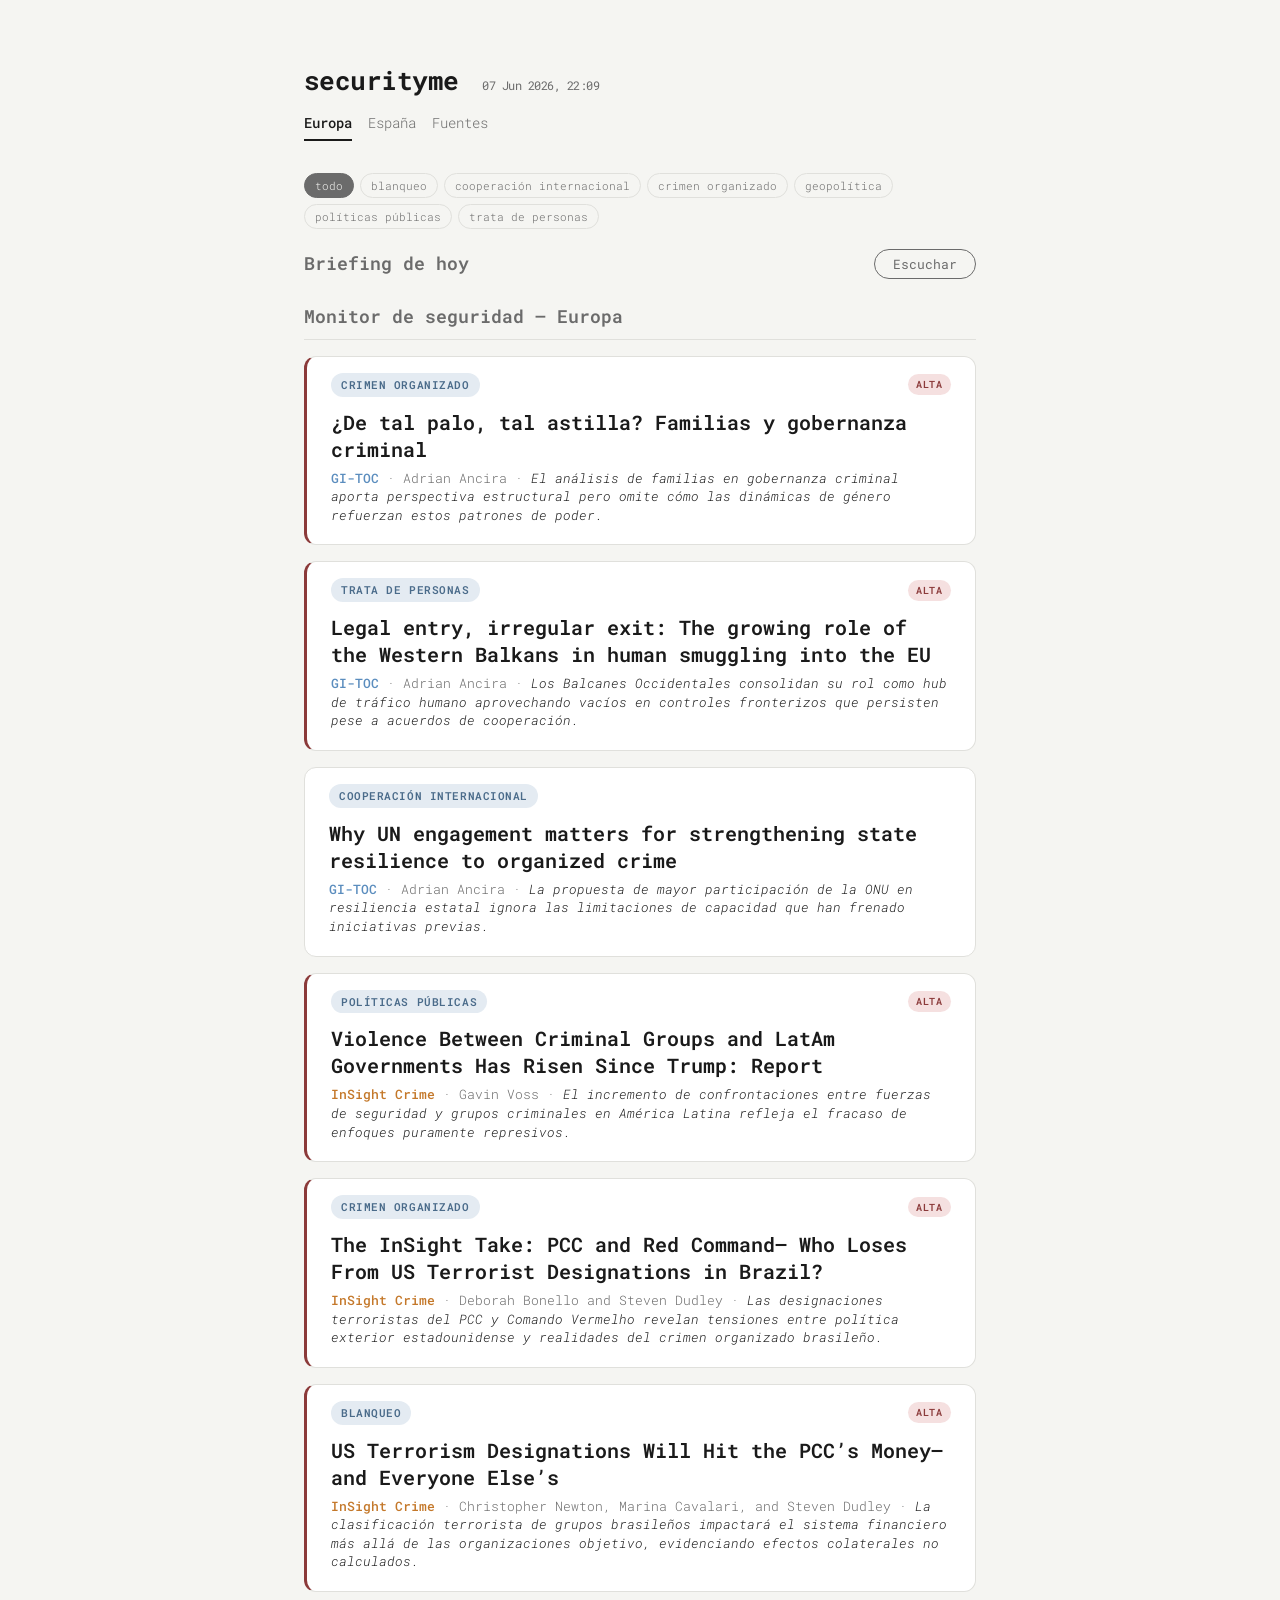
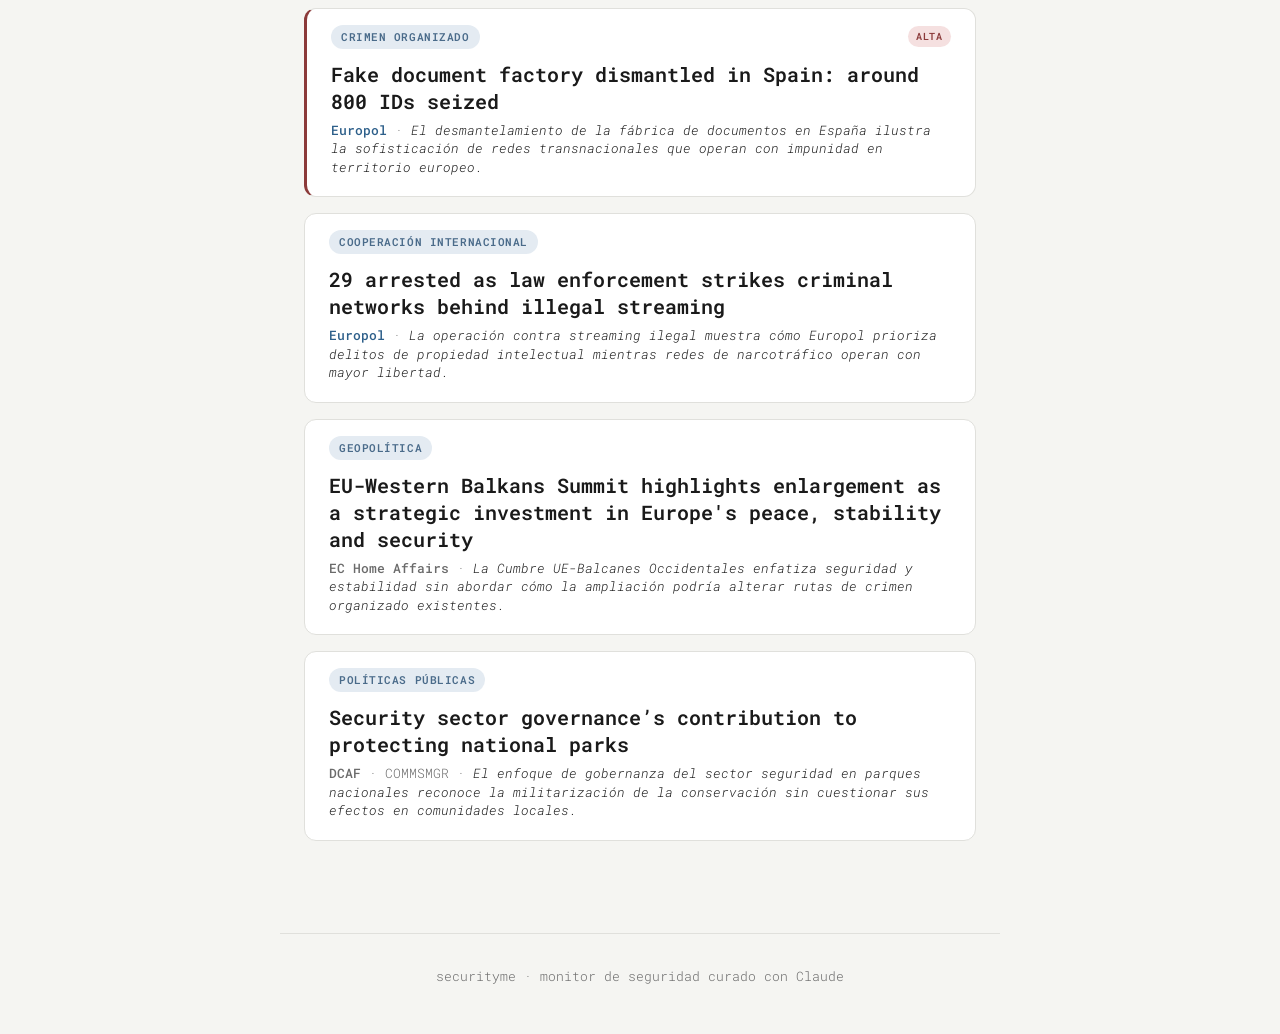
==== commit e6843c32: "weekly: 2026-06-07 22:10 UTC" ====
--- a/docs/index.html
+++ b/docs/index.html
@@ -13,7 +13,7 @@
 </head>
 <body>
   <header>
-    <h1>securityme <span class="meta">31 May 2026, 22:04</span></h1>
+    <h1>securityme <span class="meta">07 Jun 2026, 22:09</span></h1>
     <nav class="page-nav">
       <a href="index.html" class="active">Europa</a>
       <a href="espana.html">España</a>
@@ -43,18 +43,63 @@
     <section>
       <h2 class="section-title">Monitor de seguridad — Europa</h2>
       
-      <article class="card card-compact" data-tag="crimen organizado">
+      <article class="card card-compact card-high" data-tag="crimen organizado">
         <div class="card-header">
           <span class="tag">crimen organizado</span>
-          
-        </div>
-        <h2>
-          <a href="https://globalinitiative.net/analysis/artificial-intelligence-for-environmental-crime-enforcement/" target="_blank" rel="noopener">Artificial Intelligence for environmental crime enforcement</a>
+          <span class="relevance-badge">alta</span>
+        </div>
+        <h2>
+          <a href="https://globalinitiative.net/analysis/de-tal-palo-tal-astilla-familias-y-gobernanza-criminal/" target="_blank" rel="noopener">¿De tal palo, tal astilla? Familias y gobernanza criminal</a>
         </h2>
         <p class="source-reason">
           <span class="src-label" data-source="GI-TOC">GI-TOC</span>
            &middot; Adrian Ancira
-          &middot; <span class="reason">GI-TOC explora el uso de IA para combatir delitos ambientales, pero no aborda cómo las mismas tecnologías pueden facilitar el lavado de activos procedentes de estos crímenes.</span>
+          &middot; <span class="reason">El análisis de familias en gobernanza criminal aporta perspectiva estructural pero omite cómo las dinámicas de género refuerzan estos patrones de poder.</span>
+        </p>
+      </article>
+      
+      <article class="card card-compact card-high" data-tag="trata de personas">
+        <div class="card-header">
+          <span class="tag">trata de personas</span>
+          <span class="relevance-badge">alta</span>
+        </div>
+        <h2>
+          <a href="https://globalinitiative.net/analysis/legal-entry-irregular-exit-the-growing-role-of-the-western-balkans-in-human-smuggling-into-the-eu/" target="_blank" rel="noopener">Legal entry, irregular exit: The growing role of the Western Balkans in human smuggling into the EU</a>
+        </h2>
+        <p class="source-reason">
+          <span class="src-label" data-source="GI-TOC">GI-TOC</span>
+           &middot; Adrian Ancira
+          &middot; <span class="reason">Los Balcanes Occidentales consolidan su rol como hub de tráfico humano aprovechando vacíos en controles fronterizos que persisten pese a acuerdos de cooperación.</span>
+        </p>
+      </article>
+      
+      <article class="card card-compact" data-tag="cooperación internacional">
+        <div class="card-header">
+          <span class="tag">cooperación internacional</span>
+          
+        </div>
+        <h2>
+          <a href="https://globalinitiative.net/analysis/why-un-engagement-matters-for-strengthening-state-resilience-to-organized-crime/" target="_blank" rel="noopener">Why UN engagement matters for strengthening state resilience to organized crime</a>
+        </h2>
+        <p class="source-reason">
+          <span class="src-label" data-source="GI-TOC">GI-TOC</span>
+           &middot; Adrian Ancira
+          &middot; <span class="reason">La propuesta de mayor participación de la ONU en resiliencia estatal ignora las limitaciones de capacidad que han frenado iniciativas previas.</span>
+        </p>
+      </article>
+      
+      <article class="card card-compact card-high" data-tag="políticas públicas">
+        <div class="card-header">
+          <span class="tag">políticas públicas</span>
+          <span class="relevance-badge">alta</span>
+        </div>
+        <h2>
+          <a href="https://insightcrime.org/news/how-has-donroe-doctrine-transformed-latam-security-policy/" target="_blank" rel="noopener">Violence Between Criminal Groups and LatAm Governments Has Risen Since Trump: Report</a>
+        </h2>
+        <p class="source-reason">
+          <span class="src-label" data-source="InSight Crime">InSight Crime</span>
+           &middot; Gavin Voss
+          &middot; <span class="reason">El incremento de confrontaciones entre fuerzas de seguridad y grupos criminales en América Latina refleja el fracaso de enfoques puramente represivos.</span>
         </p>
       </article>
       
@@ -64,72 +109,57 @@
           <span class="relevance-badge">alta</span>
         </div>
         <h2>
-          <a href="https://insightcrime.org/news/brazil-terrorist-groups-pcc-red-command-explained/" target="_blank" rel="noopener">Brazil’s New ‘Terrorist’ Groups – the PCC and the Red Command – Explained</a>
+          <a href="https://insightcrime.org/news/the-insight-take-pcc-and-red-command-who-loses-from-us-terrorist-designations-in-brazil/" target="_blank" rel="noopener">The InSight Take: PCC and Red Command— Who Loses From US Terrorist Designations in Brazil?</a>
         </h2>
         <p class="source-reason">
           <span class="src-label" data-source="InSight Crime">InSight Crime</span>
-           &middot; Christopher Newton, Marina Cavalari, and Deborah Bonello
-          &middot; <span class="reason">La clasificación como 'terroristas' del PCC y Comando Vermelho refleja un enfoque punitivo que ignora las raíces estructurales de estas organizaciones criminales económicamente motivadas.</span>
-        </p>
-      </article>
-      
-      <article class="card card-compact" data-tag="ciberseguridad">
-        <div class="card-header">
-          <span class="tag">ciberseguridad</span>
-          
-        </div>
-        <h2>
-          <a href="https://ecfr.eu/article/code-clouds-satellite-the-defence-layer-europe-should-not-outsource/" target="_blank" rel="noopener">Code, clouds, satellite: The defence layer Europe should not outsource</a>
-        </h2>
-        <p class="source-reason">
-          <span class="src-label" data-source="ECFR">ECFR</span>
-           &middot; &Aacute;ngel Melguizo, V&iacute;ctor Mu&ntilde;oz
-          &middot; <span class="reason">ECFR identifica la dependencia tecnológica como vulnerabilidad de defensa europea, pero subestima cómo esta misma brecha facilita operaciones de cibercriminalidad transnacional.</span>
-        </p>
-      </article>
-      
-      <article class="card card-compact card-high" data-tag="migración">
-        <div class="card-header">
-          <span class="tag">migración</span>
-          <span class="relevance-badge">alta</span>
-        </div>
-        <h2>
-          <a href="https://www.europol.europa.eu/media-press/newsroom/news/operation-against-criminal-network-smuggling-migrants-between-algeria-and-spain-nine-arrests" target="_blank" rel="noopener">Operation against criminal network smuggling migrants between Algeria and Spain: nine arrests</a>
+           &middot; Deborah Bonello and Steven Dudley
+          &middot; <span class="reason">Las designaciones terroristas del PCC y Comando Vermelho revelan tensiones entre política exterior estadounidense y realidades del crimen organizado brasileño.</span>
+        </p>
+      </article>
+      
+      <article class="card card-compact card-high" data-tag="blanqueo">
+        <div class="card-header">
+          <span class="tag">blanqueo</span>
+          <span class="relevance-badge">alta</span>
+        </div>
+        <h2>
+          <a href="https://insightcrime.org/news/us-terrorism-designations-will-hit-the-pccs-money-and-everyone-elses/" target="_blank" rel="noopener">US Terrorism Designations Will Hit the PCC’s Money—and Everyone Else’s</a>
+        </h2>
+        <p class="source-reason">
+          <span class="src-label" data-source="InSight Crime">InSight Crime</span>
+           &middot; Christopher Newton, Marina Cavalari, and Steven Dudley
+          &middot; <span class="reason">La clasificación terrorista de grupos brasileños impactará el sistema financiero más allá de las organizaciones objetivo, evidenciando efectos colaterales no calculados.</span>
+        </p>
+      </article>
+      
+      <article class="card card-compact card-high" data-tag="crimen organizado">
+        <div class="card-header">
+          <span class="tag">crimen organizado</span>
+          <span class="relevance-badge">alta</span>
+        </div>
+        <h2>
+          <a href="https://www.europol.europa.eu/media-press/newsroom/news/fake-document-factory-dismantled-in-spain-around-800-ids-seized" target="_blank" rel="noopener">Fake document factory dismantled in Spain: around 800 IDs seized</a>
         </h2>
         <p class="source-reason">
           <span class="src-label" data-source="Europol">Europol</span>
           
-          &middot; <span class="reason">Europol desmantela red de tráfico migratorio Algeria-España con nueve arrestos, pero las rutas mediterráneas persisten pese a la intensificación de operaciones.</span>
-        </p>
-      </article>
-      
-      <article class="card card-compact card-high" data-tag="migración">
-        <div class="card-header">
-          <span class="tag">migración</span>
-          <span class="relevance-badge">alta</span>
-        </div>
-        <h2>
-          <a href="https://www.europol.europa.eu/media-press/newsroom/news/8-arrested-in-hit-against-criminal-network-smuggling-cuban-nationals-spain" target="_blank" rel="noopener">8 arrested in a hit against criminal network smuggling Cuban nationals into Spain</a>
+          &middot; <span class="reason">El desmantelamiento de la fábrica de documentos en España ilustra la sofisticación de redes transnacionales que operan con impunidad en territorio europeo.</span>
+        </p>
+      </article>
+      
+      <article class="card card-compact" data-tag="cooperación internacional">
+        <div class="card-header">
+          <span class="tag">cooperación internacional</span>
+          
+        </div>
+        <h2>
+          <a href="https://www.europol.europa.eu/media-press/newsroom/news/29-arrested-law-enforcement-strikes-criminal-networks-behind-illegal-streaming" target="_blank" rel="noopener">29 arrested as law enforcement strikes criminal networks behind illegal streaming</a>
         </h2>
         <p class="source-reason">
           <span class="src-label" data-source="Europol">Europol</span>
           
-          &middot; <span class="reason">La red de tráfico de cubanos hacia España evidencia la diversificación geográfica del smuggling, pero las operaciones no alteran los incentivos estructurales de la migración irregular.</span>
-        </p>
-      </article>
-      
-      <article class="card card-compact" data-tag="ciberseguridad">
-        <div class="card-header">
-          <span class="tag">ciberseguridad</span>
-          
-        </div>
-        <h2>
-          <a href="https://www.rand.org/pubs/research_reports/RRA3892-1.html" target="_blank" rel="noopener">Investigating the potential use of frontier AI models for offensive cyberattacks: A human uplift study</a>
-        </h2>
-        <p class="source-reason">
-          <span class="src-label" data-source="RAND Research Reports">RAND Research Reports</span>
-           &middot; Jair Aguirre
-          &middot; <span class="reason">RAND evalúa el potencial de modelos de IA para ciberataques, pero no considera cómo estos avances pueden ser cooptados por redes criminales transnacionales.</span>
+          &middot; <span class="reason">La operación contra streaming ilegal muestra cómo Europol prioriza delitos de propiedad intelectual mientras redes de narcotráfico operan con mayor libertad.</span>
         </p>
       </article>
       
@@ -139,27 +169,27 @@
           
         </div>
         <h2>
-          <a href="https://www.rand.org/pubs/research_reports/RRA4104-2.html" target="_blank" rel="noopener">Challenges When Collaborating with China on Space Research and Technology</a>
-        </h2>
-        <p class="source-reason">
-          <span class="src-label" data-source="RAND Research Reports">RAND Research Reports</span>
-           &middot; Cortney Weinbaum
-          &middot; <span class="reason">RAND documenta riesgos de colaboración espacial con China, omitiendo las implicaciones para el monitoreo de rutas de narcotráfico y actividades criminales transfronterizas.</span>
-        </p>
-      </article>
-      
-      <article class="card card-compact card-high" data-tag="blanqueo">
-        <div class="card-header">
-          <span class="tag">blanqueo</span>
-          <span class="relevance-badge">alta</span>
-        </div>
-        <h2>
-          <a href="https://financialtransparency.org/illicit-deforestation-drains-1-28-billion-brazil-289-million-cameroon-new-report/?utm_source=rss&utm_medium=rss&utm_campaign=illicit-deforestation-drains-1-28-billion-brazil-289-million-cameroon-new-report" target="_blank" rel="noopener">Illicit deforestation drains $1.28 billion from Brazil & $289 million from Cameroon: new report</a>
-        </h2>
-        <p class="source-reason">
-          <span class="src-label" data-source="Financial Transparency Coalition">Financial Transparency Coalition</span>
-           &middot; admin
-          &middot; <span class="reason">La deforestación ilícita drena $1.28 mil millones de Brasil anualmente, pero el informe no vincula estos flujos con redes de lavado que operan en Europa.</span>
+          <a href="https://ec.europa.eu/commission/presscorner/detail/en/ip_26_1275" target="_blank" rel="noopener">EU-Western Balkans Summit highlights enlargement as a strategic investment in Europe's peace, stability and security</a>
+        </h2>
+        <p class="source-reason">
+          <span class="src-label" data-source="EC Home Affairs">EC Home Affairs</span>
+          
+          &middot; <span class="reason">La Cumbre UE-Balcanes Occidentales enfatiza seguridad y estabilidad sin abordar cómo la ampliación podría alterar rutas de crimen organizado existentes.</span>
+        </p>
+      </article>
+      
+      <article class="card card-compact" data-tag="políticas públicas">
+        <div class="card-header">
+          <span class="tag">políticas públicas</span>
+          
+        </div>
+        <h2>
+          <a href="https://www.dcaf.ch/security-sector-governances-contribution-protecting-national-parks" target="_blank" rel="noopener">Security sector governance’s contribution to protecting national parks</a>
+        </h2>
+        <p class="source-reason">
+          <span class="src-label" data-source="DCAF">DCAF</span>
+           &middot; COMMSMGR
+          &middot; <span class="reason">El enfoque de gobernanza del sector seguridad en parques nacionales reconoce la militarización de la conservación sin cuestionar sus efectos en comunidades locales.</span>
         </p>
       </article>
       
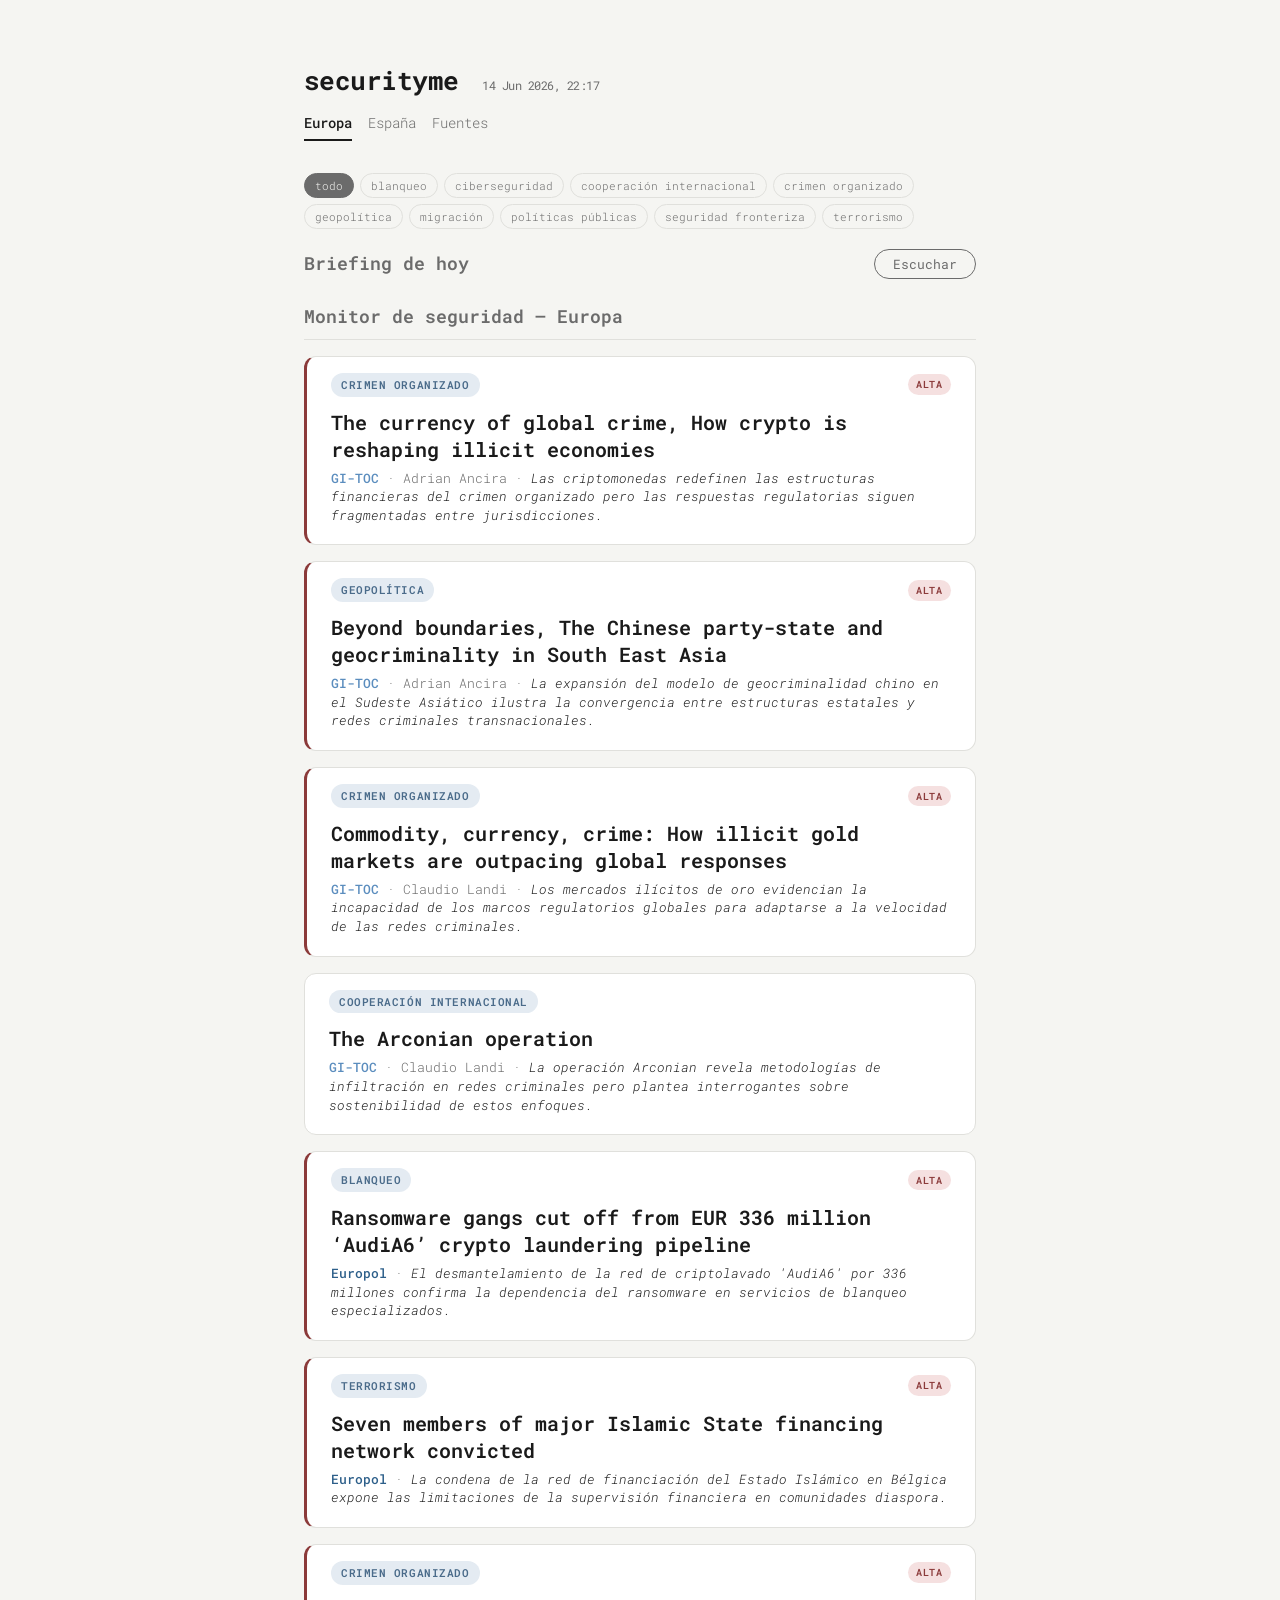
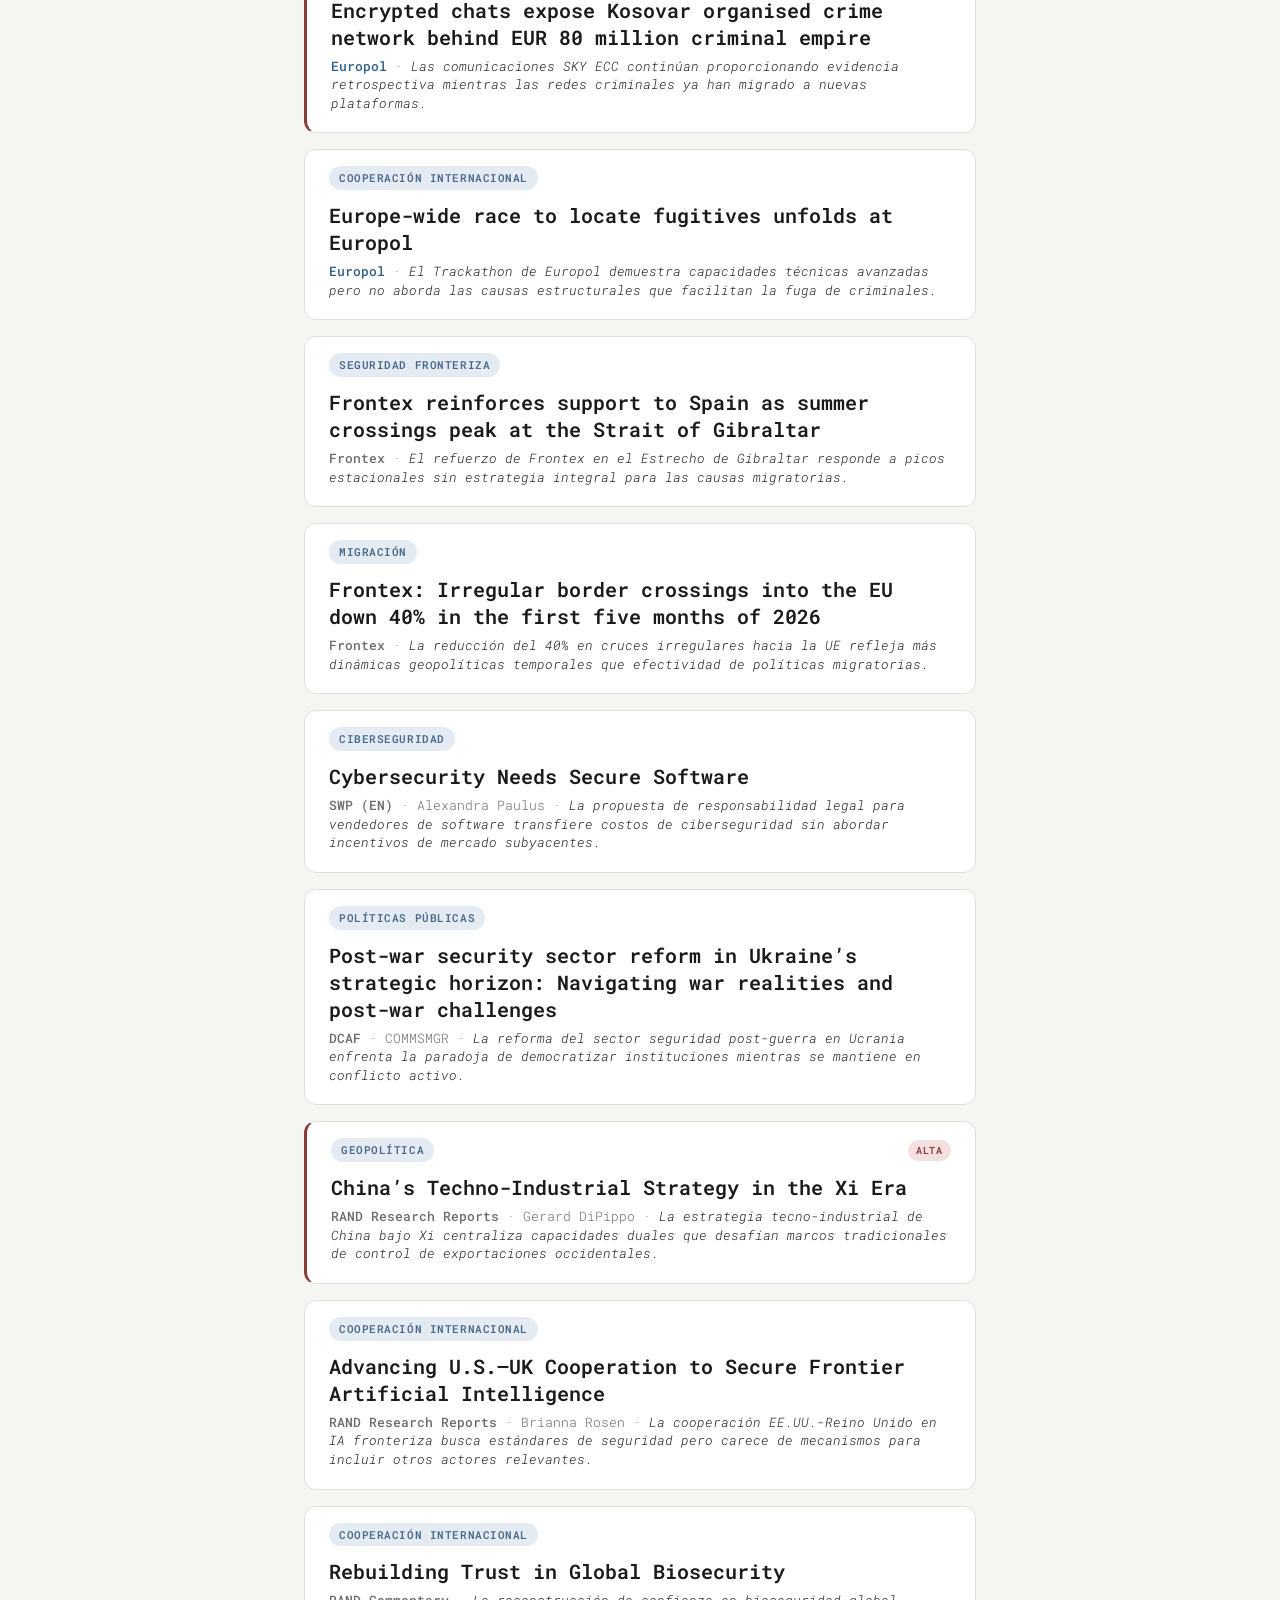
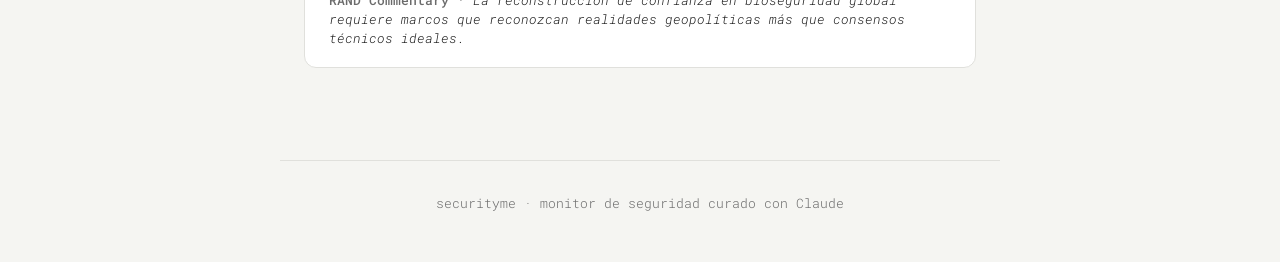
==== commit b25f3d72: "weekly: 2026-06-14 22:19 UTC" ====
--- a/docs/index.html
+++ b/docs/index.html
@@ -13,7 +13,7 @@
 </head>
 <body>
   <header>
-    <h1>securityme <span class="meta">07 Jun 2026, 22:09</span></h1>
+    <h1>securityme <span class="meta">14 Jun 2026, 22:17</span></h1>
     <nav class="page-nav">
       <a href="index.html" class="active">Europa</a>
       <a href="espana.html">España</a>
@@ -49,27 +49,42 @@
           <span class="relevance-badge">alta</span>
         </div>
         <h2>
-          <a href="https://globalinitiative.net/analysis/de-tal-palo-tal-astilla-familias-y-gobernanza-criminal/" target="_blank" rel="noopener">¿De tal palo, tal astilla? Familias y gobernanza criminal</a>
+          <a href="https://globalinitiative.net/analysis/the-currency-of-global-crime-how-crypto-is-reshaping-illicit-economies/" target="_blank" rel="noopener">The currency of global crime, How crypto is reshaping illicit economies</a>
         </h2>
         <p class="source-reason">
           <span class="src-label" data-source="GI-TOC">GI-TOC</span>
            &middot; Adrian Ancira
-          &middot; <span class="reason">El análisis de familias en gobernanza criminal aporta perspectiva estructural pero omite cómo las dinámicas de género refuerzan estos patrones de poder.</span>
-        </p>
-      </article>
-      
-      <article class="card card-compact card-high" data-tag="trata de personas">
-        <div class="card-header">
-          <span class="tag">trata de personas</span>
-          <span class="relevance-badge">alta</span>
-        </div>
-        <h2>
-          <a href="https://globalinitiative.net/analysis/legal-entry-irregular-exit-the-growing-role-of-the-western-balkans-in-human-smuggling-into-the-eu/" target="_blank" rel="noopener">Legal entry, irregular exit: The growing role of the Western Balkans in human smuggling into the EU</a>
+          &middot; <span class="reason">Las criptomonedas redefinen las estructuras financieras del crimen organizado pero las respuestas regulatorias siguen fragmentadas entre jurisdicciones.</span>
+        </p>
+      </article>
+      
+      <article class="card card-compact card-high" data-tag="geopolítica">
+        <div class="card-header">
+          <span class="tag">geopolítica</span>
+          <span class="relevance-badge">alta</span>
+        </div>
+        <h2>
+          <a href="https://globalinitiative.net/analysis/the-chinese-party-state-and-geocriminality-in-south-east-asia/" target="_blank" rel="noopener">Beyond boundaries, The Chinese party-state and geocriminality in South East Asia</a>
         </h2>
         <p class="source-reason">
           <span class="src-label" data-source="GI-TOC">GI-TOC</span>
            &middot; Adrian Ancira
-          &middot; <span class="reason">Los Balcanes Occidentales consolidan su rol como hub de tráfico humano aprovechando vacíos en controles fronterizos que persisten pese a acuerdos de cooperación.</span>
+          &middot; <span class="reason">La expansión del modelo de geocriminalidad chino en el Sudeste Asiático ilustra la convergencia entre estructuras estatales y redes criminales transnacionales.</span>
+        </p>
+      </article>
+      
+      <article class="card card-compact card-high" data-tag="crimen organizado">
+        <div class="card-header">
+          <span class="tag">crimen organizado</span>
+          <span class="relevance-badge">alta</span>
+        </div>
+        <h2>
+          <a href="https://globalinitiative.net/analysis/illicit-gold-markets-global-responses/" target="_blank" rel="noopener">Commodity, currency, crime: How illicit gold markets are outpacing global responses</a>
+        </h2>
+        <p class="source-reason">
+          <span class="src-label" data-source="GI-TOC">GI-TOC</span>
+           &middot; Claudio Landi
+          &middot; <span class="reason">Los mercados ilícitos de oro evidencian la incapacidad de los marcos regulatorios globales para adaptarse a la velocidad de las redes criminales.</span>
         </p>
       </article>
       
@@ -79,117 +94,177 @@
           
         </div>
         <h2>
-          <a href="https://globalinitiative.net/analysis/why-un-engagement-matters-for-strengthening-state-resilience-to-organized-crime/" target="_blank" rel="noopener">Why UN engagement matters for strengthening state resilience to organized crime</a>
+          <a href="https://globalinitiative.net/analysis/the-arconian-operation/" target="_blank" rel="noopener">The Arconian operation</a>
         </h2>
         <p class="source-reason">
           <span class="src-label" data-source="GI-TOC">GI-TOC</span>
-           &middot; Adrian Ancira
-          &middot; <span class="reason">La propuesta de mayor participación de la ONU en resiliencia estatal ignora las limitaciones de capacidad que han frenado iniciativas previas.</span>
-        </p>
-      </article>
-      
-      <article class="card card-compact card-high" data-tag="políticas públicas">
+           &middot; Claudio Landi
+          &middot; <span class="reason">La operación Arconian revela metodologías de infiltración en redes criminales pero plantea interrogantes sobre sostenibilidad de estos enfoques.</span>
+        </p>
+      </article>
+      
+      <article class="card card-compact card-high" data-tag="blanqueo">
+        <div class="card-header">
+          <span class="tag">blanqueo</span>
+          <span class="relevance-badge">alta</span>
+        </div>
+        <h2>
+          <a href="https://www.europol.europa.eu/media-press/newsroom/news/ransomware-gangs-cut-eur-336-million-audia6-crypto-laundering-pipeline" target="_blank" rel="noopener">Ransomware gangs cut off from EUR 336 million ‘AudiA6’ crypto laundering pipeline</a>
+        </h2>
+        <p class="source-reason">
+          <span class="src-label" data-source="Europol">Europol</span>
+          
+          &middot; <span class="reason">El desmantelamiento de la red de criptolavado 'AudiA6' por 336 millones confirma la dependencia del ransomware en servicios de blanqueo especializados.</span>
+        </p>
+      </article>
+      
+      <article class="card card-compact card-high" data-tag="terrorismo">
+        <div class="card-header">
+          <span class="tag">terrorismo</span>
+          <span class="relevance-badge">alta</span>
+        </div>
+        <h2>
+          <a href="https://www.europol.europa.eu/media-press/newsroom/news/seven-members-of-major-islamic-state-financing-network-convicted" target="_blank" rel="noopener">Seven members of major Islamic State financing network convicted</a>
+        </h2>
+        <p class="source-reason">
+          <span class="src-label" data-source="Europol">Europol</span>
+          
+          &middot; <span class="reason">La condena de la red de financiación del Estado Islámico en Bélgica expone las limitaciones de la supervisión financiera en comunidades diaspora.</span>
+        </p>
+      </article>
+      
+      <article class="card card-compact card-high" data-tag="crimen organizado">
+        <div class="card-header">
+          <span class="tag">crimen organizado</span>
+          <span class="relevance-badge">alta</span>
+        </div>
+        <h2>
+          <a href="https://www.europol.europa.eu/media-press/newsroom/news/encrypted-chats-expose-kosovar-organised-crime-network-behind-eur-80-million-criminal-empire" target="_blank" rel="noopener">Encrypted chats expose Kosovar organised crime network behind EUR 80 million criminal empire</a>
+        </h2>
+        <p class="source-reason">
+          <span class="src-label" data-source="Europol">Europol</span>
+          
+          &middot; <span class="reason">Las comunicaciones SKY ECC continúan proporcionando evidencia retrospectiva mientras las redes criminales ya han migrado a nuevas plataformas.</span>
+        </p>
+      </article>
+      
+      <article class="card card-compact" data-tag="cooperación internacional">
+        <div class="card-header">
+          <span class="tag">cooperación internacional</span>
+          
+        </div>
+        <h2>
+          <a href="https://www.europol.europa.eu/media-press/newsroom/news/europe-wide-race-to-locate-fugitives-unfolds-europol" target="_blank" rel="noopener">Europe-wide race to locate fugitives unfolds at Europol</a>
+        </h2>
+        <p class="source-reason">
+          <span class="src-label" data-source="Europol">Europol</span>
+          
+          &middot; <span class="reason">El Trackathon de Europol demuestra capacidades técnicas avanzadas pero no aborda las causas estructurales que facilitan la fuga de criminales.</span>
+        </p>
+      </article>
+      
+      <article class="card card-compact" data-tag="seguridad fronteriza">
+        <div class="card-header">
+          <span class="tag">seguridad fronteriza</span>
+          
+        </div>
+        <h2>
+          <a href="https://www.frontex.europa.eu/media-centre/news/news-release/frontex-reinforces-support-to-spain-as-summer-crossings-peak-at-the-strait-of-gibraltar-YcwLuD" target="_blank" rel="noopener">Frontex reinforces support to Spain as summer crossings peak at the Strait of Gibraltar</a>
+        </h2>
+        <p class="source-reason">
+          <span class="src-label" data-source="Frontex">Frontex</span>
+          
+          &middot; <span class="reason">El refuerzo de Frontex en el Estrecho de Gibraltar responde a picos estacionales sin estrategia integral para las causas migratorias.</span>
+        </p>
+      </article>
+      
+      <article class="card card-compact" data-tag="migración">
+        <div class="card-header">
+          <span class="tag">migración</span>
+          
+        </div>
+        <h2>
+          <a href="https://www.frontex.europa.eu/media-centre/news/news-release/frontex-irregular-border-crossings-into-the-eu-down-40-in-the-first-five-months-of-2026-h4gbBB" target="_blank" rel="noopener">Frontex: Irregular border crossings into the EU down 40% in the first five months of 2026</a>
+        </h2>
+        <p class="source-reason">
+          <span class="src-label" data-source="Frontex">Frontex</span>
+          
+          &middot; <span class="reason">La reducción del 40% en cruces irregulares hacia la UE refleja más dinámicas geopolíticas temporales que efectividad de políticas migratorias.</span>
+        </p>
+      </article>
+      
+      <article class="card card-compact" data-tag="ciberseguridad">
+        <div class="card-header">
+          <span class="tag">ciberseguridad</span>
+          
+        </div>
+        <h2>
+          <a href="https://www.swp-berlin.org/en/publication/cybersecurity-needs-secure-software" target="_blank" rel="noopener">Cybersecurity Needs Secure Software</a>
+        </h2>
+        <p class="source-reason">
+          <span class="src-label" data-source="SWP (EN)">SWP (EN)</span>
+           &middot; Alexandra Paulus
+          &middot; <span class="reason">La propuesta de responsabilidad legal para vendedores de software transfiere costos de ciberseguridad sin abordar incentivos de mercado subyacentes.</span>
+        </p>
+      </article>
+      
+      <article class="card card-compact" data-tag="políticas públicas">
         <div class="card-header">
           <span class="tag">políticas públicas</span>
-          <span class="relevance-badge">alta</span>
-        </div>
-        <h2>
-          <a href="https://insightcrime.org/news/how-has-donroe-doctrine-transformed-latam-security-policy/" target="_blank" rel="noopener">Violence Between Criminal Groups and LatAm Governments Has Risen Since Trump: Report</a>
-        </h2>
-        <p class="source-reason">
-          <span class="src-label" data-source="InSight Crime">InSight Crime</span>
-           &middot; Gavin Voss
-          &middot; <span class="reason">El incremento de confrontaciones entre fuerzas de seguridad y grupos criminales en América Latina refleja el fracaso de enfoques puramente represivos.</span>
-        </p>
-      </article>
-      
-      <article class="card card-compact card-high" data-tag="crimen organizado">
-        <div class="card-header">
-          <span class="tag">crimen organizado</span>
-          <span class="relevance-badge">alta</span>
-        </div>
-        <h2>
-          <a href="https://insightcrime.org/news/the-insight-take-pcc-and-red-command-who-loses-from-us-terrorist-designations-in-brazil/" target="_blank" rel="noopener">The InSight Take: PCC and Red Command— Who Loses From US Terrorist Designations in Brazil?</a>
-        </h2>
-        <p class="source-reason">
-          <span class="src-label" data-source="InSight Crime">InSight Crime</span>
-           &middot; Deborah Bonello and Steven Dudley
-          &middot; <span class="reason">Las designaciones terroristas del PCC y Comando Vermelho revelan tensiones entre política exterior estadounidense y realidades del crimen organizado brasileño.</span>
-        </p>
-      </article>
-      
-      <article class="card card-compact card-high" data-tag="blanqueo">
-        <div class="card-header">
-          <span class="tag">blanqueo</span>
-          <span class="relevance-badge">alta</span>
-        </div>
-        <h2>
-          <a href="https://insightcrime.org/news/us-terrorism-designations-will-hit-the-pccs-money-and-everyone-elses/" target="_blank" rel="noopener">US Terrorism Designations Will Hit the PCC’s Money—and Everyone Else’s</a>
-        </h2>
-        <p class="source-reason">
-          <span class="src-label" data-source="InSight Crime">InSight Crime</span>
-           &middot; Christopher Newton, Marina Cavalari, and Steven Dudley
-          &middot; <span class="reason">La clasificación terrorista de grupos brasileños impactará el sistema financiero más allá de las organizaciones objetivo, evidenciando efectos colaterales no calculados.</span>
-        </p>
-      </article>
-      
-      <article class="card card-compact card-high" data-tag="crimen organizado">
-        <div class="card-header">
-          <span class="tag">crimen organizado</span>
-          <span class="relevance-badge">alta</span>
-        </div>
-        <h2>
-          <a href="https://www.europol.europa.eu/media-press/newsroom/news/fake-document-factory-dismantled-in-spain-around-800-ids-seized" target="_blank" rel="noopener">Fake document factory dismantled in Spain: around 800 IDs seized</a>
-        </h2>
-        <p class="source-reason">
-          <span class="src-label" data-source="Europol">Europol</span>
-          
-          &middot; <span class="reason">El desmantelamiento de la fábrica de documentos en España ilustra la sofisticación de redes transnacionales que operan con impunidad en territorio europeo.</span>
-        </p>
-      </article>
-      
-      <article class="card card-compact" data-tag="cooperación internacional">
-        <div class="card-header">
-          <span class="tag">cooperación internacional</span>
-          
-        </div>
-        <h2>
-          <a href="https://www.europol.europa.eu/media-press/newsroom/news/29-arrested-law-enforcement-strikes-criminal-networks-behind-illegal-streaming" target="_blank" rel="noopener">29 arrested as law enforcement strikes criminal networks behind illegal streaming</a>
-        </h2>
-        <p class="source-reason">
-          <span class="src-label" data-source="Europol">Europol</span>
-          
-          &middot; <span class="reason">La operación contra streaming ilegal muestra cómo Europol prioriza delitos de propiedad intelectual mientras redes de narcotráfico operan con mayor libertad.</span>
-        </p>
-      </article>
-      
-      <article class="card card-compact" data-tag="geopolítica">
-        <div class="card-header">
-          <span class="tag">geopolítica</span>
-          
-        </div>
-        <h2>
-          <a href="https://ec.europa.eu/commission/presscorner/detail/en/ip_26_1275" target="_blank" rel="noopener">EU-Western Balkans Summit highlights enlargement as a strategic investment in Europe's peace, stability and security</a>
-        </h2>
-        <p class="source-reason">
-          <span class="src-label" data-source="EC Home Affairs">EC Home Affairs</span>
-          
-          &middot; <span class="reason">La Cumbre UE-Balcanes Occidentales enfatiza seguridad y estabilidad sin abordar cómo la ampliación podría alterar rutas de crimen organizado existentes.</span>
-        </p>
-      </article>
-      
-      <article class="card card-compact" data-tag="políticas públicas">
-        <div class="card-header">
-          <span class="tag">políticas públicas</span>
-          
-        </div>
-        <h2>
-          <a href="https://www.dcaf.ch/security-sector-governances-contribution-protecting-national-parks" target="_blank" rel="noopener">Security sector governance’s contribution to protecting national parks</a>
+          
+        </div>
+        <h2>
+          <a href="https://www.dcaf.ch/post-war-security-sector-reform-ukraines-strategic-horizon-navigating-war-realities-and-post-war" target="_blank" rel="noopener">Post-war security sector reform in Ukraine’s strategic horizon: Navigating war realities and post-war challenges</a>
         </h2>
         <p class="source-reason">
           <span class="src-label" data-source="DCAF">DCAF</span>
            &middot; COMMSMGR
-          &middot; <span class="reason">El enfoque de gobernanza del sector seguridad en parques nacionales reconoce la militarización de la conservación sin cuestionar sus efectos en comunidades locales.</span>
+          &middot; <span class="reason">La reforma del sector seguridad post-guerra en Ucrania enfrenta la paradoja de democratizar instituciones mientras se mantiene en conflicto activo.</span>
+        </p>
+      </article>
+      
+      <article class="card card-compact card-high" data-tag="geopolítica">
+        <div class="card-header">
+          <span class="tag">geopolítica</span>
+          <span class="relevance-badge">alta</span>
+        </div>
+        <h2>
+          <a href="https://www.rand.org/pubs/research_reports/RRA4012-1.html" target="_blank" rel="noopener">China’s Techno-Industrial Strategy in the Xi Era</a>
+        </h2>
+        <p class="source-reason">
+          <span class="src-label" data-source="RAND Research Reports">RAND Research Reports</span>
+           &middot; Gerard DiPippo
+          &middot; <span class="reason">La estrategia tecno-industrial de China bajo Xi centraliza capacidades duales que desafían marcos tradicionales de control de exportaciones occidentales.</span>
+        </p>
+      </article>
+      
+      <article class="card card-compact" data-tag="cooperación internacional">
+        <div class="card-header">
+          <span class="tag">cooperación internacional</span>
+          
+        </div>
+        <h2>
+          <a href="https://www.rand.org/pubs/research_reports/RRA4764-1.html" target="_blank" rel="noopener">Advancing U.S.–UK Cooperation to Secure Frontier Artificial Intelligence</a>
+        </h2>
+        <p class="source-reason">
+          <span class="src-label" data-source="RAND Research Reports">RAND Research Reports</span>
+           &middot; Brianna Rosen
+          &middot; <span class="reason">La cooperación EE.UU.-Reino Unido en IA fronteriza busca estándares de seguridad pero carece de mecanismos para incluir otros actores relevantes.</span>
+        </p>
+      </article>
+      
+      <article class="card card-compact" data-tag="cooperación internacional">
+        <div class="card-header">
+          <span class="tag">cooperación internacional</span>
+          
+        </div>
+        <h2>
+          <a href="https://www.rand.org/pubs/commentary/2026/06/rebuilding-trust-in-global-biosecurity.html" target="_blank" rel="noopener">Rebuilding Trust in Global Biosecurity</a>
+        </h2>
+        <p class="source-reason">
+          <span class="src-label" data-source="RAND Commentary">RAND Commentary</span>
+          
+          &middot; <span class="reason">La reconstrucción de confianza en bioseguridad global requiere marcos que reconozcan realidades geopolíticas más que consensos técnicos ideales.</span>
         </p>
       </article>
       
